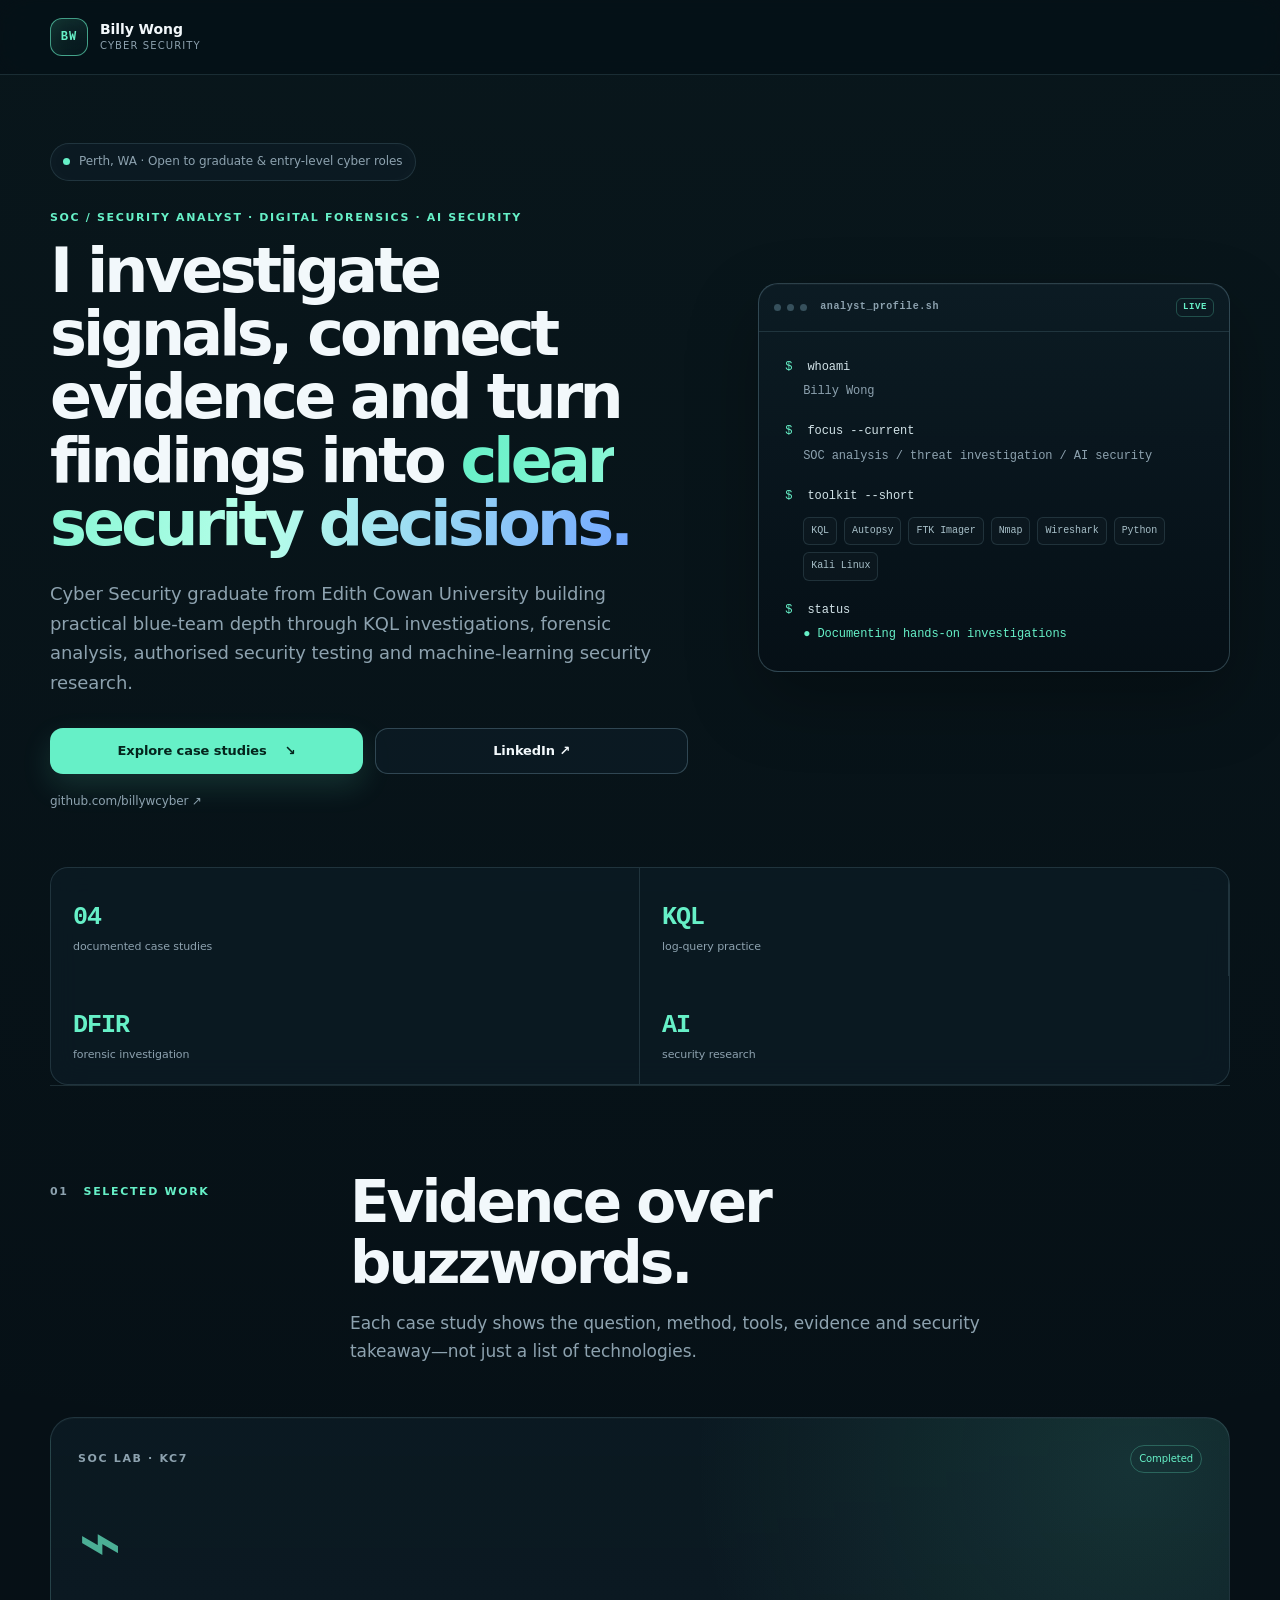
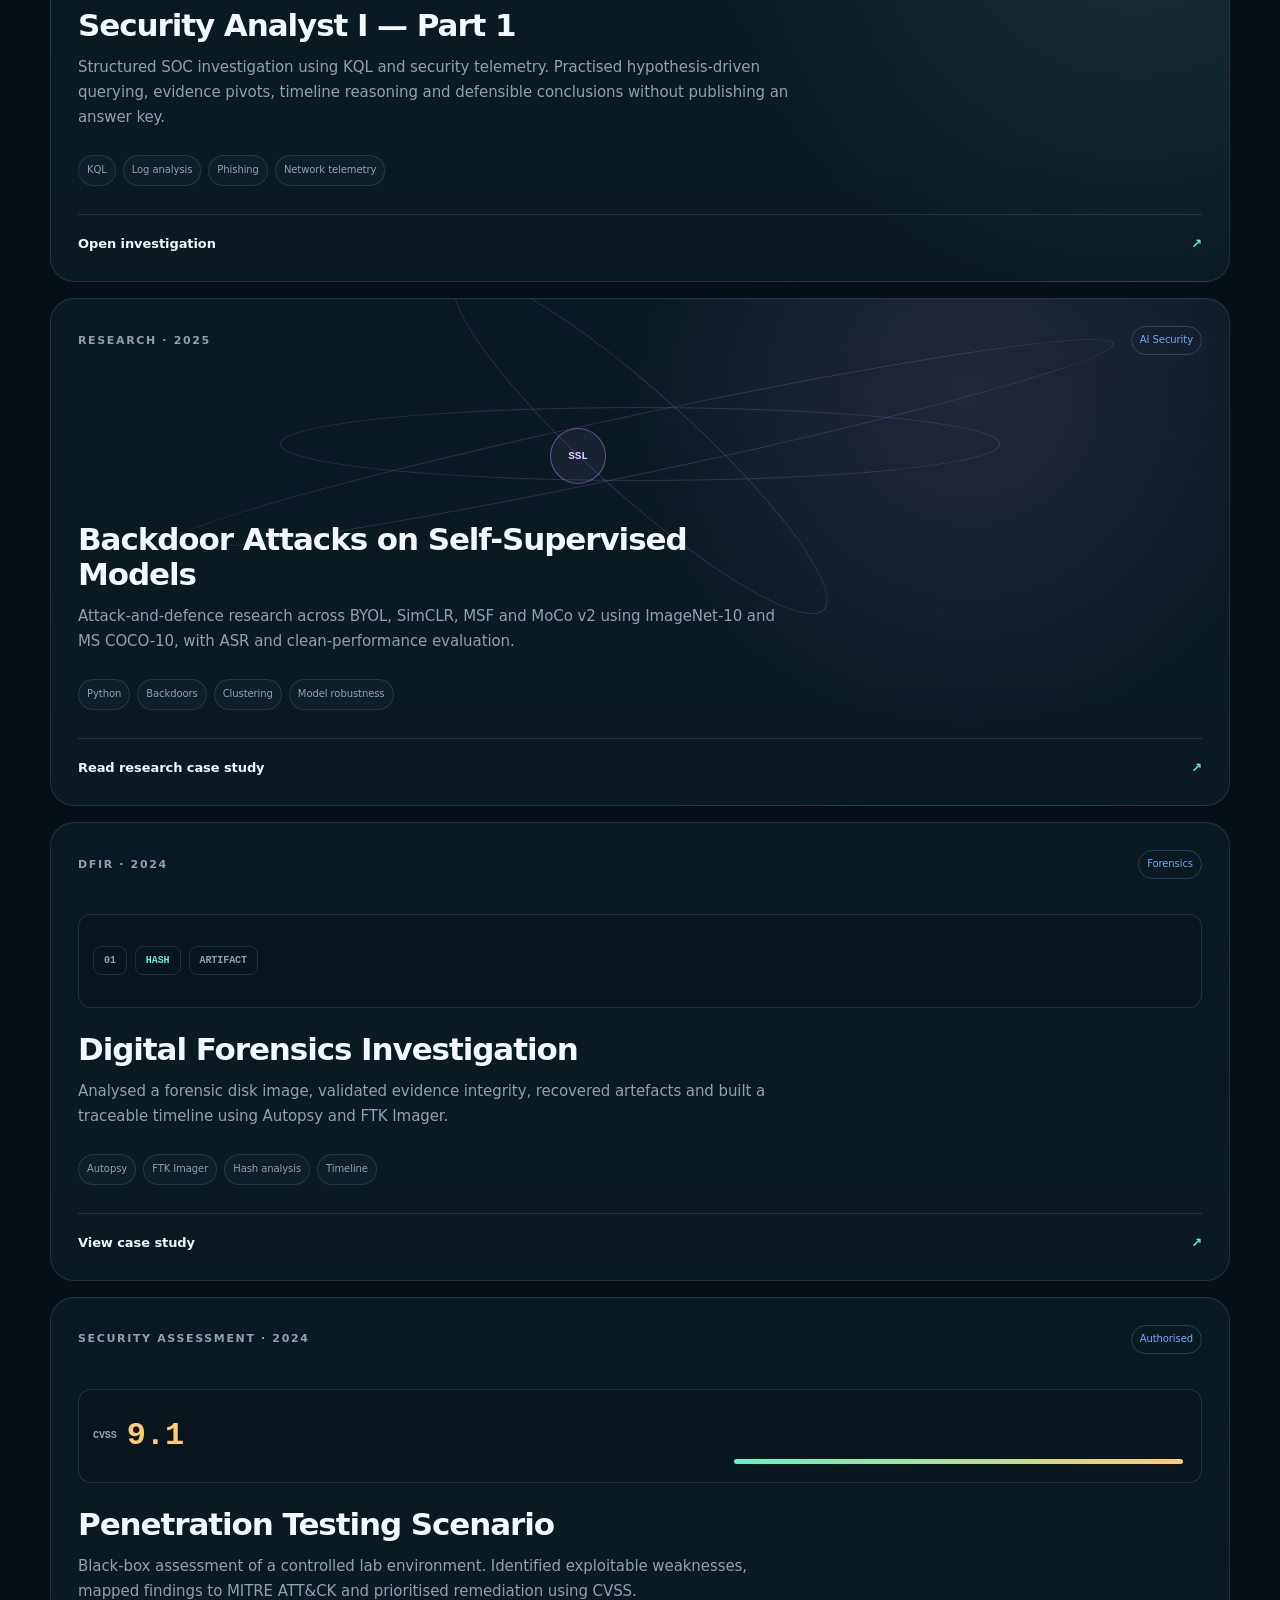
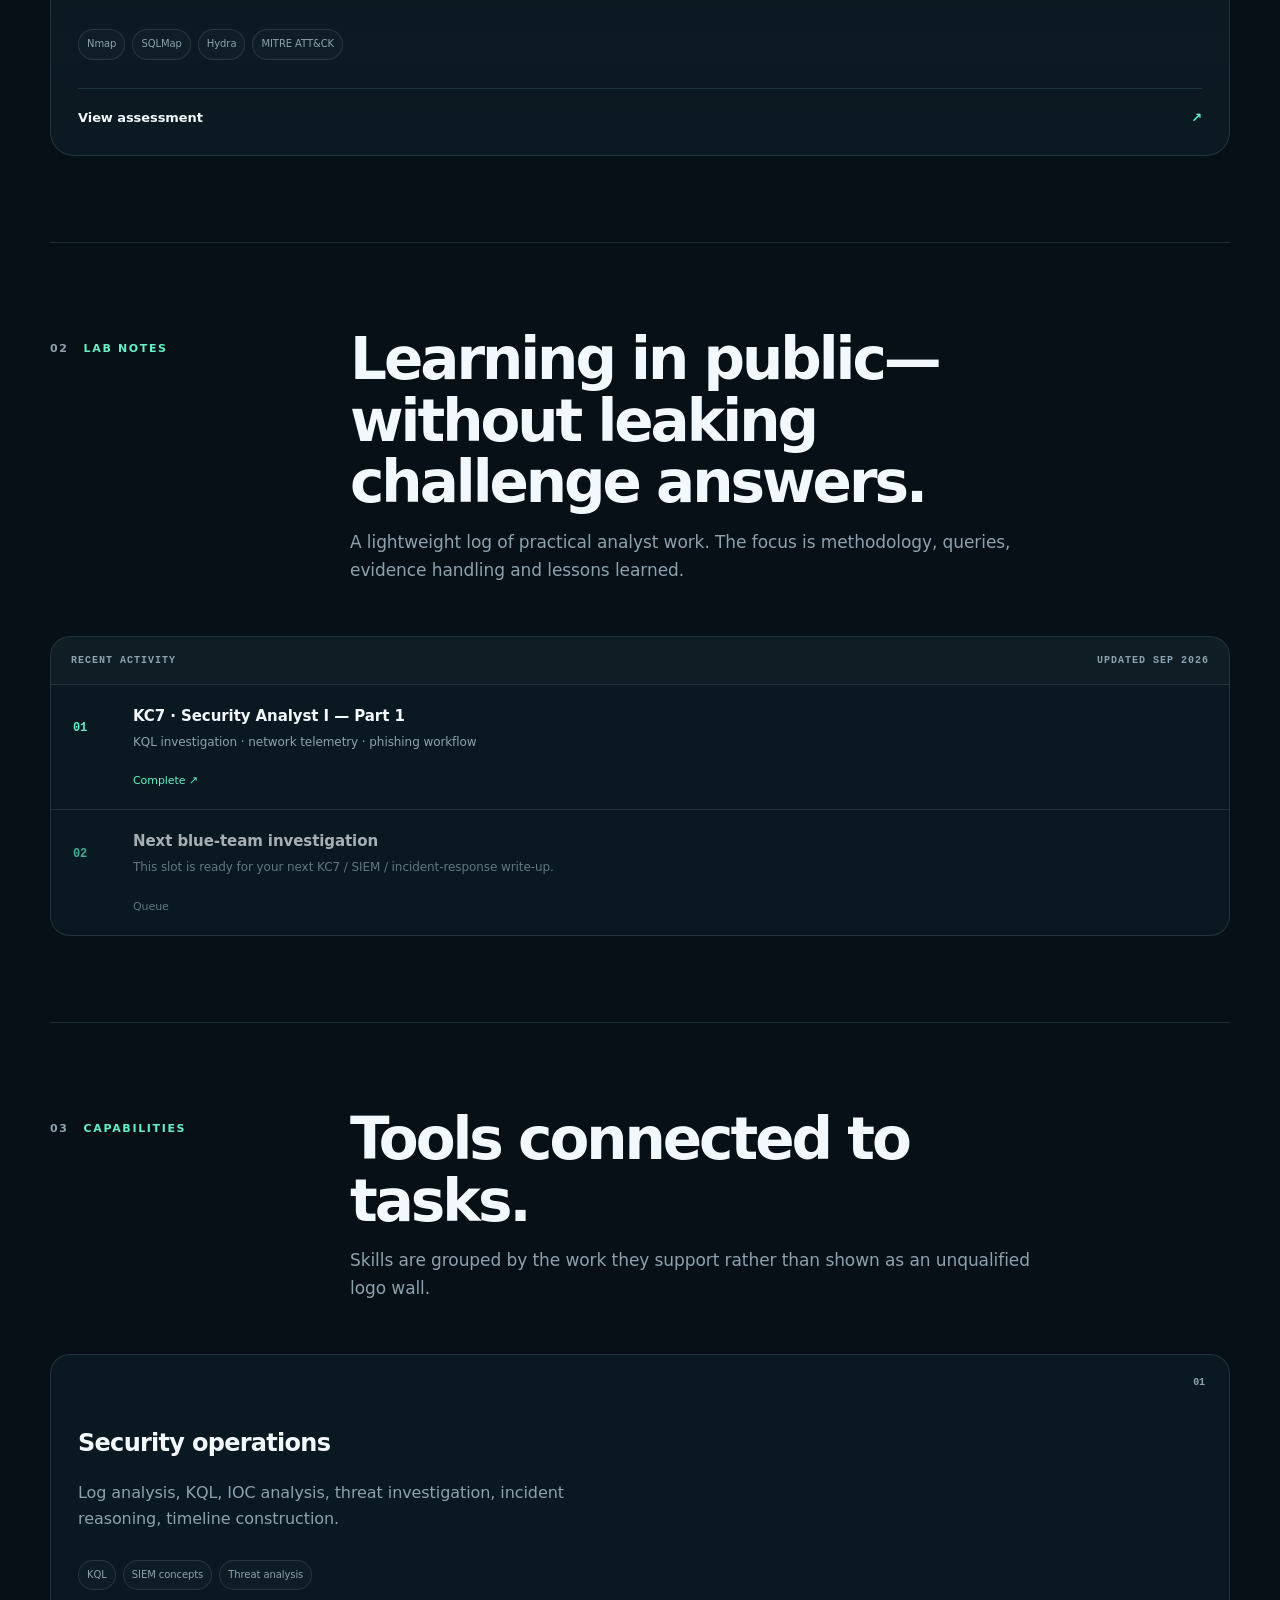
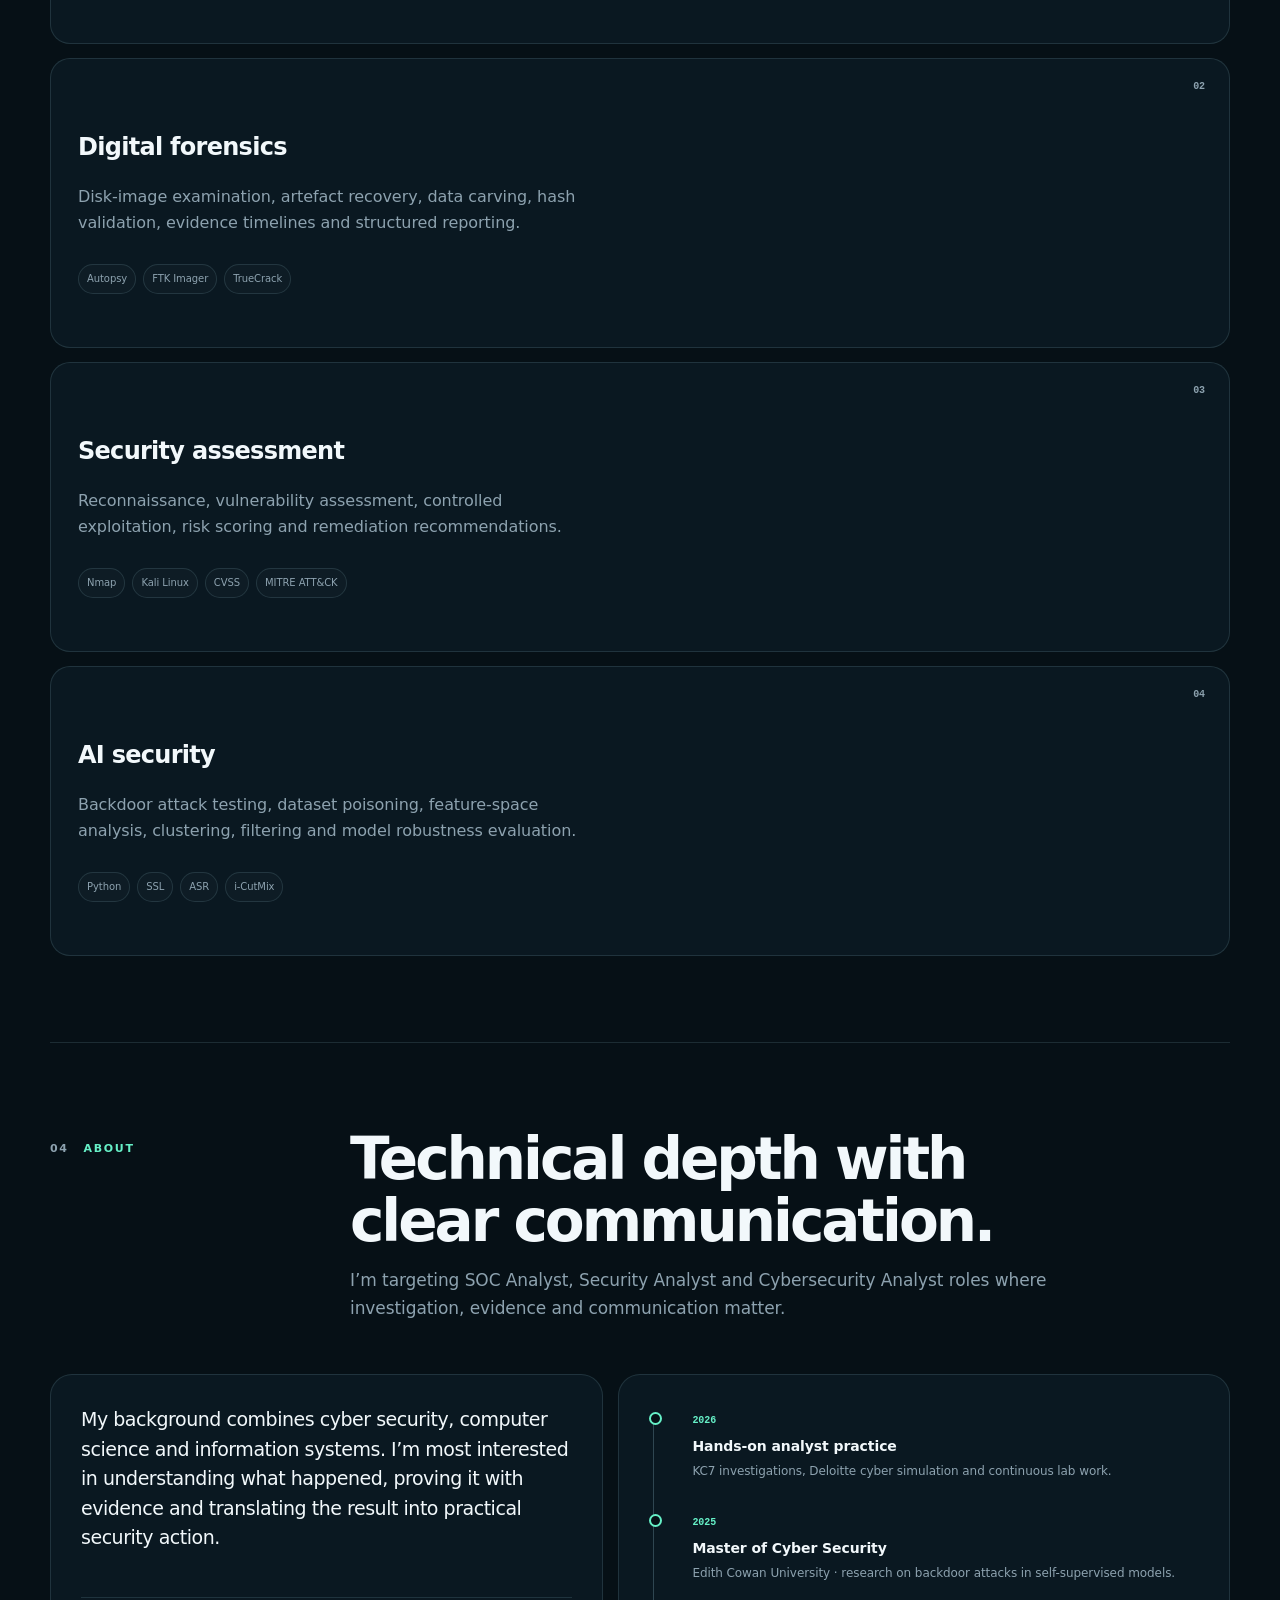
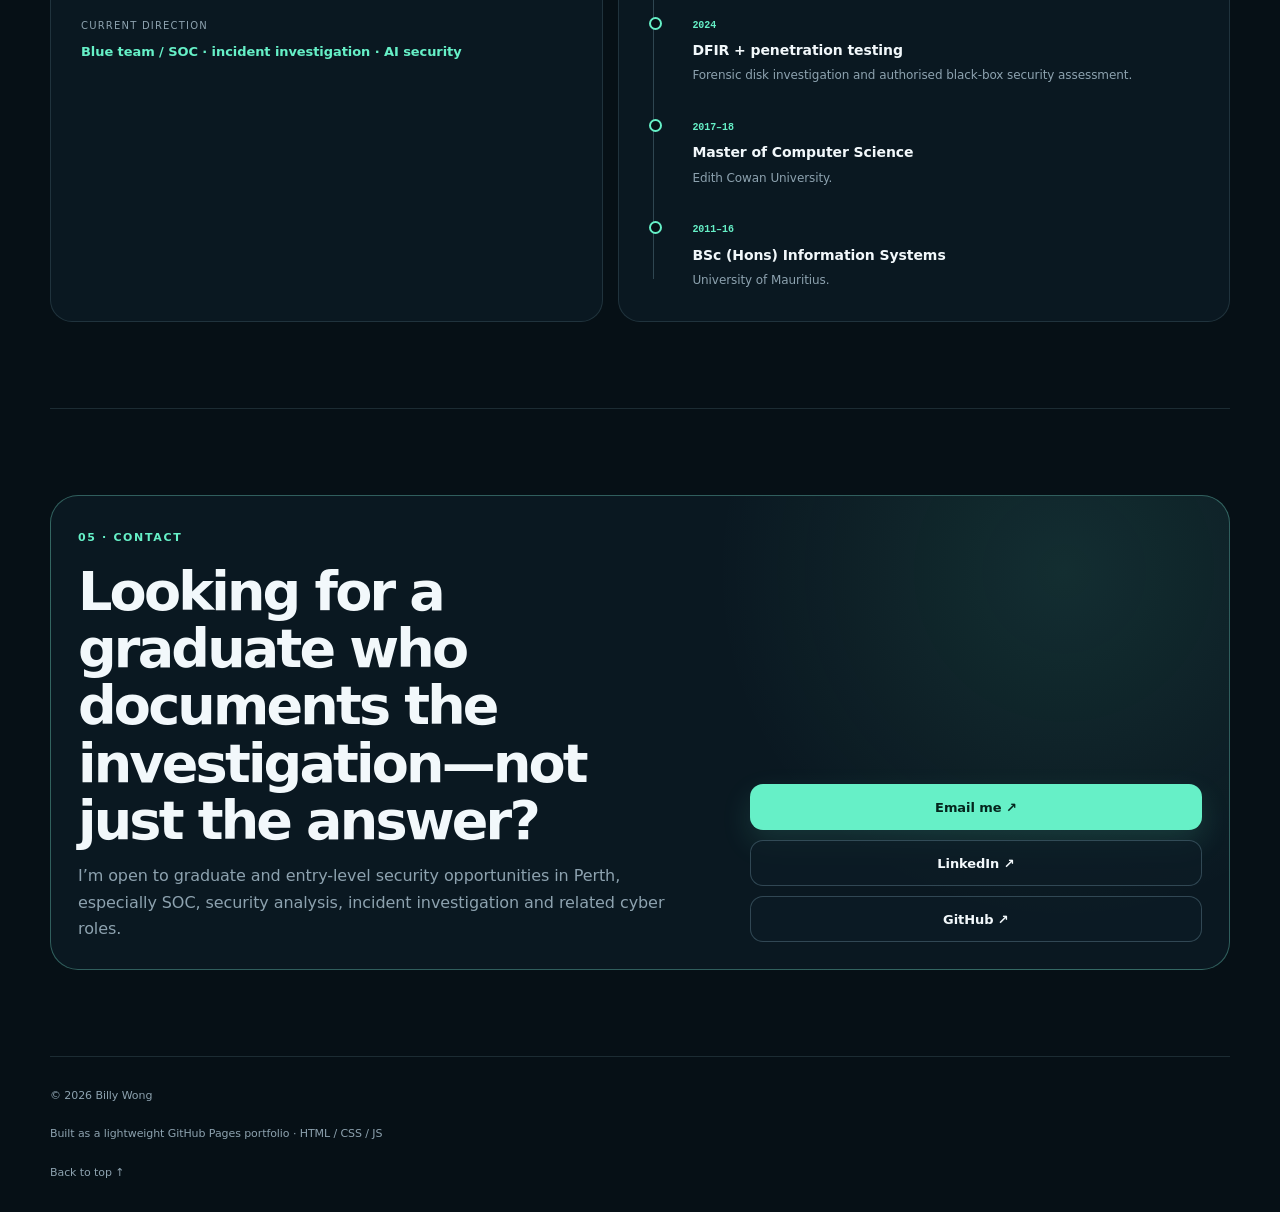
==== index.html @ 119b4daa "Rebuild portfolio homepage" ====
<!doctype html>
<html lang="en" data-theme="dark">
<head>
  <meta charset="utf-8" />
  <meta name="viewport" content="width=device-width, initial-scale=1" />
  <meta name="description" content="Billy Wong — Cyber Security graduate in Perth focused on SOC analysis, threat investigation, digital forensics and AI security." />
  <meta name="theme-color" content="#071016" />
  <meta property="og:title" content="Billy Wong | Cyber Security Portfolio" />
  <meta property="og:description" content="SOC analysis, KQL investigations, digital forensics, authorised security testing and AI security research." />
  <meta property="og:type" content="website" />
  <meta property="og:url" content="https://billywcyber.github.io/" />
  <title>Billy Wong | Cyber Security Portfolio</title>
  <link rel="icon" href="assets/favicon.svg" type="image/svg+xml" />
  <link rel="stylesheet" href="assets/style.css" /><link rel="stylesheet" href="assets/style-2.css" /><link rel="stylesheet" href="assets/style-3.css" /><link rel="stylesheet" href="assets/style-4.css" /><link rel="stylesheet" href="assets/style-5.css" />
  <script>document.documentElement.dataset.theme=localStorage.getItem('bw-theme')||'dark';</script>
</head>
<body>
  <a class="skip-link" href="#main">Skip to content</a>
  <div class="ambient ambient-one" aria-hidden="true"></div>
  <div class="ambient ambient-two" aria-hidden="true"></div>
  <div class="noise" aria-hidden="true"></div>

  <header class="site-header">
    <nav class="nav shell" aria-label="Primary navigation">
      <a class="brand" href="#top" aria-label="Billy Wong home">
        <span class="brand-mark" aria-hidden="true">BW</span>
        <span class="brand-copy"><strong>Billy Wong</strong><small>Cyber Security</small></span>
      </a>
      <button class="menu-toggle icon-btn" type="button" aria-expanded="false" aria-controls="nav-links" aria-label="Open navigation">
        <span></span><span></span>
      </button>
      <div class="nav-links" id="nav-links">
        <a href="#work">Work</a>
        <a href="#lab-notes">Lab notes</a>
        <a href="#skills">Skills</a>
        <a href="#about">About</a>
        <a href="#contact">Contact</a>
        <button class="theme-toggle icon-btn" type="button" aria-label="Toggle light and dark theme"><span aria-hidden="true">◐</span></button>
      </div>
    </nav>
  </header>

  <main id="main">
    <section class="hero shell" id="top">
      <div class="hero-copy reveal">
        <div class="availability"><span class="pulse"></span> Perth, WA · Open to graduate & entry-level cyber roles</div>
        <p class="kicker">SOC / SECURITY ANALYST · DIGITAL FORENSICS · AI SECURITY</p>
        <h1>I investigate signals, connect evidence and turn findings into <em>clear security decisions.</em></h1>
        <p class="hero-text">Cyber Security graduate from Edith Cowan University building practical blue-team depth through KQL investigations, forensic analysis, authorised security testing and machine-learning security research.</p>
        <div class="hero-actions">
          <a class="button primary" href="#work">Explore case studies <span>↘</span></a>
          <a class="button secondary" href="https://www.linkedin.com/in/billy-wong-too-yuen/" target="_blank" rel="noreferrer">LinkedIn ↗</a>
          <a class="text-link" href="https://github.com/billywcyber" target="_blank" rel="noreferrer">github.com/billywcyber ↗</a>
        </div>
      </div>

      <aside class="analyst-console reveal" aria-label="Analyst profile summary">
        <div class="console-bar">
          <div class="window-dots"><i></i><i></i><i></i></div>
          <span>analyst_profile.sh</span>
          <span class="console-status">LIVE</span>
        </div>
        <div class="console-body">
          <div class="command"><span>$</span> whoami</div>
          <div class="console-output">Billy Wong</div>
          <div class="command"><span>$</span> focus --current</div>
          <div class="console-output">SOC analysis / threat investigation / AI security</div>
          <div class="command"><span>$</span> toolkit --short</div>
          <div class="tool-stream"><span>KQL</span><span>Autopsy</span><span>FTK Imager</span><span>Nmap</span><span>Wireshark</span><span>Python</span><span>Kali Linux</span></div>
          <div class="command"><span>$</span> status</div>
          <div class="console-output success">● Documenting hands-on investigations</div>
        </div>
      </aside>
    </section>

    <section class="proof-strip shell reveal" aria-label="Portfolio highlights">
      <div><strong>04</strong><span>documented case studies</span></div>
      <div><strong>KQL</strong><span>log-query practice</span></div>
      <div><strong>DFIR</strong><span>forensic investigation</span></div>
      <div><strong>AI</strong><span>security research</span></div>
    </section>

    <section class="section shell" id="work">
      <div class="section-intro reveal">
        <div><span class="section-no">01</span><span class="eyebrow">Selected work</span></div>
        <div>
          <h2>Evidence over buzzwords.</h2>
          <p>Each case study shows the question, method, tools, evidence and security takeaway—not just a list of technologies.</p>
        </div>
      </div>

      <div class="bento-grid">
        <article class="project-card project-featured reveal">
          <div class="project-topline"><span class="project-type">SOC LAB · KC7</span><span class="status-chip complete">Completed</span></div>
          <div class="project-icon" aria-hidden="true">⌁</div>
          <h3>Security Analyst I — Part 1</h3>
          <p>Structured SOC investigation using KQL and security telemetry. Practised hypothesis-driven querying, evidence pivots, timeline reasoning and defensible conclusions without publishing an answer key.</p>
          <div class="tag-row"><span>KQL</span><span>Log analysis</span><span>Phishing</span><span>Network telemetry</span></div>
          <a class="card-link" href="projects/kc7-security-analyst-1.html">Open investigation <span>↗</span></a>
        </article>

        <article class="project-card ai-card reveal">
          <div class="project-topline"><span class="project-type">RESEARCH · 2025</span><span class="status-chip">AI Security</span></div>
          <div class="visual-orbit" aria-hidden="true"><i></i><i></i><i></i><b>SSL</b></div>
          <h3>Backdoor Attacks on Self-Supervised Models</h3>
          <p>Attack-and-defence research across BYOL, SimCLR, MSF and MoCo v2 using ImageNet-10 and MS COCO-10, with ASR and clean-performance evaluation.</p>
          <div class="tag-row"><span>Python</span><span>Backdoors</span><span>Clustering</span><span>Model robustness</span></div>
          <a class="card-link" href="projects/ai-security-backdoor-ssl.html">Read research case study <span>↗</span></a>
        </article>

        <article class="project-card reveal">
          <div class="project-topline"><span class="project-type">DFIR · 2024</span><span class="status-chip">Forensics</span></div>
          <div class="mini-visual forensic-visual" aria-hidden="true"><span>01</span><span>HASH</span><span>ARTIFACT</span></div>
          <h3>Digital Forensics Investigation</h3>
          <p>Analysed a forensic disk image, validated evidence integrity, recovered artefacts and built a traceable timeline using Autopsy and FTK Imager.</p>
          <div class="tag-row"><span>Autopsy</span><span>FTK Imager</span><span>Hash analysis</span><span>Timeline</span></div>
          <a class="card-link" href="projects/digital-forensics-investigation.html">View case study <span>↗</span></a>
        </article>

        <article class="project-card reveal">
          <div class="project-topline"><span class="project-type">SECURITY ASSESSMENT · 2024</span><span class="status-chip">Authorised</span></div>
          <div class="mini-visual risk-visual" aria-hidden="true"><span>CVSS</span><strong>9.1</strong><i></i></div>
          <h3>Penetration Testing Scenario</h3>
          <p>Black-box assessment of a controlled lab environment. Identified exploitable weaknesses, mapped findings to MITRE ATT&CK and prioritised remediation using CVSS.</p>
          <div class="tag-row"><span>Nmap</span><span>SQLMap</span><span>Hydra</span><span>MITRE ATT&CK</span></div>
          <a class="card-link" href="projects/penetration-testing-assessment.html">View assessment <span>↗</span></a>
        </article>
      </div>
    </section>

    <section class="section shell" id="lab-notes">
      <div class="section-intro reveal">
        <div><span class="section-no">02</span><span class="eyebrow">Lab notes</span></div>
        <div>
          <h2>Learning in public—without leaking challenge answers.</h2>
          <p>A lightweight log of practical analyst work. The focus is methodology, queries, evidence handling and lessons learned.</p>
        </div>
      </div>
      <div class="lab-panel reveal">
        <div class="lab-header">
          <span>Recent activity</span><span>Updated Sep 2026</span>
        </div>
        <a class="lab-row" href="projects/kc7-security-analyst-1.html">
          <span class="lab-index">01</span>
          <span><strong>KC7 · Security Analyst I — Part 1</strong><small>KQL investigation · network telemetry · phishing workflow</small></span>
          <span class="lab-state">Complete ↗</span>
        </a>
        <div class="lab-row muted-row">
          <span class="lab-index">02</span>
          <span><strong>Next blue-team investigation</strong><small>This slot is ready for your next KC7 / SIEM / incident-response write-up.</small></span>
          <span class="lab-state">Queue</span>
        </div>
      </div>
    </section>

    <section class="section shell" id="skills">
      <div class="section-intro reveal">
        <div><span class="section-no">03</span><span class="eyebrow">Capabilities</span></div>
        <div><h2>Tools connected to tasks.</h2><p>Skills are grouped by the work they support rather than shown as an unqualified logo wall.</p></div>
      </div>
      <div class="capability-grid">
        <article class="capability reveal"><span class="cap-no">01</span><h3>Security operations</h3><p>Log analysis, KQL, IOC analysis, threat investigation, incident reasoning, timeline construction.</p><div class="tag-row"><span>KQL</span><span>SIEM concepts</span><span>Threat analysis</span></div></article>
        <article class="capability reveal"><span class="cap-no">02</span><h3>Digital forensics</h3><p>Disk-image examination, artefact recovery, data carving, hash validation, evidence timelines and structured reporting.</p><div class="tag-row"><span>Autopsy</span><span>FTK Imager</span><span>TrueCrack</span></div></article>
        <article class="capability reveal"><span class="cap-no">03</span><h3>Security assessment</h3><p>Reconnaissance, vulnerability assessment, controlled exploitation, risk scoring and remediation recommendations.</p><div class="tag-row"><span>Nmap</span><span>Kali Linux</span><span>CVSS</span><span>MITRE ATT&CK</span></div></article>
        <article class="capability reveal"><span class="cap-no">04</span><h3>AI security</h3><p>Backdoor attack testing, dataset poisoning, feature-space analysis, clustering, filtering and model robustness evaluation.</p><div class="tag-row"><span>Python</span><span>SSL</span><span>ASR</span><span>i-CutMix</span></div></article>
      </div>
    </section>

    <section class="section shell" id="about">
      <div class="section-intro reveal">
        <div><span class="section-no">04</span><span class="eyebrow">About</span></div>
        <div><h2>Technical depth with clear communication.</h2><p>I’m targeting SOC Analyst, Security Analyst and Cybersecurity Analyst roles where investigation, evidence and communication matter.</p></div>
      </div>
      <div class="about-grid">
        <article class="story-card reveal">
          <p class="large-copy">My background combines cyber security, computer science and information systems. I’m most interested in understanding what happened, proving it with evidence and translating the result into practical security action.</p>
          <div class="soft-note"><span>Current direction</span><strong>Blue team / SOC · incident investigation · AI security</strong></div>
        </article>
        <div class="timeline-card reveal">
          <div class="timeline-line">
            <div><span>2026</span><strong>Hands-on analyst practice</strong><p>KC7 investigations, Deloitte cyber simulation and continuous lab work.</p></div>
            <div><span>2025</span><strong>Master of Cyber Security</strong><p>Edith Cowan University · research on backdoor attacks in self-supervised models.</p></div>
            <div><span>2024</span><strong>DFIR + penetration testing</strong><p>Forensic disk investigation and authorised black-box security assessment.</p></div>
            <div><span>2017–18</span><strong>Master of Computer Science</strong><p>Edith Cowan University.</p></div>
            <div><span>2011–16</span><strong>BSc (Hons) Information Systems</strong><p>University of Mauritius.</p></div>
          </div>
        </div>
      </div>
    </section>

    <section class="section shell contact-section" id="contact">
      <div class="contact-card reveal">
        <div>
          <span class="eyebrow">05 · Contact</span>
          <h2>Looking for a graduate who documents the investigation—not just the answer?</h2>
          <p>I’m open to graduate and entry-level security opportunities in Perth, especially SOC, security analysis, incident investigation and related cyber roles.</p>
        </div>
        <div class="contact-actions">
          <a class="button primary" href="mailto:bwong0005@gmail.com">Email me ↗</a>
          <a class="button secondary" href="https://www.linkedin.com/in/billy-wong-too-yuen/" target="_blank" rel="noreferrer">LinkedIn ↗</a>
          <a class="button secondary" href="https://github.com/billywcyber" target="_blank" rel="noreferrer">GitHub ↗</a>
        </div>
      </div>
    </section>
  </main>

  <footer class="footer shell">
    <span>© <span id="year"></span> Billy Wong</span>
    <span>Built as a lightweight GitHub Pages portfolio · HTML / CSS / JS</span>
    <a href="#top">Back to top ↑</a>
  </footer>

  <script src="assets/script.js" defer></script>
</body>
</html>
---- assets/style.css ----
*{box-sizing:border-box}html{scroll-behavior:smooth;color-scheme:dark}html[data-theme="light"]{color-scheme:light}:root{--bg:#061016;--bg2:#09151d;--surface:rgba(13,29,38,.72);--surface-solid:#0d1c25;--surface2:#10232d;--text:#f2f8fb;--muted:#8da2af;--line:rgba(145,190,207,.16);--line2:rgba(145,190,207,.28);--accent:#66f0c7;--accent2:#73a7ff;--hot:#c28cff;--warning:#ffca73;--shadow:0 28px 70px rgba(0,0,0,.28);--radius:24px;--max:1180px}html[data-theme="light"]{--bg:#eef4f4;--bg2:#f7fbfb;--surface:rgba(255,255,255,.74);--surface-solid:#fff;--surface2:#f3f8f7;--text:#102128;--muted:#60747e;--line:rgba(26,66,79,.13);--line2:rgba(26,66,79,.22);--accent:#087b64;--accent2:#315fb5;--hot:#7650a8;--warning:#986914;--shadow:0 28px 70px rgba(53,82,91,.12)}
html{background:var(--bg)}body{margin:0;min-width:320px;background:radial-gradient(circle at 50% -25%,rgba(74,177,158,.09),transparent 36%),var(--bg);color:var(--text);font-family:Inter,ui-sans-serif,system-ui,-apple-system,BlinkMacSystemFont,"Segoe UI",sans-serif;line-height:1.65;letter-spacing:-.005em;overflow-x:hidden}a{color:inherit}button{font:inherit}.shell{width:min(var(--max),calc(100% - 42px));margin-inline:auto}.skip-link{position:fixed;left:16px;top:-60px;z-index:999;background:var(--text);color:var(--bg);padding:10px 14px;border-radius:10px;text-decoration:none}.skip-link:focus{top:16px}.noise{position:fixed;inset:0;z-index:-4;opacity:.028;pointer-events:none;background-image:url("data:image/svg+xml,%3Csvg viewBox='0 0 180 180' xmlns='http://www.w3.org/2000/svg'%3E%3Cfilter id='n'%3E%3CfeTurbulence type='fractalNoise' baseFrequency='.9' numOctaves='4' stitchTiles='stitch'/%3E%3C/filter%3E%3Crect width='100%25' height='100%25' filter='url(%23n)' opacity='.55'/%3E%3C/svg%3E")}.ambient{position:fixed;border-radius:50%;filter:blur(90px);z-index:-3;pointer-events:none;opacity:.14}.ambient-one{width:430px;height:430px;background:var(--accent);top:8vh;right:-170px}.ambient-two{width:380px;height:380px;background:var(--accent2);left:-190px;top:56vh;opacity:.1}.site-header{position:sticky;top:0;z-index:50;background:color-mix(in srgb,var(--bg) 82%,transparent);border-bottom:1px solid var(--line);backdrop-filter:blur(18px) saturate(140%)}.nav{height:74px;display:flex;align-items:center;justify-content:space-between}.brand{display:flex;align-items:center;gap:12px;text-decoration:none}.brand-mark{width:38px;height:38px;display:grid;place-items:center;border:1px solid color-mix(in srgb,var(--accent) 62%,transparent);background:linear-gradient(145deg,color-mix(in srgb,var(--accent) 13%,transparent),transparent);border-radius:12px;color:var(--accent);font:800 12px/1 ui-monospace,SFMono-Regular,Menlo,monospace;letter-spacing:.09em;box-shadow:inset 0 0 22px color-mix(in srgb,var(--accent) 5%,transparent)}.brand-copy{display:flex;flex-direction:column;line-height:1.08}.brand-copy strong{font-size:14px}.brand-copy small{font-size:10px;color:var(--muted);text-transform:uppercase;letter-spacing:.11em;margin-top:4px}.nav-links{display:flex;align-items:center;gap:24px}.nav-links>a{font-size:13px;text-decoration:none;color:var(--muted);transition:.2s}.nav-links>a:hover,.nav-links>a.active{color:var(--text)}.icon-btn{border:1px solid var(--line);background:var(--surface);color:var(--text);border-radius:12px;width:38px;height:38px;display:grid;place-items:center;cursor:pointer}.theme-toggle{margin-left:2px}.menu-toggle{display:none}.hero{min-height:720px;display:grid;grid-template-columns:minmax(0,1.15fr) minmax(330px,.85fr);gap:70px;align-items:center;padding:100px 0 74px}.availability{display:inline-flex;align-items:center;gap:9px;color:var(--muted);font-size:12px;border:1px solid var(--line);background:var(--surface);padding:8px 12px;border-radius:999px;box-shadow:inset 0 0 24px rgba(255,255,255,.015)}.pulse{width:7px;height:7px;border-radius:50%;background:var(--accent);box-shadow:0 0 0 0 color-mix(in srgb,var(--accent) 30%,transparent);animation:pulse 2.2s infinite}@keyframes pulse{70%{box-shadow:0 0 0 8px transparent}}.kicker,.eyebrow,.section-no,.project-type{font-size:11px;text-transform:uppercase;letter-spacing:.15em;font-weight:800}.kicker{color:var(--accent);margin:28px 0 12px}.hero h1{font-size:clamp(48px,6.2vw,76px);line-height:1.02;letter-spacing:-.062em;max-width:820px;margin:0 0 24px;font-weight:760}.hero h1 em{font-style:normal;color:transparent;background:linear-gradient(100deg,var(--accent),#b7ffe9 50%,var(--accent2));-webkit-background-clip:text;background-clip:text}.hero-text{font-size:18px;color:var(--muted);max-width:700px;margin:0}.hero-actions{display:flex;align-items:center;flex-wrap:wrap;gap:12px;margin-top:30px}.button{display:inline-flex;align-items:center;justify-content:center;gap:18px;min-height:46px;padding:0 17px;border:1px solid var(--line2);border-radius:13px;text-decoration:none;font-weight:740;font-size:13px;transition:transform .2s,border-color .2s,background .2s}.button:hover{transform:translateY(-2px)}.button.primary{background:var(--accent);color:#04251d;border-color:transparent;box-shadow:0 12px 30px color-mix(in srgb,var(--accent) 14%,transparent)}html[data-theme="light"] .button.primary{color:white}
---- assets/style-2.css ----
.button.secondary{background:var(--surface);color:var(--text)}.button.secondary:hover{border-color:var(--accent)}.text-link{font-size:12px;color:var(--muted);text-decoration:none;margin-left:4px}.text-link:hover{color:var(--accent)}.analyst-console{border:1px solid var(--line2);border-radius:20px;background:linear-gradient(180deg,color-mix(in srgb,var(--surface-solid) 90%,transparent),color-mix(in srgb,var(--bg) 92%,transparent));box-shadow:var(--shadow),inset 0 1px rgba(255,255,255,.03);overflow:hidden;transform:perspective(900px) rotateY(-2deg) rotateX(1deg)}.console-bar{height:48px;display:flex;align-items:center;padding:0 15px;border-bottom:1px solid var(--line);font:600 10px/1 ui-monospace,SFMono-Regular,Menlo,monospace;color:var(--muted);letter-spacing:.06em}.window-dots{display:flex;gap:6px;margin-right:13px}.window-dots i{display:block;width:7px;height:7px;border-radius:50%;background:#36505c}.console-status{margin-left:auto;color:var(--accent);font-size:9px;border:1px solid color-mix(in srgb,var(--accent) 25%,transparent);padding:4px 6px;border-radius:6px}.console-body{padding:26px;font:12px/1.65 ui-monospace,SFMono-Regular,Menlo,monospace;min-height:410px}.command{color:#d2e3e8;margin-top:20px}.command:first-child{margin-top:0}.command span{color:var(--accent);margin-right:8px}.console-output{color:var(--muted);padding:5px 0 0 18px}.console-output.success{color:var(--accent)}.tool-stream{display:flex;flex-wrap:wrap;gap:7px;padding:10px 0 0 18px}.tool-stream span{border:1px solid var(--line);background:rgba(255,255,255,.02);padding:5px 7px;border-radius:6px;color:#a8c0c9;font-size:10px}html[data-theme="light"] .tool-stream span{color:#425a64}.proof-strip{display:grid;grid-template-columns:repeat(4,1fr);border:1px solid var(--line);border-radius:18px;background:var(--surface);backdrop-filter:blur(14px);overflow:hidden}.proof-strip>div{min-height:108px;padding:20px 22px;border-right:1px solid var(--line);display:flex;flex-direction:column;justify-content:flex-end}.proof-strip>div:last-child{border-right:0}.proof-strip strong{font:800 25px/1 ui-monospace,SFMono-Regular,Menlo,monospace;color:var(--accent);letter-spacing:-.04em}.proof-strip span{font-size:11px;color:var(--muted);margin-top:8px}.section{padding:120px 0;border-top:1px solid var(--line);scroll-margin-top:90px}.section-intro{display:grid;grid-template-columns:260px 1fr;gap:40px;margin-bottom:52px}.section-intro>div:first-child{display:flex;gap:15px;align-items:flex-start;padding-top:11px}.section-no{color:var(--muted)}.eyebrow{color:var(--accent)}.section-intro h2,.contact-card h2{font-size:clamp(38px,5vw,58px);line-height:1.06;letter-spacing:-.052em;margin:0 0 14px;max-width:750px}.section-intro p{font-size:17px;color:var(--muted);max-width:700px;margin:0}.bento-grid{display:grid;grid-template-columns:1.12fr .88fr;gap:16px}.project-card{position:relative;min-height:440px;border:1px solid var(--line);border-radius:var(--radius);padding:27px;background:linear-gradient(180deg,var(--surface),color-mix(in srgb,var(--surface-solid) 84%,transparent));overflow:hidden;box-shadow:inset 0 1px rgba(255,255,255,.025);transition:transform .3s,border-color .3s}.project-card:hover{transform:translateY(-4px);border-color:color-mix(in srgb,var(--accent) 36%,var(--line))}.project-featured{grid-row:span 1;background:radial-gradient(circle at 92% 10%,color-mix(in srgb,var(--accent) 12%,transparent),transparent 38%),linear-gradient(180deg,var(--surface),color-mix(in srgb,var(--surface-solid) 84%,transparent))}.ai-card{background:radial-gradient(circle at 78% 18%,color-mix(in srgb,var(--hot) 13%,transparent),transparent 34%),linear-gradient(180deg,var(--surface),color-mix(in srgb,var(--surface-solid) 84%,transparent))}.project-topline{display:flex;justify-content:space-between;gap:14px;align-items:center}.project-type{color:var(--muted)}.status-chip{font-size:10px;color:var(--accent2);border:1px solid color-mix(in srgb,var(--accent2) 27%,transparent);padding:5px 8px;border-radius:999px}.status-chip.complete{color:var(--accent);border-color:color-mix(in srgb,var(--accent) 27%,transparent)}.project-icon{font:400 74px/1 ui-monospace,monospace;color:color-mix(in srgb,var(--accent) 70%,transparent);margin:37px 0 14px;letter-spacing:-.09em}.project-card h3{font-size:31px;line-height:1.13;letter-spacing:-.035em;margin:24px 0 12px;max-width:620px}.project-card p{color:var(--muted);margin:0;max-width:720px;font-size:15px}.tag-row{display:flex;flex-wrap:wrap;gap:7px}.project-card .tag-row{margin-top:26px}.tag-row span{font-size:10px;border:1px solid var(--line);background:rgba(255,255,255,.02);color:var(--muted);padding:6px 8px;border-radius:999px}.card-link{display:flex;justify-content:space-between;align-items:center;margin-top:28px;padding-top:18px;border-top:1px solid var(--line);text-decoration:none;color:var(--text);font-weight:720;font-size:13px}.card-link span{color:var(--accent)}.visual-orbit{height:108px;position:relative;margin:35px 0 2px}
---- assets/style-3.css ----
.visual-orbit b{position:absolute;left:42%;top:35%;display:grid;place-items:center;width:56px;height:56px;border-radius:50%;border:1px solid color-mix(in srgb,var(--hot) 45%,transparent);color:#decaff;font:700 11px ui-monospace,monospace;background:color-mix(in srgb,var(--hot) 8%,transparent)}html[data-theme="light"] .visual-orbit b{color:var(--hot)}.visual-orbit i{position:absolute;border:1px solid color-mix(in srgb,var(--hot) 19%,transparent);border-radius:50%;inset:17px 18%}.visual-orbit i:nth-child(2){inset:3px 28%;transform:rotate(42deg)}.visual-orbit i:nth-child(3){inset:24px 7%;transform:rotate(-12deg)}.mini-visual{height:94px;margin:35px 0 4px;border:1px solid var(--line);border-radius:13px;background:rgba(0,0,0,.11);display:flex;align-items:center;padding:14px;overflow:hidden}html[data-theme="light"] .mini-visual{background:rgba(20,50,60,.025)}.forensic-visual{gap:8px;font:700 10px ui-monospace,monospace}.forensic-visual span{padding:8px 10px;border:1px solid var(--line);border-radius:8px;color:var(--muted)}.forensic-visual span:nth-child(2){color:var(--accent)}.risk-visual{position:relative;gap:10px}.risk-visual span{font:700 10px ui-monospace,monospace;color:var(--muted)}.risk-visual strong{font:800 32px ui-monospace,monospace;color:var(--warning)}.risk-visual i{display:block;position:absolute;bottom:18px;right:18px;width:40%;height:5px;background:linear-gradient(90deg,var(--accent),var(--warning));border-radius:999px}.lab-panel{border:1px solid var(--line);border-radius:20px;overflow:hidden;background:var(--surface)}.lab-header{height:48px;display:flex;align-items:center;justify-content:space-between;padding:0 20px;background:rgba(255,255,255,.018);border-bottom:1px solid var(--line);font:700 10px ui-monospace,monospace;text-transform:uppercase;letter-spacing:.1em;color:var(--muted)}.lab-row{display:grid;grid-template-columns:65px 1fr auto;gap:20px;align-items:center;min-height:105px;padding:19px 22px;border-bottom:1px solid var(--line);text-decoration:none;transition:background .2s}.lab-row:last-child{border-bottom:0}.lab-row[href]:hover{background:color-mix(in srgb,var(--accent) 4%,transparent)}.lab-index{font:700 12px ui-monospace,monospace;color:var(--accent)}.lab-row strong{display:block;font-size:15px}.lab-row small{display:block;color:var(--muted);font-size:12px;margin-top:4px}.lab-state{font-size:11px;color:var(--accent)}.muted-row{opacity:.68}.muted-row .lab-state{color:var(--muted)}.capability-grid{display:grid;grid-template-columns:repeat(2,1fr);gap:14px}.capability{position:relative;min-height:290px;padding:27px;border:1px solid var(--line);border-radius:20px;background:var(--surface)}.cap-no{position:absolute;right:24px;top:22px;font:700 10px ui-monospace,monospace;color:var(--muted)}.capability h3{font-size:24px;margin:42px 0 10px;letter-spacing:-.03em}.capability p{color:var(--muted);margin-bottom:27px;max-width:500px}.about-grid{display:grid;grid-template-columns:.95fr 1.05fr;gap:15px}.story-card,.timeline-card{border:1px solid var(--line);border-radius:22px;background:var(--surface);padding:30px}.large-copy{font-size:22px;line-height:1.55;letter-spacing:-.025em;margin:0 0 45px}.soft-note{border-top:1px solid var(--line);padding-top:20px;display:flex;flex-direction:column}.soft-note span{font-size:10px;color:var(--muted);text-transform:uppercase;letter-spacing:.12em}.soft-note strong{margin-top:6px;font-size:13px;color:var(--accent)}.timeline-line{position:relative;padding-left:24px}.timeline-line:before{content:"";position:absolute;left:4px;top:8px;bottom:12px;width:1px;background:var(--line2)}.timeline-line>div{position:relative;padding:0 0 26px 19px}.timeline-line>div:last-child{padding-bottom:0}.timeline-line>div:before{content:"";position:absolute;left:-24px;top:7px;width:9px;height:9px;border-radius:50%;background:var(--bg);border:2px solid var(--accent)}.timeline-line span{font:700 10px ui-monospace,monospace;color:var(--accent)}.timeline-line strong{display:block;font-size:14px;margin-top:3px}.timeline-line p{color:var(--muted);font-size:12px;margin:4px 0 0}.contact-section{padding-bottom:95px}.contact-card{border:1px solid color-mix(in srgb,var(--accent) 23%,var(--line));border-radius:28px;padding:42px;background:radial-gradient(circle at 86% 16%,color-mix(in srgb,var(--accent) 10%,transparent),transparent 32%),var(--surface);display:grid;grid-template-columns:1.15fr .85fr;gap:60px;align-items:end}.contact-card h2{font-size:clamp(36px,4.7vw,54px);margin-top:14px}.contact-card p{color:var(--muted);max-width:690px;margin:0}.contact-actions{display:flex;flex-direction:column;gap:10px;align-items:stretch}.footer{min-height:100px;display:flex;align-items:center;justify-content:space-between;gap:20px;border-top:1px solid var(--line);color:var(--muted);font-size:11px}.footer a{text-decoration:none}.footer a:hover{color:var(--accent)}
/* Case studies */
.case-main{padding-bottom:90px}.case-hero{padding:96px 0 66px}.case-breadcrumb{display:inline-flex;gap:8px;color:var(--muted);font-size:11px;text-decoration:none;margin-bottom:30px}.case-breadcrumb:hover{color:var(--accent)}.case-hero .kicker{margin-top:0}
---- assets/style-4.css ----
.case-hero h1{font-size:clamp(48px,6.7vw,78px);line-height:1.02;letter-spacing:-.058em;margin:12px 0 23px;max-width:900px}.case-hero h1 em{font-style:normal;color:var(--accent)}.case-summary{max-width:790px;color:var(--muted);font-size:18px}.case-facts{display:grid;grid-template-columns:repeat(4,1fr);gap:10px;margin-top:40px}.case-fact{border:1px solid var(--line);border-radius:14px;background:var(--surface);padding:16px}.case-fact span{display:block;font-size:9px;text-transform:uppercase;letter-spacing:.11em;color:var(--muted);margin-bottom:5px}.case-fact strong{font-size:12px}.case-layout{display:grid;grid-template-columns:220px minmax(0,1fr);gap:70px;padding-top:38px;border-top:1px solid var(--line)}.case-sidebar nav{position:sticky;top:102px;border-left:1px solid var(--line);padding-left:16px;display:flex;flex-direction:column;gap:10px}.case-sidebar strong{font-size:10px;text-transform:uppercase;letter-spacing:.12em;color:var(--text);margin-bottom:5px}.case-sidebar a{font-size:11px;color:var(--muted);text-decoration:none}.case-sidebar a:hover{color:var(--accent)}.case-content{max-width:820px}.case-section{padding:22px 0 62px;scroll-margin-top:100px}.case-section+.case-section{border-top:1px solid var(--line);padding-top:58px}.case-label{color:var(--accent);font:800 10px ui-monospace,monospace;text-transform:uppercase;letter-spacing:.13em}.case-section h2{font-size:36px;letter-spacing:-.04em;line-height:1.1;margin:10px 0 20px}.case-section h3{font-size:18px;margin:24px 0 8px}.case-section p,.case-section li{color:var(--muted);font-size:15px}.case-section ul{padding-left:20px}.case-section li{margin:8px 0}.case-callout{border:1px solid color-mix(in srgb,var(--accent) 22%,var(--line));border-left:3px solid var(--accent);background:color-mix(in srgb,var(--accent) 4%,var(--surface));border-radius:0 12px 12px 0;padding:16px 18px;margin:24px 0}.case-callout strong{font-size:12px}.case-callout p{font-size:12px;margin:5px 0 0}.case-grid{display:grid;grid-template-columns:repeat(2,1fr);gap:10px;margin:20px 0}.case-tile{border:1px solid var(--line);border-radius:12px;background:var(--surface);padding:16px}.case-tile strong{display:block;font-size:13px}.case-tile span{font-size:11px;color:var(--muted)}.process{margin-top:22px;border-top:1px solid var(--line)}.process-row{display:grid;grid-template-columns:48px 1fr;gap:14px;padding:20px 0;border-bottom:1px solid var(--line)}.process-row>span{font:800 11px ui-monospace,monospace;color:var(--accent)}.process-row strong{display:block;font-size:14px}.process-row p{margin:4px 0 0;font-size:13px}.code-block{position:relative;background:#03090d;border:1px solid #19323e;border-radius:14px;padding:20px;overflow:auto;color:#8af2d5;font:12px/1.75 ui-monospace,SFMono-Regular,Menlo,monospace;margin:22px 0}.result-grid{display:grid;grid-template-columns:repeat(3,1fr);gap:10px;margin:22px 0}.result-card{border:1px solid var(--line);border-radius:13px;background:var(--surface);padding:18px}.result-card strong{display:block;color:var(--accent);font:800 23px ui-monospace,monospace}.result-card span{display:block;color:var(--muted);font-size:10px;margin-top:5px}.finding{display:grid;grid-template-columns:28px 1fr;gap:12px;padding:14px 0;border-bottom:1px solid var(--line)}.finding>span{color:var(--accent);font-weight:800}.finding p{margin:0;font-size:13px}.case-footer-nav{display:flex;justify-content:space-between;gap:20px;padding-top:35px;border-top:1px solid var(--line)}.case-footer-nav a{text-decoration:none;color:var(--accent);font-size:12px}.ethics-note{font-size:11px!important;color:var(--muted);padding-top:12px}
.reveal{opacity:0;transform:translateY(16px);transition:opacity .65s ease,transform .65s cubic-bezier(.2,.7,.2,1)}.reveal.visible{opacity:1;transform:none}
@media (max-width:920px){.hero{grid-template-columns:1fr;gap:38px;min-height:auto;padding-top:82px}.analyst-console{max-width:670px;transform:none}.proof-strip{grid-template-columns:1fr 1fr}.proof-strip>div:nth-child(2){border-right:0}.proof-strip>div:nth-child(-n+2){border-bottom:1px solid var(--line)}.section-intro{grid-template-columns:1fr;gap:18px}.section-intro>div:first-child{padding-top:0}.bento-grid,.about-grid,.contact-card{grid-template-columns:1fr}.contact-card{gap:36px}.case-facts{grid-template-columns:1fr 1fr}.case-layout{grid-template-columns:1fr}.case-sidebar{display:none}.case-content{max-width:none}.capability-grid{grid-template-columns:1fr 1fr}}
@media (max-width:720px){.shell{width:min(var(--max),calc(100% - 26px))}.nav{height:66px}.menu-toggle{display:grid;position:relative}.menu-toggle span{position:absolute;width:14px;height:1px;background:var(--text);transition:.2s}.menu-toggle span:first-child{transform:translateY(-3px)}.menu-toggle span:last-child{transform:translateY(3px)}.menu-toggle[aria-expanded="true"] span:first-child{transform:rotate(45deg)}.menu-toggle[aria-expanded="true"] span:last-child{transform:rotate(-45deg)}
---- assets/style-5.css ----
.nav-links{position:absolute;top:66px;left:13px;right:13px;display:none;flex-direction:column;align-items:stretch;gap:0;padding:8px;border:1px solid var(--line);border-radius:16px;background:color-mix(in srgb,var(--bg) 96%,transparent);box-shadow:var(--shadow);backdrop-filter:blur(18px)}.nav-links.open{display:flex}.nav-links>a{padding:12px;border-radius:10px}.theme-toggle{width:100%;height:42px;margin-top:4px}.hero{padding:68px 0 55px}.hero h1{font-size:clamp(44px,13vw,62px)}.hero-actions{align-items:stretch}.hero-actions .button{flex:1}.hero-actions .text-link{width:100%;margin:6px 0 0}.proof-strip{grid-template-columns:1fr 1fr}.section{padding:86px 0}.bento-grid,.capability-grid{grid-template-columns:1fr}.project-card{min-height:410px}.lab-row{grid-template-columns:40px 1fr}.lab-state{grid-column:2}.contact-card{padding:27px}.case-hero{padding-top:70px}.case-hero h1{font-size:clamp(44px,12vw,61px)}.case-facts,.case-grid,.result-grid{grid-template-columns:1fr}.footer{padding:30px 0;min-height:auto;flex-direction:column;align-items:flex-start}.console-body{min-height:auto}.large-copy{font-size:19px}}
@media (max-width:480px){.brand-copy small{display:none}.proof-strip>div{min-height:90px;padding:15px}.proof-strip strong{font-size:21px}.project-card{padding:22px}.project-card h3{font-size:27px}.availability{font-size:10px}.hero-text{font-size:16px}.button{width:100%}.contact-actions .button{width:100%}.case-section h2{font-size:31px}.analyst-console{border-radius:16px}.console-body{padding:20px}.case-footer-nav{flex-direction:column}}
@media (prefers-reduced-motion:reduce){html{scroll-behavior:auto}.pulse{animation:none}.reveal{opacity:1;transform:none;transition:none}.project-card,.button{transition:none}}
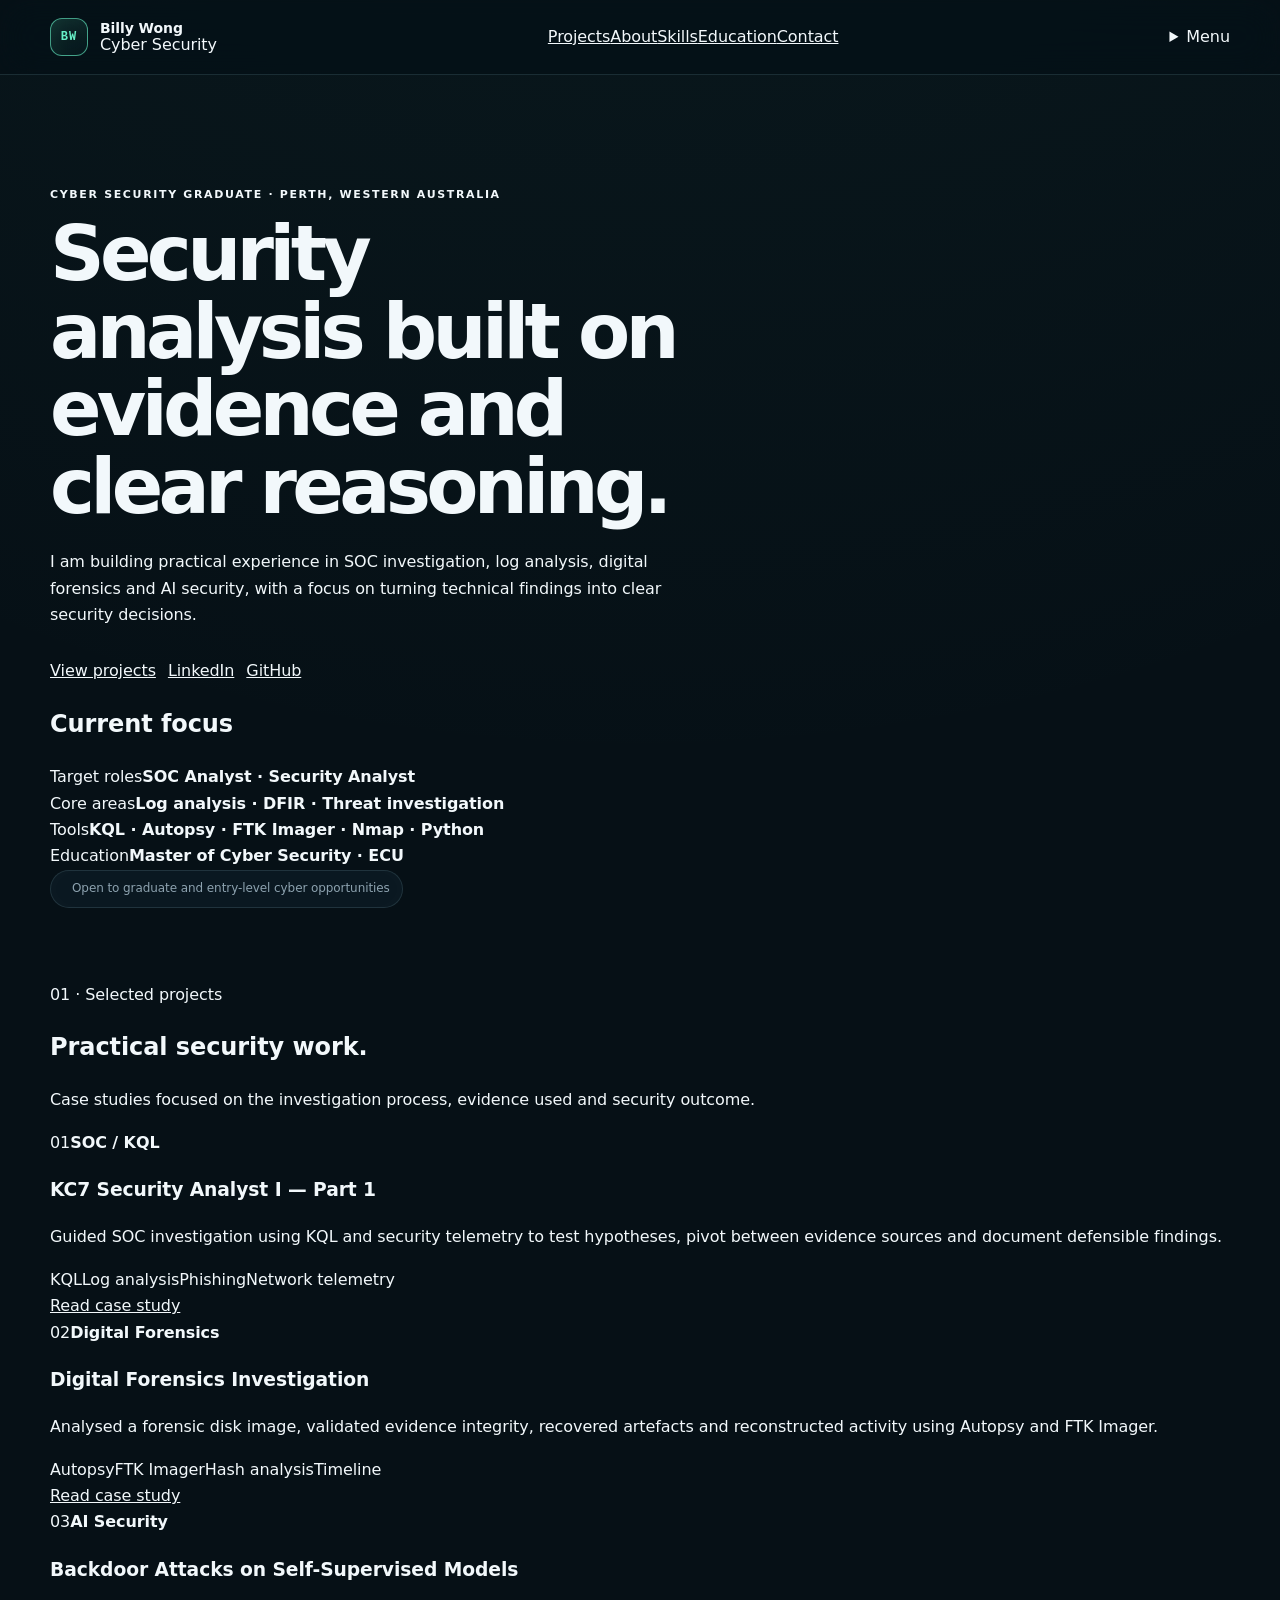
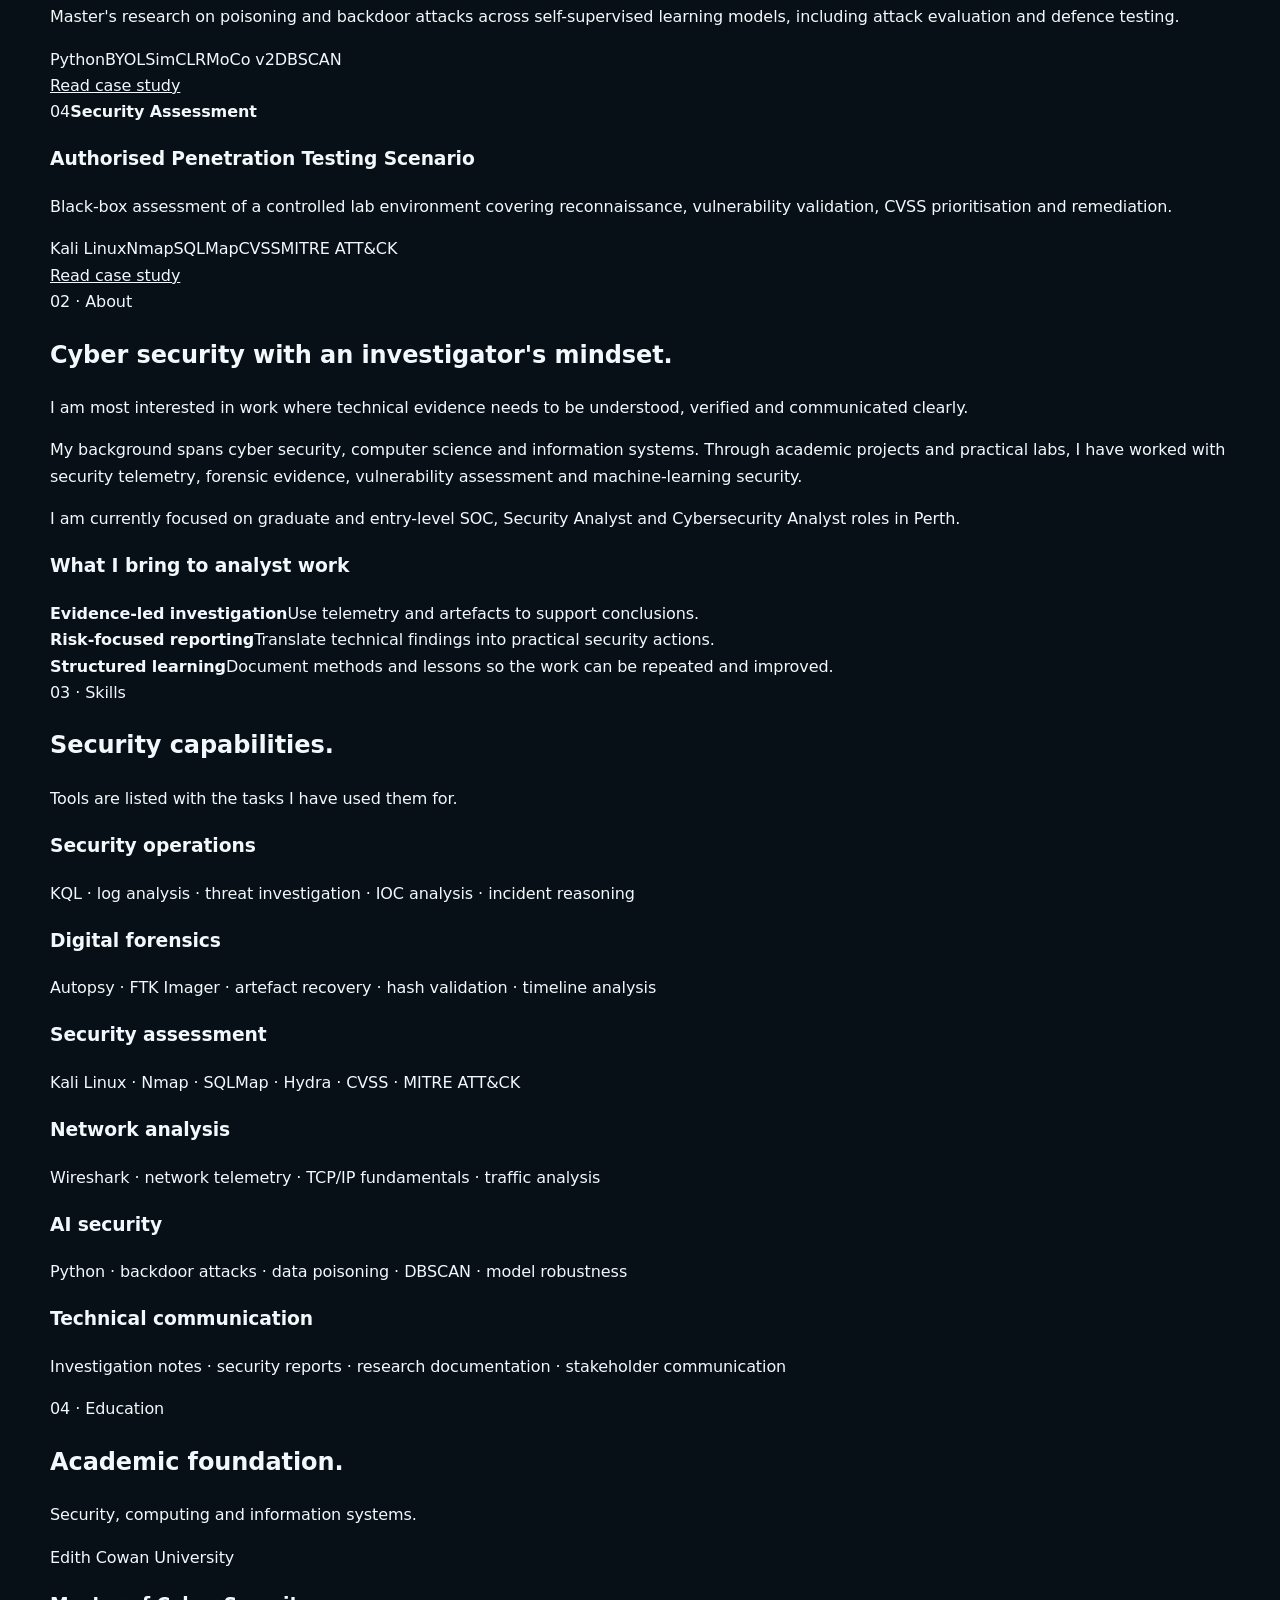
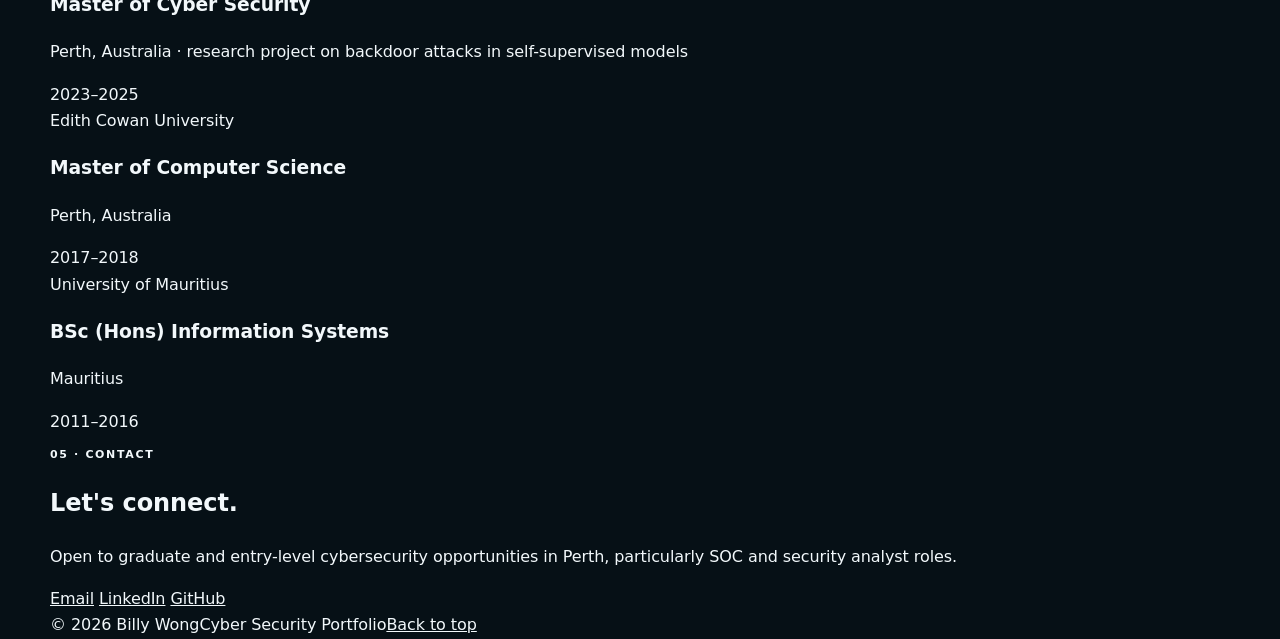
==== commit c3e6f444: "Simplify homepage and fix portfolio front end" ====
--- a/index.html
+++ b/index.html
@@ -1,215 +1,160 @@
 <!doctype html>
-<html lang="en" data-theme="dark">
+<html lang="en">
 <head>
   <meta charset="utf-8" />
   <meta name="viewport" content="width=device-width, initial-scale=1" />
-  <meta name="description" content="Billy Wong — Cyber Security graduate in Perth focused on SOC analysis, threat investigation, digital forensics and AI security." />
-  <meta name="theme-color" content="#071016" />
+  <meta name="description" content="Billy Wong — Cyber Security graduate in Perth focused on security analysis, SOC investigation, digital forensics and AI security." />
+  <meta name="theme-color" content="#071017" />
   <meta property="og:title" content="Billy Wong | Cyber Security Portfolio" />
-  <meta property="og:description" content="SOC analysis, KQL investigations, digital forensics, authorised security testing and AI security research." />
+  <meta property="og:description" content="Cyber security projects in KQL investigation, digital forensics, authorised security testing and AI security research." />
   <meta property="og:type" content="website" />
   <meta property="og:url" content="https://billywcyber.github.io/" />
   <title>Billy Wong | Cyber Security Portfolio</title>
   <link rel="icon" href="assets/favicon.svg" type="image/svg+xml" />
-  <link rel="stylesheet" href="assets/style.css" /><link rel="stylesheet" href="assets/style-2.css" /><link rel="stylesheet" href="assets/style-3.css" /><link rel="stylesheet" href="assets/style-4.css" /><link rel="stylesheet" href="assets/style-5.css" />
-  <script>document.documentElement.dataset.theme=localStorage.getItem('bw-theme')||'dark';</script>
+  <link rel="stylesheet" href="assets/style.css" />
 </head>
 <body>
   <a class="skip-link" href="#main">Skip to content</a>
-  <div class="ambient ambient-one" aria-hidden="true"></div>
-  <div class="ambient ambient-two" aria-hidden="true"></div>
-  <div class="noise" aria-hidden="true"></div>
-
   <header class="site-header">
     <nav class="nav shell" aria-label="Primary navigation">
       <a class="brand" href="#top" aria-label="Billy Wong home">
         <span class="brand-mark" aria-hidden="true">BW</span>
-        <span class="brand-copy"><strong>Billy Wong</strong><small>Cyber Security</small></span>
+        <span class="brand-copy"><strong>Billy Wong</strong><span>Cyber Security</span></span>
       </a>
-      <button class="menu-toggle icon-btn" type="button" aria-expanded="false" aria-controls="nav-links" aria-label="Open navigation">
-        <span></span><span></span>
-      </button>
-      <div class="nav-links" id="nav-links">
-        <a href="#work">Work</a>
-        <a href="#lab-notes">Lab notes</a>
-        <a href="#skills">Skills</a>
-        <a href="#about">About</a>
-        <a href="#contact">Contact</a>
-        <button class="theme-toggle icon-btn" type="button" aria-label="Toggle light and dark theme"><span aria-hidden="true">◐</span></button>
+      <div class="desktop-nav">
+        <a href="#projects">Projects</a><a href="#about">About</a><a href="#skills">Skills</a><a href="#education">Education</a><a href="#contact">Contact</a>
       </div>
+      <details class="mobile-nav">
+        <summary>Menu</summary>
+        <div class="mobile-menu"><a href="#projects">Projects</a><a href="#about">About</a><a href="#skills">Skills</a><a href="#education">Education</a><a href="#contact">Contact</a></div>
+      </details>
     </nav>
   </header>
 
   <main id="main">
     <section class="hero shell" id="top">
-      <div class="hero-copy reveal">
-        <div class="availability"><span class="pulse"></span> Perth, WA · Open to graduate & entry-level cyber roles</div>
-        <p class="kicker">SOC / SECURITY ANALYST · DIGITAL FORENSICS · AI SECURITY</p>
-        <h1>I investigate signals, connect evidence and turn findings into <em>clear security decisions.</em></h1>
-        <p class="hero-text">Cyber Security graduate from Edith Cowan University building practical blue-team depth through KQL investigations, forensic analysis, authorised security testing and machine-learning security research.</p>
-        <div class="hero-actions">
-          <a class="button primary" href="#work">Explore case studies <span>↘</span></a>
-          <a class="button secondary" href="https://www.linkedin.com/in/billy-wong-too-yuen/" target="_blank" rel="noreferrer">LinkedIn ↗</a>
-          <a class="text-link" href="https://github.com/billywcyber" target="_blank" rel="noreferrer">github.com/billywcyber ↗</a>
+      <div class="hero-grid">
+        <div class="hero-copy">
+          <p class="eyebrow">Cyber Security Graduate · Perth, Western Australia</p>
+          <h1>Security analysis built on <span>evidence and clear reasoning.</span></h1>
+          <p>I am building practical experience in SOC investigation, log analysis, digital forensics and AI security, with a focus on turning technical findings into clear security decisions.</p>
+          <div class="hero-actions">
+            <a class="btn primary" href="#projects">View projects</a>
+            <a class="btn secondary" href="https://www.linkedin.com/in/billy-wong-too-yuen/" target="_blank" rel="noreferrer">LinkedIn</a>
+            <a class="btn secondary" href="https://github.com/billywcyber" target="_blank" rel="noreferrer">GitHub</a>
+          </div>
         </div>
+        <aside class="profile-card" aria-label="Profile summary">
+          <h2>Current focus</h2>
+          <div class="profile-list">
+            <div class="profile-row"><span>Target roles</span><strong>SOC Analyst · Security Analyst</strong></div>
+            <div class="profile-row"><span>Core areas</span><strong>Log analysis · DFIR · Threat investigation</strong></div>
+            <div class="profile-row"><span>Tools</span><strong>KQL · Autopsy · FTK Imager · Nmap · Python</strong></div>
+            <div class="profile-row"><span>Education</span><strong>Master of Cyber Security · ECU</strong></div>
+          </div>
+          <div class="availability"><span class="status-dot" aria-hidden="true"></span>Open to graduate and entry-level cyber opportunities</div>
+        </aside>
       </div>
-
-      <aside class="analyst-console reveal" aria-label="Analyst profile summary">
-        <div class="console-bar">
-          <div class="window-dots"><i></i><i></i><i></i></div>
-          <span>analyst_profile.sh</span>
-          <span class="console-status">LIVE</span>
-        </div>
-        <div class="console-body">
-          <div class="command"><span>$</span> whoami</div>
-          <div class="console-output">Billy Wong</div>
-          <div class="command"><span>$</span> focus --current</div>
-          <div class="console-output">SOC analysis / threat investigation / AI security</div>
-          <div class="command"><span>$</span> toolkit --short</div>
-          <div class="tool-stream"><span>KQL</span><span>Autopsy</span><span>FTK Imager</span><span>Nmap</span><span>Wireshark</span><span>Python</span><span>Kali Linux</span></div>
-          <div class="command"><span>$</span> status</div>
-          <div class="console-output success">● Documenting hands-on investigations</div>
-        </div>
-      </aside>
     </section>
 
-    <section class="proof-strip shell reveal" aria-label="Portfolio highlights">
-      <div><strong>04</strong><span>documented case studies</span></div>
-      <div><strong>KQL</strong><span>log-query practice</span></div>
-      <div><strong>DFIR</strong><span>forensic investigation</span></div>
-      <div><strong>AI</strong><span>security research</span></div>
-    </section>
-
-    <section class="section shell" id="work">
-      <div class="section-intro reveal">
-        <div><span class="section-no">01</span><span class="eyebrow">Selected work</span></div>
-        <div>
-          <h2>Evidence over buzzwords.</h2>
-          <p>Each case study shows the question, method, tools, evidence and security takeaway—not just a list of technologies.</p>
-        </div>
+    <section class="section shell" id="projects">
+      <div class="section-head">
+        <div class="section-label">01 · Selected projects</div>
+        <div><h2>Practical security work.</h2><p>Case studies focused on the investigation process, evidence used and security outcome.</p></div>
       </div>
-
-      <div class="bento-grid">
-        <article class="project-card project-featured reveal">
-          <div class="project-topline"><span class="project-type">SOC LAB · KC7</span><span class="status-chip complete">Completed</span></div>
-          <div class="project-icon" aria-hidden="true">⌁</div>
-          <h3>Security Analyst I — Part 1</h3>
-          <p>Structured SOC investigation using KQL and security telemetry. Practised hypothesis-driven querying, evidence pivots, timeline reasoning and defensible conclusions without publishing an answer key.</p>
-          <div class="tag-row"><span>KQL</span><span>Log analysis</span><span>Phishing</span><span>Network telemetry</span></div>
-          <a class="card-link" href="projects/kc7-security-analyst-1.html">Open investigation <span>↗</span></a>
+      <div class="project-grid">
+        <article class="project-card">
+          <div class="project-number"><span>01</span><b>SOC / KQL</b></div>
+          <h3>KC7 Security Analyst I — Part 1</h3>
+          <p>Guided SOC investigation using KQL and security telemetry to test hypotheses, pivot between evidence sources and document defensible findings.</p>
+          <div class="tags"><span>KQL</span><span>Log analysis</span><span>Phishing</span><span>Network telemetry</span></div>
+          <a class="project-link" href="projects/kc7-security-analyst-1.html">Read case study</a>
         </article>
-
-        <article class="project-card ai-card reveal">
-          <div class="project-topline"><span class="project-type">RESEARCH · 2025</span><span class="status-chip">AI Security</span></div>
-          <div class="visual-orbit" aria-hidden="true"><i></i><i></i><i></i><b>SSL</b></div>
+        <article class="project-card">
+          <div class="project-number"><span>02</span><b>Digital Forensics</b></div>
+          <h3>Digital Forensics Investigation</h3>
+          <p>Analysed a forensic disk image, validated evidence integrity, recovered artefacts and reconstructed activity using Autopsy and FTK Imager.</p>
+          <div class="tags"><span>Autopsy</span><span>FTK Imager</span><span>Hash analysis</span><span>Timeline</span></div>
+          <a class="project-link" href="projects/digital-forensics-investigation.html">Read case study</a>
+        </article>
+        <article class="project-card">
+          <div class="project-number"><span>03</span><b>AI Security</b></div>
           <h3>Backdoor Attacks on Self-Supervised Models</h3>
-          <p>Attack-and-defence research across BYOL, SimCLR, MSF and MoCo v2 using ImageNet-10 and MS COCO-10, with ASR and clean-performance evaluation.</p>
-          <div class="tag-row"><span>Python</span><span>Backdoors</span><span>Clustering</span><span>Model robustness</span></div>
-          <a class="card-link" href="projects/ai-security-backdoor-ssl.html">Read research case study <span>↗</span></a>
+          <p>Master's research on poisoning and backdoor attacks across self-supervised learning models, including attack evaluation and defence testing.</p>
+          <div class="tags"><span>Python</span><span>BYOL</span><span>SimCLR</span><span>MoCo v2</span><span>DBSCAN</span></div>
+          <a class="project-link" href="projects/ai-security-backdoor-ssl.html">Read case study</a>
         </article>
-
-        <article class="project-card reveal">
-          <div class="project-topline"><span class="project-type">DFIR · 2024</span><span class="status-chip">Forensics</span></div>
-          <div class="mini-visual forensic-visual" aria-hidden="true"><span>01</span><span>HASH</span><span>ARTIFACT</span></div>
-          <h3>Digital Forensics Investigation</h3>
-          <p>Analysed a forensic disk image, validated evidence integrity, recovered artefacts and built a traceable timeline using Autopsy and FTK Imager.</p>
-          <div class="tag-row"><span>Autopsy</span><span>FTK Imager</span><span>Hash analysis</span><span>Timeline</span></div>
-          <a class="card-link" href="projects/digital-forensics-investigation.html">View case study <span>↗</span></a>
-        </article>
-
-        <article class="project-card reveal">
-          <div class="project-topline"><span class="project-type">SECURITY ASSESSMENT · 2024</span><span class="status-chip">Authorised</span></div>
-          <div class="mini-visual risk-visual" aria-hidden="true"><span>CVSS</span><strong>9.1</strong><i></i></div>
-          <h3>Penetration Testing Scenario</h3>
-          <p>Black-box assessment of a controlled lab environment. Identified exploitable weaknesses, mapped findings to MITRE ATT&CK and prioritised remediation using CVSS.</p>
-          <div class="tag-row"><span>Nmap</span><span>SQLMap</span><span>Hydra</span><span>MITRE ATT&CK</span></div>
-          <a class="card-link" href="projects/penetration-testing-assessment.html">View assessment <span>↗</span></a>
+        <article class="project-card">
+          <div class="project-number"><span>04</span><b>Security Assessment</b></div>
+          <h3>Authorised Penetration Testing Scenario</h3>
+          <p>Black-box assessment of a controlled lab environment covering reconnaissance, vulnerability validation, CVSS prioritisation and remediation.</p>
+          <div class="tags"><span>Kali Linux</span><span>Nmap</span><span>SQLMap</span><span>CVSS</span><span>MITRE ATT&amp;CK</span></div>
+          <a class="project-link" href="projects/penetration-testing-assessment.html">Read case study</a>
         </article>
       </div>
     </section>
 
-    <section class="section shell" id="lab-notes">
-      <div class="section-intro reveal">
-        <div><span class="section-no">02</span><span class="eyebrow">Lab notes</span></div>
-        <div>
-          <h2>Learning in public—without leaking challenge answers.</h2>
-          <p>A lightweight log of practical analyst work. The focus is methodology, queries, evidence handling and lessons learned.</p>
+    <section class="section shell" id="about">
+      <div class="section-head">
+        <div class="section-label">02 · About</div>
+        <div><h2>Cyber security with an investigator's mindset.</h2><p>I am most interested in work where technical evidence needs to be understood, verified and communicated clearly.</p></div>
+      </div>
+      <div class="about-grid">
+        <div class="about-copy">
+          <p>My background spans cyber security, computer science and information systems. Through academic projects and practical labs, I have worked with security telemetry, forensic evidence, vulnerability assessment and machine-learning security.</p>
+          <p>I am currently focused on graduate and entry-level SOC, Security Analyst and Cybersecurity Analyst roles in Perth.</p>
         </div>
-      </div>
-      <div class="lab-panel reveal">
-        <div class="lab-header">
-          <span>Recent activity</span><span>Updated Sep 2026</span>
-        </div>
-        <a class="lab-row" href="projects/kc7-security-analyst-1.html">
-          <span class="lab-index">01</span>
-          <span><strong>KC7 · Security Analyst I — Part 1</strong><small>KQL investigation · network telemetry · phishing workflow</small></span>
-          <span class="lab-state">Complete ↗</span>
-        </a>
-        <div class="lab-row muted-row">
-          <span class="lab-index">02</span>
-          <span><strong>Next blue-team investigation</strong><small>This slot is ready for your next KC7 / SIEM / incident-response write-up.</small></span>
-          <span class="lab-state">Queue</span>
-        </div>
+        <aside class="focus-box">
+          <h3>What I bring to analyst work</h3>
+          <div class="focus-list">
+            <div class="focus-item"><strong>Evidence-led investigation</strong><span>Use telemetry and artefacts to support conclusions.</span></div>
+            <div class="focus-item"><strong>Risk-focused reporting</strong><span>Translate technical findings into practical security actions.</span></div>
+            <div class="focus-item"><strong>Structured learning</strong><span>Document methods and lessons so the work can be repeated and improved.</span></div>
+          </div>
+        </aside>
       </div>
     </section>
 
     <section class="section shell" id="skills">
-      <div class="section-intro reveal">
-        <div><span class="section-no">03</span><span class="eyebrow">Capabilities</span></div>
-        <div><h2>Tools connected to tasks.</h2><p>Skills are grouped by the work they support rather than shown as an unqualified logo wall.</p></div>
+      <div class="section-head">
+        <div class="section-label">03 · Skills</div>
+        <div><h2>Security capabilities.</h2><p>Tools are listed with the tasks I have used them for.</p></div>
       </div>
-      <div class="capability-grid">
-        <article class="capability reveal"><span class="cap-no">01</span><h3>Security operations</h3><p>Log analysis, KQL, IOC analysis, threat investigation, incident reasoning, timeline construction.</p><div class="tag-row"><span>KQL</span><span>SIEM concepts</span><span>Threat analysis</span></div></article>
-        <article class="capability reveal"><span class="cap-no">02</span><h3>Digital forensics</h3><p>Disk-image examination, artefact recovery, data carving, hash validation, evidence timelines and structured reporting.</p><div class="tag-row"><span>Autopsy</span><span>FTK Imager</span><span>TrueCrack</span></div></article>
-        <article class="capability reveal"><span class="cap-no">03</span><h3>Security assessment</h3><p>Reconnaissance, vulnerability assessment, controlled exploitation, risk scoring and remediation recommendations.</p><div class="tag-row"><span>Nmap</span><span>Kali Linux</span><span>CVSS</span><span>MITRE ATT&CK</span></div></article>
-        <article class="capability reveal"><span class="cap-no">04</span><h3>AI security</h3><p>Backdoor attack testing, dataset poisoning, feature-space analysis, clustering, filtering and model robustness evaluation.</p><div class="tag-row"><span>Python</span><span>SSL</span><span>ASR</span><span>i-CutMix</span></div></article>
+      <div class="skill-grid">
+        <article class="skill-card"><h3>Security operations</h3><p>KQL · log analysis · threat investigation · IOC analysis · incident reasoning</p></article>
+        <article class="skill-card"><h3>Digital forensics</h3><p>Autopsy · FTK Imager · artefact recovery · hash validation · timeline analysis</p></article>
+        <article class="skill-card"><h3>Security assessment</h3><p>Kali Linux · Nmap · SQLMap · Hydra · CVSS · MITRE ATT&amp;CK</p></article>
+        <article class="skill-card"><h3>Network analysis</h3><p>Wireshark · network telemetry · TCP/IP fundamentals · traffic analysis</p></article>
+        <article class="skill-card"><h3>AI security</h3><p>Python · backdoor attacks · data poisoning · DBSCAN · model robustness</p></article>
+        <article class="skill-card"><h3>Technical communication</h3><p>Investigation notes · security reports · research documentation · stakeholder communication</p></article>
       </div>
     </section>
 
-    <section class="section shell" id="about">
-      <div class="section-intro reveal">
-        <div><span class="section-no">04</span><span class="eyebrow">About</span></div>
-        <div><h2>Technical depth with clear communication.</h2><p>I’m targeting SOC Analyst, Security Analyst and Cybersecurity Analyst roles where investigation, evidence and communication matter.</p></div>
+    <section class="section shell" id="education">
+      <div class="section-head">
+        <div class="section-label">04 · Education</div>
+        <div><h2>Academic foundation.</h2><p>Security, computing and information systems.</p></div>
       </div>
-      <div class="about-grid">
-        <article class="story-card reveal">
-          <p class="large-copy">My background combines cyber security, computer science and information systems. I’m most interested in understanding what happened, proving it with evidence and translating the result into practical security action.</p>
-          <div class="soft-note"><span>Current direction</span><strong>Blue team / SOC · incident investigation · AI security</strong></div>
-        </article>
-        <div class="timeline-card reveal">
-          <div class="timeline-line">
-            <div><span>2026</span><strong>Hands-on analyst practice</strong><p>KC7 investigations, Deloitte cyber simulation and continuous lab work.</p></div>
-            <div><span>2025</span><strong>Master of Cyber Security</strong><p>Edith Cowan University · research on backdoor attacks in self-supervised models.</p></div>
-            <div><span>2024</span><strong>DFIR + penetration testing</strong><p>Forensic disk investigation and authorised black-box security assessment.</p></div>
-            <div><span>2017–18</span><strong>Master of Computer Science</strong><p>Edith Cowan University.</p></div>
-            <div><span>2011–16</span><strong>BSc (Hons) Information Systems</strong><p>University of Mauritius.</p></div>
-          </div>
-        </div>
+      <div class="edu-list">
+        <div class="edu-row"><span>Edith Cowan University</span><div><h3>Master of Cyber Security</h3><p>Perth, Australia · research project on backdoor attacks in self-supervised models</p></div><time>2023–2025</time></div>
+        <div class="edu-row"><span>Edith Cowan University</span><div><h3>Master of Computer Science</h3><p>Perth, Australia</p></div><time>2017–2018</time></div>
+        <div class="edu-row"><span>University of Mauritius</span><div><h3>BSc (Hons) Information Systems</h3><p>Mauritius</p></div><time>2011–2016</time></div>
       </div>
     </section>
 
-    <section class="section shell contact-section" id="contact">
-      <div class="contact-card reveal">
-        <div>
-          <span class="eyebrow">05 · Contact</span>
-          <h2>Looking for a graduate who documents the investigation—not just the answer?</h2>
-          <p>I’m open to graduate and entry-level security opportunities in Perth, especially SOC, security analysis, incident investigation and related cyber roles.</p>
-        </div>
+    <section class="section shell" id="contact">
+      <div class="contact-panel">
+        <div><p class="eyebrow">05 · Contact</p><h2>Let's connect.</h2><p>Open to graduate and entry-level cybersecurity opportunities in Perth, particularly SOC and security analyst roles.</p></div>
         <div class="contact-actions">
-          <a class="button primary" href="mailto:bwong0005@gmail.com">Email me ↗</a>
-          <a class="button secondary" href="https://www.linkedin.com/in/billy-wong-too-yuen/" target="_blank" rel="noreferrer">LinkedIn ↗</a>
-          <a class="button secondary" href="https://github.com/billywcyber" target="_blank" rel="noreferrer">GitHub ↗</a>
+          <a class="btn primary" href="mailto:bwong0005@gmail.com">Email</a>
+          <a class="btn secondary" href="https://www.linkedin.com/in/billy-wong-too-yuen/" target="_blank" rel="noreferrer">LinkedIn</a>
+          <a class="btn secondary" href="https://github.com/billywcyber" target="_blank" rel="noreferrer">GitHub</a>
         </div>
       </div>
     </section>
   </main>
 
-  <footer class="footer shell">
-    <span>© <span id="year"></span> Billy Wong</span>
-    <span>Built as a lightweight GitHub Pages portfolio · HTML / CSS / JS</span>
-    <a href="#top">Back to top ↑</a>
-  </footer>
-
+  <footer class="footer shell"><span>© <span id="year"></span> Billy Wong</span><span>Cyber Security Portfolio</span><a href="#top">Back to top</a></footer>
   <script src="assets/script.js" defer></script>
 </body>
 </html>
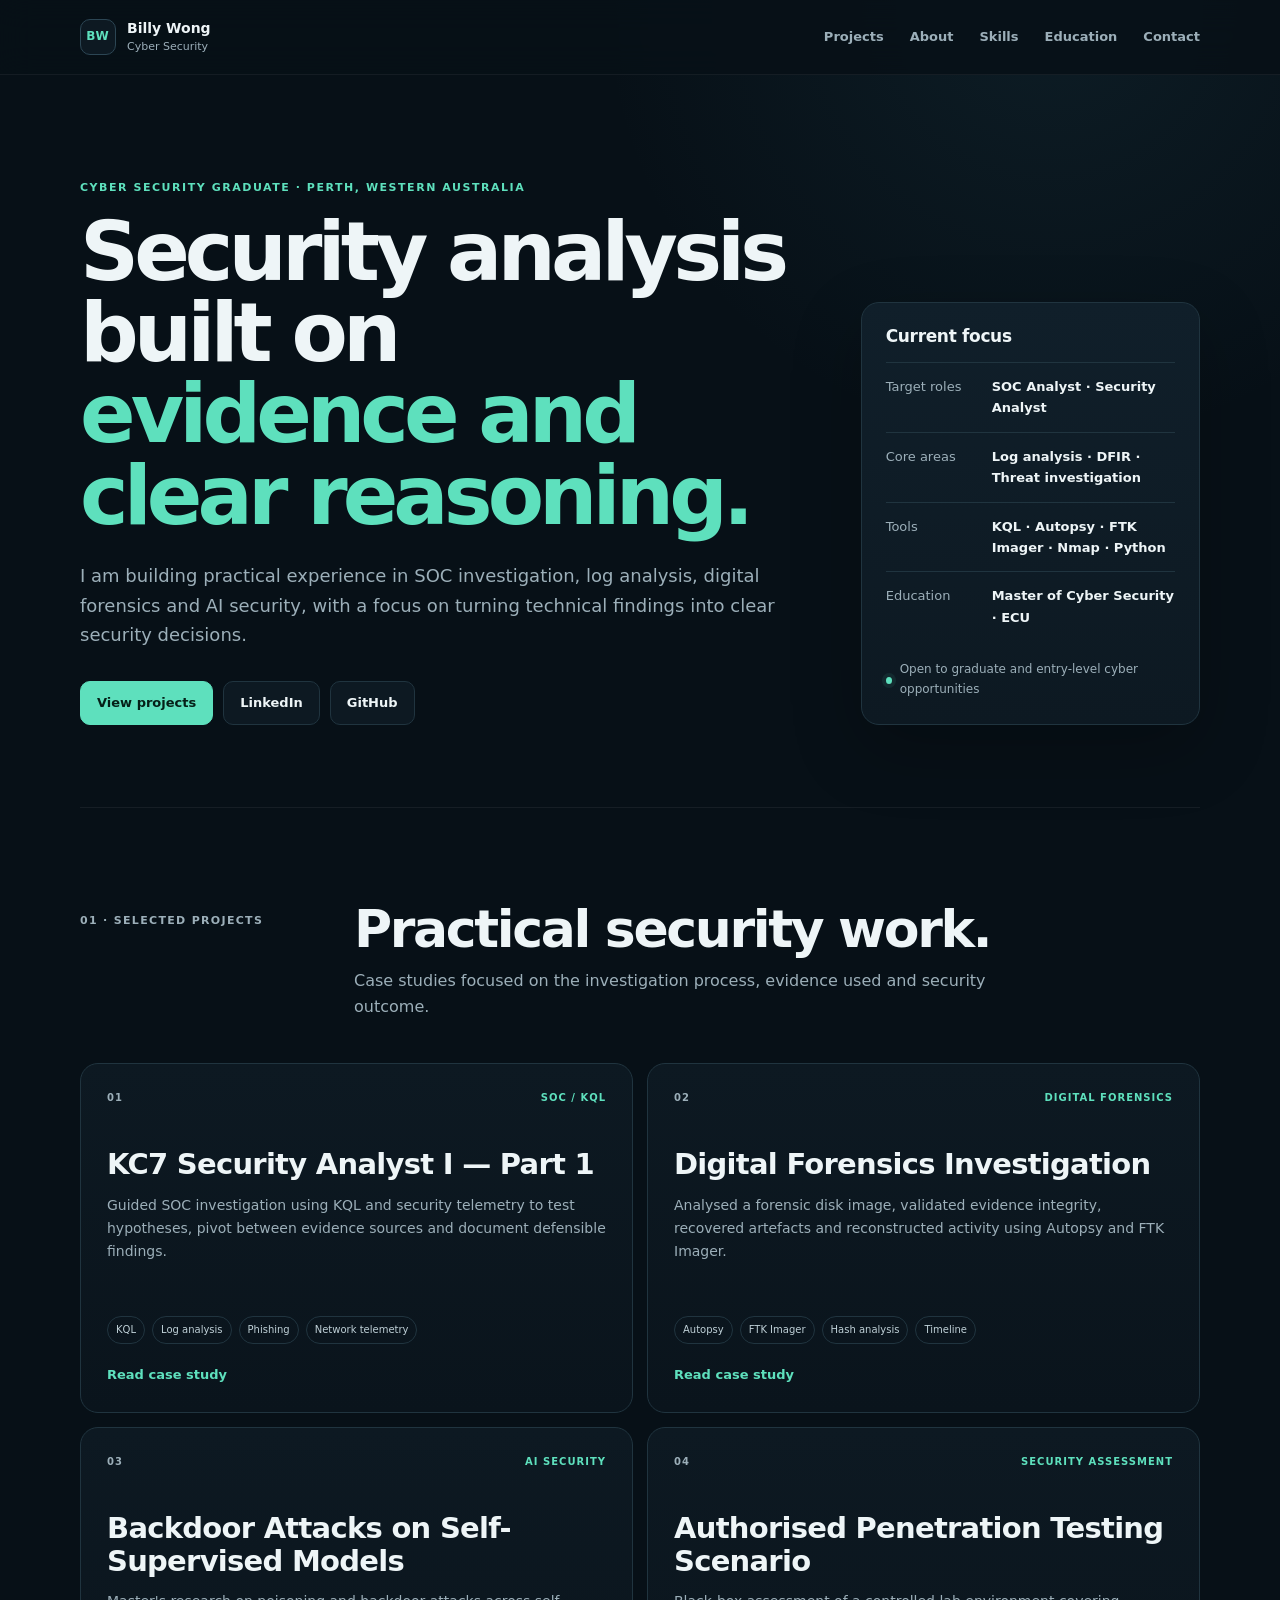
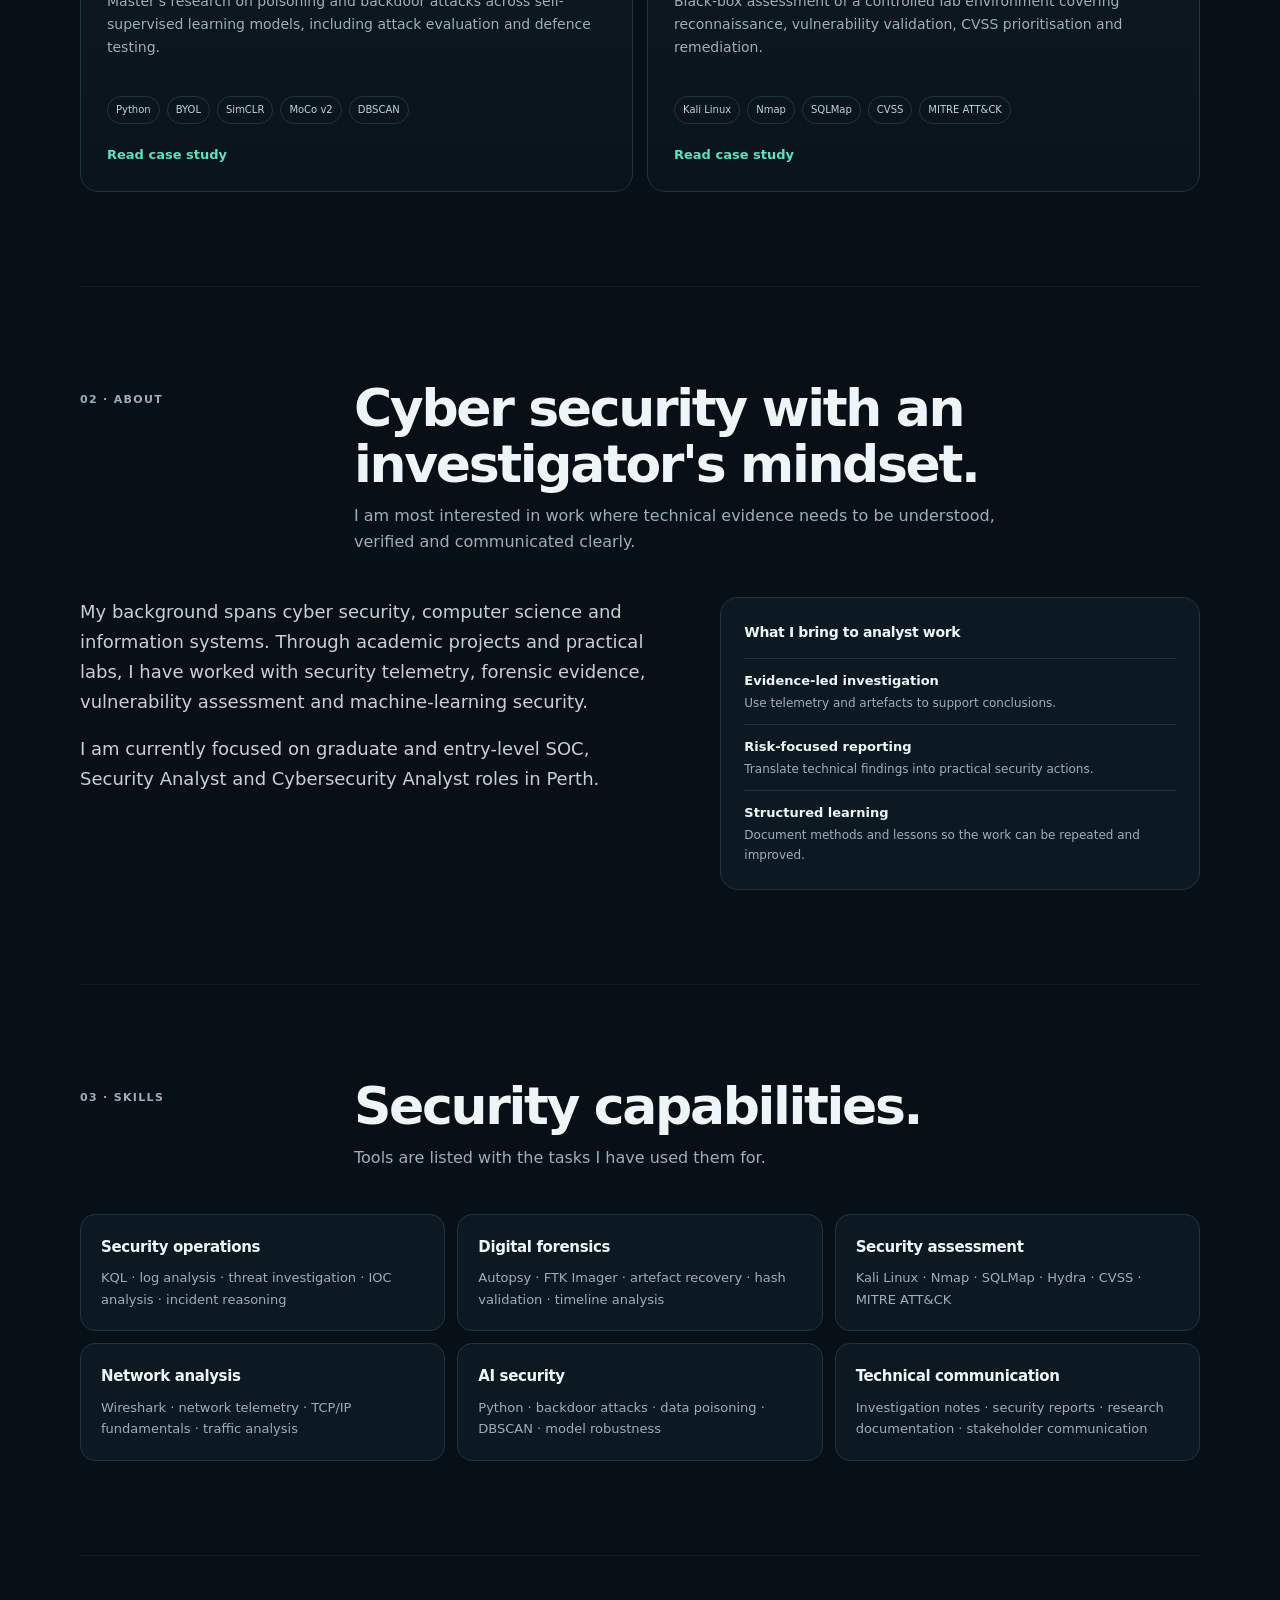
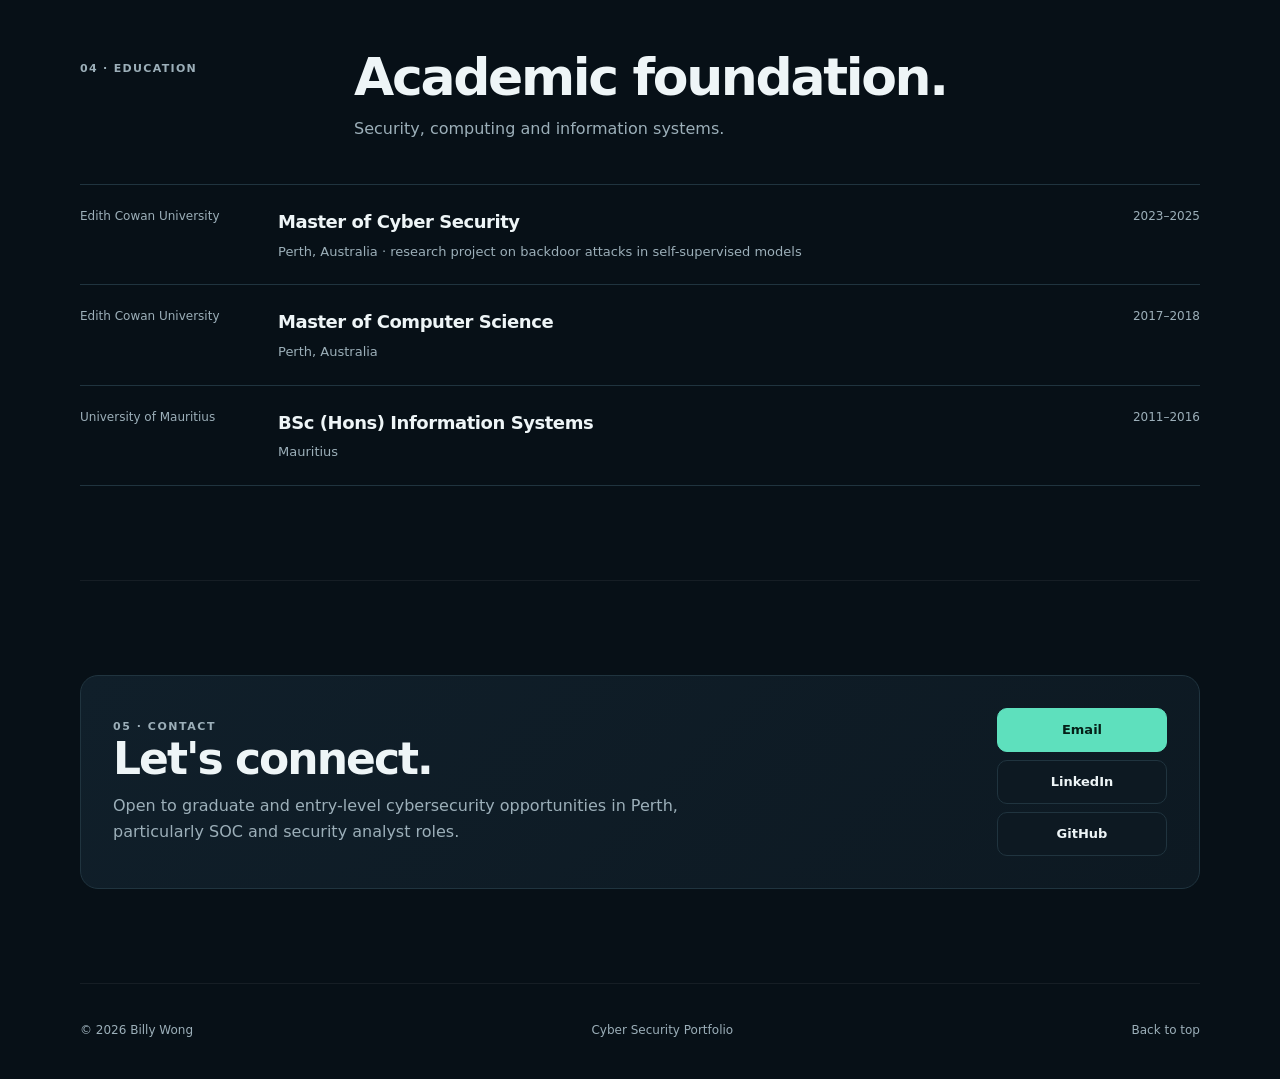
==== commit 00c1e26b: "Update portfolio contact email for job search" ====
--- a/index.html
+++ b/index.html
@@ -146,7 +146,7 @@
       <div class="contact-panel">
         <div><p class="eyebrow">05 · Contact</p><h2>Let's connect.</h2><p>Open to graduate and entry-level cybersecurity opportunities in Perth, particularly SOC and security analyst roles.</p></div>
         <div class="contact-actions">
-          <a class="btn primary" href="mailto:bwong0005@gmail.com">Email</a>
+          <a class="btn primary" href="mailto:bwong0078@gmail.com">Email</a>
           <a class="btn secondary" href="https://www.linkedin.com/in/billy-wong-too-yuen/" target="_blank" rel="noreferrer">LinkedIn</a>
           <a class="btn secondary" href="https://github.com/billywcyber" target="_blank" rel="noreferrer">GitHub</a>
         </div>
--- a/assets/style.css
+++ b/assets/style.css
@@ -1,2 +1,56 @@
-*{box-sizing:border-box}html{scroll-behavior:smooth;color-scheme:dark}html[data-theme="light"]{color-scheme:light}:root{--bg:#061016;--bg2:#09151d;--surface:rgba(13,29,38,.72);--surface-solid:#0d1c25;--surface2:#10232d;--text:#f2f8fb;--muted:#8da2af;--line:rgba(145,190,207,.16);--line2:rgba(145,190,207,.28);--accent:#66f0c7;--accent2:#73a7ff;--hot:#c28cff;--warning:#ffca73;--shadow:0 28px 70px rgba(0,0,0,.28);--radius:24px;--max:1180px}html[data-theme="light"]{--bg:#eef4f4;--bg2:#f7fbfb;--surface:rgba(255,255,255,.74);--surface-solid:#fff;--surface2:#f3f8f7;--text:#102128;--muted:#60747e;--line:rgba(26,66,79,.13);--line2:rgba(26,66,79,.22);--accent:#087b64;--accent2:#315fb5;--hot:#7650a8;--warning:#986914;--shadow:0 28px 70px rgba(53,82,91,.12)}
-html{background:var(--bg)}body{margin:0;min-width:320px;background:radial-gradient(circle at 50% -25%,rgba(74,177,158,.09),transparent 36%),var(--bg);color:var(--text);font-family:Inter,ui-sans-serif,system-ui,-apple-system,BlinkMacSystemFont,"Segoe UI",sans-serif;line-height:1.65;letter-spacing:-.005em;overflow-x:hidden}a{color:inherit}button{font:inherit}.shell{width:min(var(--max),calc(100% - 42px));margin-inline:auto}.skip-link{position:fixed;left:16px;top:-60px;z-index:999;background:var(--text);color:var(--bg);padding:10px 14px;border-radius:10px;text-decoration:none}.skip-link:focus{top:16px}.noise{position:fixed;inset:0;z-index:-4;opacity:.028;pointer-events:none;background-image:url("data:image/svg+xml,%3Csvg viewBox='0 0 180 180' xmlns='http://www.w3.org/2000/svg'%3E%3Cfilter id='n'%3E%3CfeTurbulence type='fractalNoise' baseFrequency='.9' numOctaves='4' stitchTiles='stitch'/%3E%3C/filter%3E%3Crect width='100%25' height='100%25' filter='url(%23n)' opacity='.55'/%3E%3C/svg%3E")}.ambient{position:fixed;border-radius:50%;filter:blur(90px);z-index:-3;pointer-events:none;opacity:.14}.ambient-one{width:430px;height:430px;background:var(--accent);top:8vh;right:-170px}.ambient-two{width:380px;height:380px;background:var(--accent2);left:-190px;top:56vh;opacity:.1}.site-header{position:sticky;top:0;z-index:50;background:color-mix(in srgb,var(--bg) 82%,transparent);border-bottom:1px solid var(--line);backdrop-filter:blur(18px) saturate(140%)}.nav{height:74px;display:flex;align-items:center;justify-content:space-between}.brand{display:flex;align-items:center;gap:12px;text-decoration:none}.brand-mark{width:38px;height:38px;display:grid;place-items:center;border:1px solid color-mix(in srgb,var(--accent) 62%,transparent);background:linear-gradient(145deg,color-mix(in srgb,var(--accent) 13%,transparent),transparent);border-radius:12px;color:var(--accent);font:800 12px/1 ui-monospace,SFMono-Regular,Menlo,monospace;letter-spacing:.09em;box-shadow:inset 0 0 22px color-mix(in srgb,var(--accent) 5%,transparent)}.brand-copy{display:flex;flex-direction:column;line-height:1.08}.brand-copy strong{font-size:14px}.brand-copy small{font-size:10px;color:var(--muted);text-transform:uppercase;letter-spacing:.11em;margin-top:4px}.nav-links{display:flex;align-items:center;gap:24px}.nav-links>a{font-size:13px;text-decoration:none;color:var(--muted);transition:.2s}.nav-links>a:hover,.nav-links>a.active{color:var(--text)}.icon-btn{border:1px solid var(--line);background:var(--surface);color:var(--text);border-radius:12px;width:38px;height:38px;display:grid;place-items:center;cursor:pointer}.theme-toggle{margin-left:2px}.menu-toggle{display:none}.hero{min-height:720px;display:grid;grid-template-columns:minmax(0,1.15fr) minmax(330px,.85fr);gap:70px;align-items:center;padding:100px 0 74px}.availability{display:inline-flex;align-items:center;gap:9px;color:var(--muted);font-size:12px;border:1px solid var(--line);background:var(--surface);padding:8px 12px;border-radius:999px;box-shadow:inset 0 0 24px rgba(255,255,255,.015)}.pulse{width:7px;height:7px;border-radius:50%;background:var(--accent);box-shadow:0 0 0 0 color-mix(in srgb,var(--accent) 30%,transparent);animation:pulse 2.2s infinite}@keyframes pulse{70%{box-shadow:0 0 0 8px transparent}}.kicker,.eyebrow,.section-no,.project-type{font-size:11px;text-transform:uppercase;letter-spacing:.15em;font-weight:800}.kicker{color:var(--accent);margin:28px 0 12px}.hero h1{font-size:clamp(48px,6.2vw,76px);line-height:1.02;letter-spacing:-.062em;max-width:820px;margin:0 0 24px;font-weight:760}.hero h1 em{font-style:normal;color:transparent;background:linear-gradient(100deg,var(--accent),#b7ffe9 50%,var(--accent2));-webkit-background-clip:text;background-clip:text}.hero-text{font-size:18px;color:var(--muted);max-width:700px;margin:0}.hero-actions{display:flex;align-items:center;flex-wrap:wrap;gap:12px;margin-top:30px}.button{display:inline-flex;align-items:center;justify-content:center;gap:18px;min-height:46px;padding:0 17px;border:1px solid var(--line2);border-radius:13px;text-decoration:none;font-weight:740;font-size:13px;transition:transform .2s,border-color .2s,background .2s}.button:hover{transform:translateY(-2px)}.button.primary{background:var(--accent);color:#04251d;border-color:transparent;box-shadow:0 12px 30px color-mix(in srgb,var(--accent) 14%,transparent)}html[data-theme="light"] .button.primary{color:white}+*{box-sizing:border-box}
+:root{--bg:#071017;--bg-soft:#0a141c;--surface:#0d1922;--surface-2:#101f2a;--text:#eef5f7;--muted:#9cafb9;--line:#20343f;--line-strong:#2c4654;--accent:#5ee0bd;--accent-soft:rgba(94,224,189,.10);--max:1120px;--radius:18px;--shadow:0 24px 70px rgba(0,0,0,.24)}
+html{scroll-behavior:smooth;background:var(--bg)}
+body{margin:0;background:radial-gradient(circle at 82% 0%,rgba(54,116,135,.13),transparent 28rem),var(--bg);color:var(--text);font-family:Inter,ui-sans-serif,system-ui,-apple-system,BlinkMacSystemFont,"Segoe UI",sans-serif;line-height:1.65;-webkit-font-smoothing:antialiased}
+a{color:inherit}
+button,input,textarea,select{font:inherit}
+::selection{background:var(--accent);color:#052018}
+.shell{width:min(var(--max),calc(100% - 40px));margin-inline:auto}
+.skip-link{position:absolute;left:-9999px;top:auto}.skip-link:focus{left:16px;top:16px;z-index:100;background:var(--accent);color:#04140f;padding:10px 14px;border-radius:9px;text-decoration:none;font-weight:800}
+.site-header{position:sticky;top:0;z-index:40;border-bottom:1px solid rgba(255,255,255,.055);background:rgba(7,16,23,.88);backdrop-filter:blur(16px)}
+.nav{height:74px;display:flex;align-items:center;justify-content:space-between;gap:24px}
+.brand{display:flex;align-items:center;gap:11px;text-decoration:none;min-width:0}
+.brand-mark{width:36px;height:36px;display:grid;place-items:center;border:1px solid var(--line-strong);border-radius:10px;background:var(--surface);color:var(--accent);font-size:12px;font-weight:900;letter-spacing:.08em}
+.brand-copy{display:flex;flex-direction:column;line-height:1.1}.brand-copy strong{font-size:14px}.brand-copy span{margin-top:4px;color:var(--muted);font-size:11px}
+.desktop-nav{display:flex;align-items:center;gap:26px}.desktop-nav a{color:var(--muted);text-decoration:none;font-size:13px;font-weight:650}.desktop-nav a:hover{color:var(--text)}
+.mobile-nav{display:none;position:relative}.mobile-nav summary{list-style:none;cursor:pointer;border:1px solid var(--line);background:var(--surface);padding:8px 12px;border-radius:9px;font-size:12px;font-weight:750}.mobile-nav summary::-webkit-details-marker{display:none}.mobile-menu{position:absolute;right:0;top:45px;width:190px;padding:8px;border:1px solid var(--line);border-radius:12px;background:#0b171f;box-shadow:var(--shadow)}.mobile-menu a{display:block;padding:10px 11px;border-radius:8px;color:var(--muted);text-decoration:none;font-size:13px}.mobile-menu a:hover{background:var(--surface-2);color:var(--text)}
+.eyebrow{margin:0 0 14px;color:var(--accent);font-size:11px;font-weight:850;letter-spacing:.14em;text-transform:uppercase}
+h1,h2,h3,p{margin-top:0}
+h1{font-size:clamp(48px,7vw,82px);line-height:.99;letter-spacing:-.06em;margin-bottom:25px;max-width:930px}
+h2{font-size:clamp(34px,4.5vw,52px);line-height:1.06;letter-spacing:-.045em;margin-bottom:18px}
+h3{letter-spacing:-.025em}
+.lead{font-size:19px;color:var(--muted);max-width:750px}
+.muted{color:var(--muted)}
+.hero{padding:104px 0 82px}
+.hero-grid{display:grid;grid-template-columns:minmax(0,1.35fr) minmax(290px,.65fr);gap:76px;align-items:end}
+.hero h1 span{color:var(--accent)}
+.hero-copy>p:not(.eyebrow){max-width:730px;color:var(--muted);font-size:18px}
+.hero-actions{display:flex;flex-wrap:wrap;gap:10px;margin-top:31px}
+.btn{min-height:44px;display:inline-flex;align-items:center;justify-content:center;padding:0 16px;border:1px solid var(--line);border-radius:10px;text-decoration:none;font-size:13px;font-weight:800;transition:transform .18s ease,border-color .18s ease,background .18s ease}.btn:hover{transform:translateY(-2px);border-color:var(--line-strong)}
+.btn.primary{background:var(--accent);border-color:var(--accent);color:#052018}.btn.secondary{background:var(--surface);color:var(--text)}
+.profile-card{border:1px solid var(--line);border-radius:var(--radius);background:linear-gradient(180deg,var(--surface-2),var(--surface));padding:24px;box-shadow:var(--shadow)}
+.profile-card h2{font-size:17px;letter-spacing:-.02em;margin:0 0 17px}.profile-list{display:grid;gap:0}.profile-row{display:grid;grid-template-columns:88px 1fr;gap:18px;padding:13px 0;border-top:1px solid var(--line);font-size:13px}.profile-row span{color:var(--muted)}.profile-row strong{font-weight:700}.availability{display:flex;align-items:center;gap:8px;margin-top:19px;color:var(--muted);font-size:12px}.status-dot{width:7px;height:7px;border-radius:50%;background:var(--accent);box-shadow:0 0 0 4px rgba(94,224,189,.08)}
+.section{padding:94px 0;border-top:1px solid rgba(255,255,255,.06);scroll-margin-top:90px}
+.section-head{display:grid;grid-template-columns:220px 1fr;gap:54px;align-items:start;margin-bottom:42px}.section-label{color:var(--muted);font-size:11px;font-weight:850;letter-spacing:.12em;text-transform:uppercase;padding-top:10px}.section-head h2{margin-bottom:11px}.section-head p{max-width:680px;color:var(--muted);margin-bottom:0}
+.project-grid{display:grid;grid-template-columns:repeat(2,minmax(0,1fr));gap:14px}
+.project-card{position:relative;display:flex;flex-direction:column;min-height:350px;border:1px solid var(--line);border-radius:var(--radius);background:linear-gradient(180deg,var(--surface),var(--bg-soft));padding:26px;transition:transform .2s ease,border-color .2s ease,background .2s ease}.project-card:hover{transform:translateY(-3px);border-color:var(--line-strong);background:linear-gradient(180deg,var(--surface-2),var(--bg-soft))}
+.project-number{display:flex;justify-content:space-between;align-items:center;color:var(--muted);font-size:10px;font-weight:800;letter-spacing:.1em;text-transform:uppercase}.project-number b{color:var(--accent);font-weight:850}
+.project-card h3{font-size:29px;line-height:1.12;margin:42px 0 13px;max-width:560px}.project-card p{color:var(--muted);font-size:14px;max-width:620px}.tags{display:flex;flex-wrap:wrap;gap:7px;margin-top:auto;padding-top:22px}.tags span{padding:5px 8px;border:1px solid var(--line);border-radius:999px;color:#bfd0d7;font-size:10px}.project-link{display:inline-block;margin-top:20px;color:var(--accent);text-decoration:none;font-size:13px;font-weight:800}.project-link:hover{text-decoration:underline;text-underline-offset:4px}
+.about-grid{display:grid;grid-template-columns:1.1fr .9fr;gap:54px}.about-copy{font-size:18px;color:#c5d1d6}.about-copy p{margin-bottom:18px}.focus-box{border:1px solid var(--line);border-radius:var(--radius);background:var(--surface);padding:23px}.focus-box h3{font-size:14px;margin:0 0 13px}.focus-list{display:grid;gap:10px}.focus-item{padding-top:11px;border-top:1px solid var(--line)}.focus-item strong{display:block;font-size:13px}.focus-item span{display:block;color:var(--muted);font-size:12px;margin-top:3px}
+.skill-grid{display:grid;grid-template-columns:repeat(3,1fr);gap:12px}.skill-card{border:1px solid var(--line);border-radius:15px;background:var(--surface);padding:20px}.skill-card h3{font-size:15px;margin:0 0 8px}.skill-card p{font-size:13px;color:var(--muted);margin:0}
+.edu-list{border-top:1px solid var(--line)}.edu-row{display:grid;grid-template-columns:170px 1fr auto;gap:28px;align-items:start;padding:22px 0;border-bottom:1px solid var(--line)}.edu-row>span{color:var(--muted);font-size:12px}.edu-row h3{font-size:18px;margin:0 0 4px}.edu-row p{color:var(--muted);font-size:13px;margin:0}.edu-row time{font-size:12px;color:var(--muted)}
+.contact-panel{display:grid;grid-template-columns:1fr auto;gap:45px;align-items:center;border:1px solid var(--line);border-radius:var(--radius);background:linear-gradient(135deg,var(--surface-2),var(--surface));padding:32px}.contact-panel h2{font-size:clamp(30px,4vw,44px);margin-bottom:10px}.contact-panel p{color:var(--muted);max-width:650px;margin:0}.contact-actions{display:flex;flex-direction:column;gap:8px;min-width:170px}.contact-actions .btn{width:100%}
+.footer{min-height:96px;display:flex;align-items:center;justify-content:space-between;gap:20px;border-top:1px solid rgba(255,255,255,.06);color:var(--muted);font-size:12px}.footer a{text-decoration:none}.footer a:hover{color:var(--text)}
+.case-hero{padding:82px 0 54px}.back-link{display:inline-block;margin-bottom:30px;color:var(--muted);text-decoration:none;font-size:12px;font-weight:700}.back-link:hover{color:var(--text)}
+.case-hero h1{max-width:950px;font-size:clamp(46px,7vw,78px)}.case-summary{max-width:790px;color:var(--muted);font-size:18px}.case-tags{display:flex;flex-wrap:wrap;gap:7px;margin-top:25px}.case-tags span{padding:6px 9px;border:1px solid var(--line);border-radius:999px;color:#c5d2d8;font-size:10px}
+.case-facts{display:grid;grid-template-columns:repeat(4,1fr);gap:10px;margin-top:38px}.case-fact{border:1px solid var(--line);border-radius:12px;background:var(--surface);padding:15px}.case-fact span{display:block;color:var(--muted);font-size:9px;font-weight:800;letter-spacing:.1em;text-transform:uppercase}.case-fact strong{display:block;margin-top:4px;font-size:12px}
+.case-layout{display:grid;grid-template-columns:200px minmax(0,1fr);gap:64px;padding:42px 0 92px;border-top:1px solid var(--line)}.toc{position:sticky;top:100px}.toc strong{display:block;margin-bottom:14px;font-size:10px;letter-spacing:.11em;text-transform:uppercase}.toc a{display:block;padding:6px 0;color:var(--muted);text-decoration:none;font-size:12px}.toc a:hover{color:var(--accent)}
+.case-content{max-width:810px}.case-section{padding:0 0 54px;scroll-margin-top:95px}.case-section+.case-section{padding-top:50px;border-top:1px solid var(--line)}.case-section h2{font-size:34px;margin-bottom:18px}.case-section h3{font-size:17px;margin:24px 0 8px}.case-section p,.case-section li{color:var(--muted);font-size:15px}.case-section ul{padding-left:20px}.case-section li{margin:7px 0}.case-kicker{display:block;color:var(--accent);font-size:10px;font-weight:850;letter-spacing:.11em;text-transform:uppercase;margin-bottom:9px}
+.callout{border-left:3px solid var(--accent);background:var(--accent-soft);padding:15px 17px;margin:23px 0}.callout strong{font-size:13px}.callout p{font-size:13px;margin:5px 0 0}.process{border-top:1px solid var(--line);margin-top:22px}.process-row{display:grid;grid-template-columns:42px 1fr;gap:13px;padding:18px 0;border-bottom:1px solid var(--line)}.process-row>span{color:var(--accent);font-size:11px;font-weight:850}.process-row strong{display:block;font-size:14px}.process-row p{font-size:13px;margin:3px 0 0}.case-grid{display:grid;grid-template-columns:repeat(2,1fr);gap:9px;margin:20px 0}.case-tile{border:1px solid var(--line);border-radius:12px;background:var(--surface);padding:15px}.case-tile strong{display:block;font-size:13px}.case-tile span{display:block;margin-top:4px;color:var(--muted);font-size:11px}.code-block{overflow:auto;background:#040a0e;border:1px solid var(--line);border-radius:12px;padding:18px;color:#8cefd3;font:12px/1.7 ui-monospace,SFMono-Regular,Menlo,monospace}.finding{display:grid;grid-template-columns:28px 1fr;gap:10px;padding:13px 0;border-bottom:1px solid var(--line)}.finding>span{color:var(--accent);font-weight:850}.finding p{margin:0;font-size:13px}.case-footer-nav{display:flex;justify-content:space-between;gap:16px;padding-top:32px;border-top:1px solid var(--line)}.case-footer-nav a{color:var(--accent);text-decoration:none;font-size:12px;font-weight:750}.case-footer-nav a:hover{text-decoration:underline}
+.not-found{min-height:100vh;display:grid;place-items:center;padding:40px}.not-found-card{max-width:620px;text-align:center;border:1px solid var(--line);border-radius:var(--radius);background:var(--surface);padding:42px}.not-found-card strong{color:var(--accent);font-size:12px;letter-spacing:.1em}.not-found-card h1{font-size:54px;margin:12px 0 14px}.not-found-card p{color:var(--muted)}
+@media(max-width:900px){.hero-grid,.about-grid{grid-template-columns:1fr}.hero-grid{gap:42px}.profile-card{max-width:680px}.section-head{grid-template-columns:1fr;gap:10px}.section-label{padding-top:0}.skill-grid{grid-template-columns:1fr 1fr}.case-facts{grid-template-columns:1fr 1fr}.case-layout{grid-template-columns:1fr}.case-layout aside{display:none}.contact-panel{grid-template-columns:1fr}.contact-actions{flex-direction:row;min-width:0}}
+@media(max-width:680px){.shell{width:min(var(--max),calc(100% - 26px))}.desktop-nav{display:none}.mobile-nav{display:block}.hero{padding:76px 0 64px}.hero h1{font-size:clamp(44px,14vw,62px)}.hero-copy>p:not(.eyebrow){font-size:16px}.project-grid,.skill-grid{grid-template-columns:1fr}.project-card{min-height:320px}.edu-row{grid-template-columns:1fr;gap:5px}.contact-panel{padding:24px}.contact-actions{flex-direction:column}.case-hero{padding-top:62px}.case-hero h1{font-size:clamp(42px,13vw,60px)}.case-facts,.case-grid{grid-template-columns:1fr}.case-footer-nav{flex-direction:column}.footer{padding:25px 0;min-height:0;align-items:flex-start;flex-direction:column}.section{padding:78px 0}}
+@media(prefers-reduced-motion:reduce){html{scroll-behavior:auto}.btn,.project-card{transition:none}}
+.case-nav-link{color:var(--muted);text-decoration:none;font-size:13px;font-weight:750}.case-nav-link:hover{color:var(--text)}
+.case-hero h1 em{font-style:normal;color:var(--accent)}
+.case-sidebar nav{position:sticky;top:100px}.case-sidebar nav strong{display:block;margin-bottom:14px;font-size:10px;letter-spacing:.11em;text-transform:uppercase}.case-sidebar nav a{display:block;padding:6px 0;color:var(--muted);text-decoration:none;font-size:12px}.case-sidebar nav a:hover{color:var(--accent)}
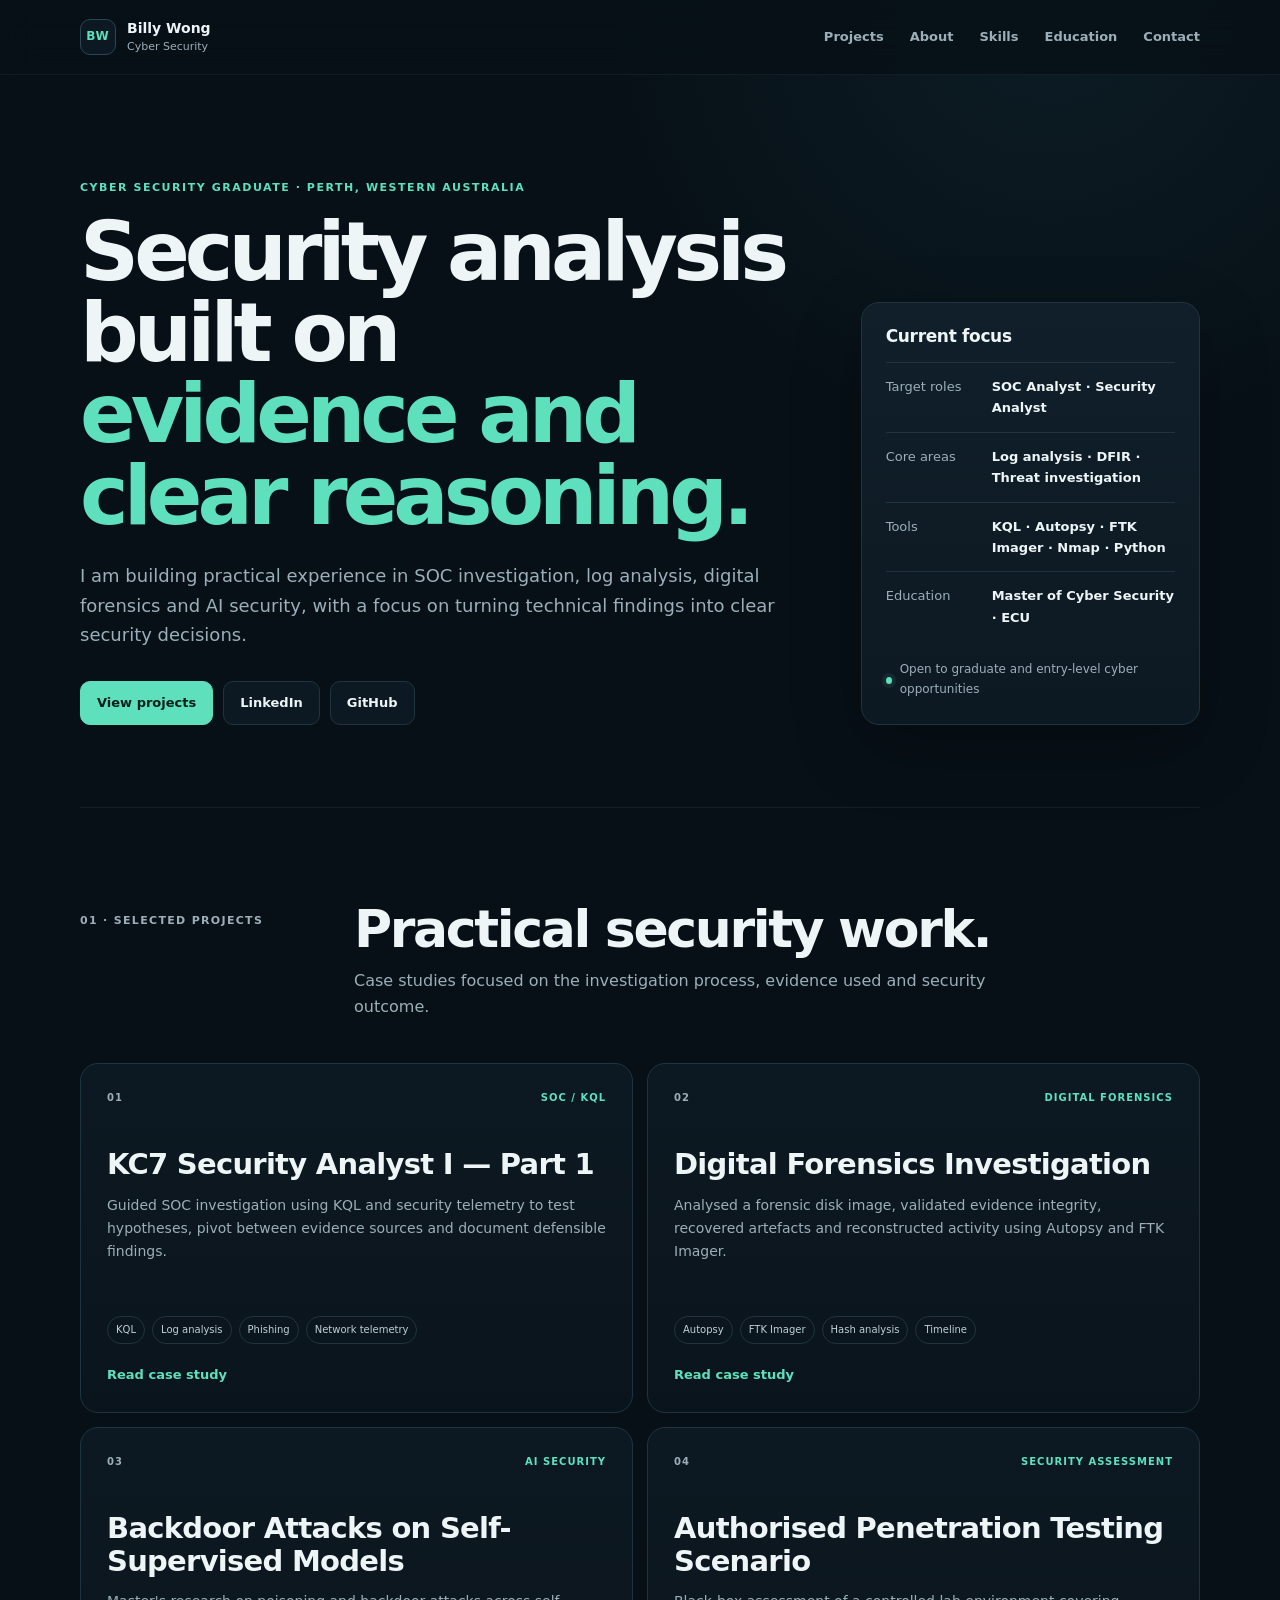
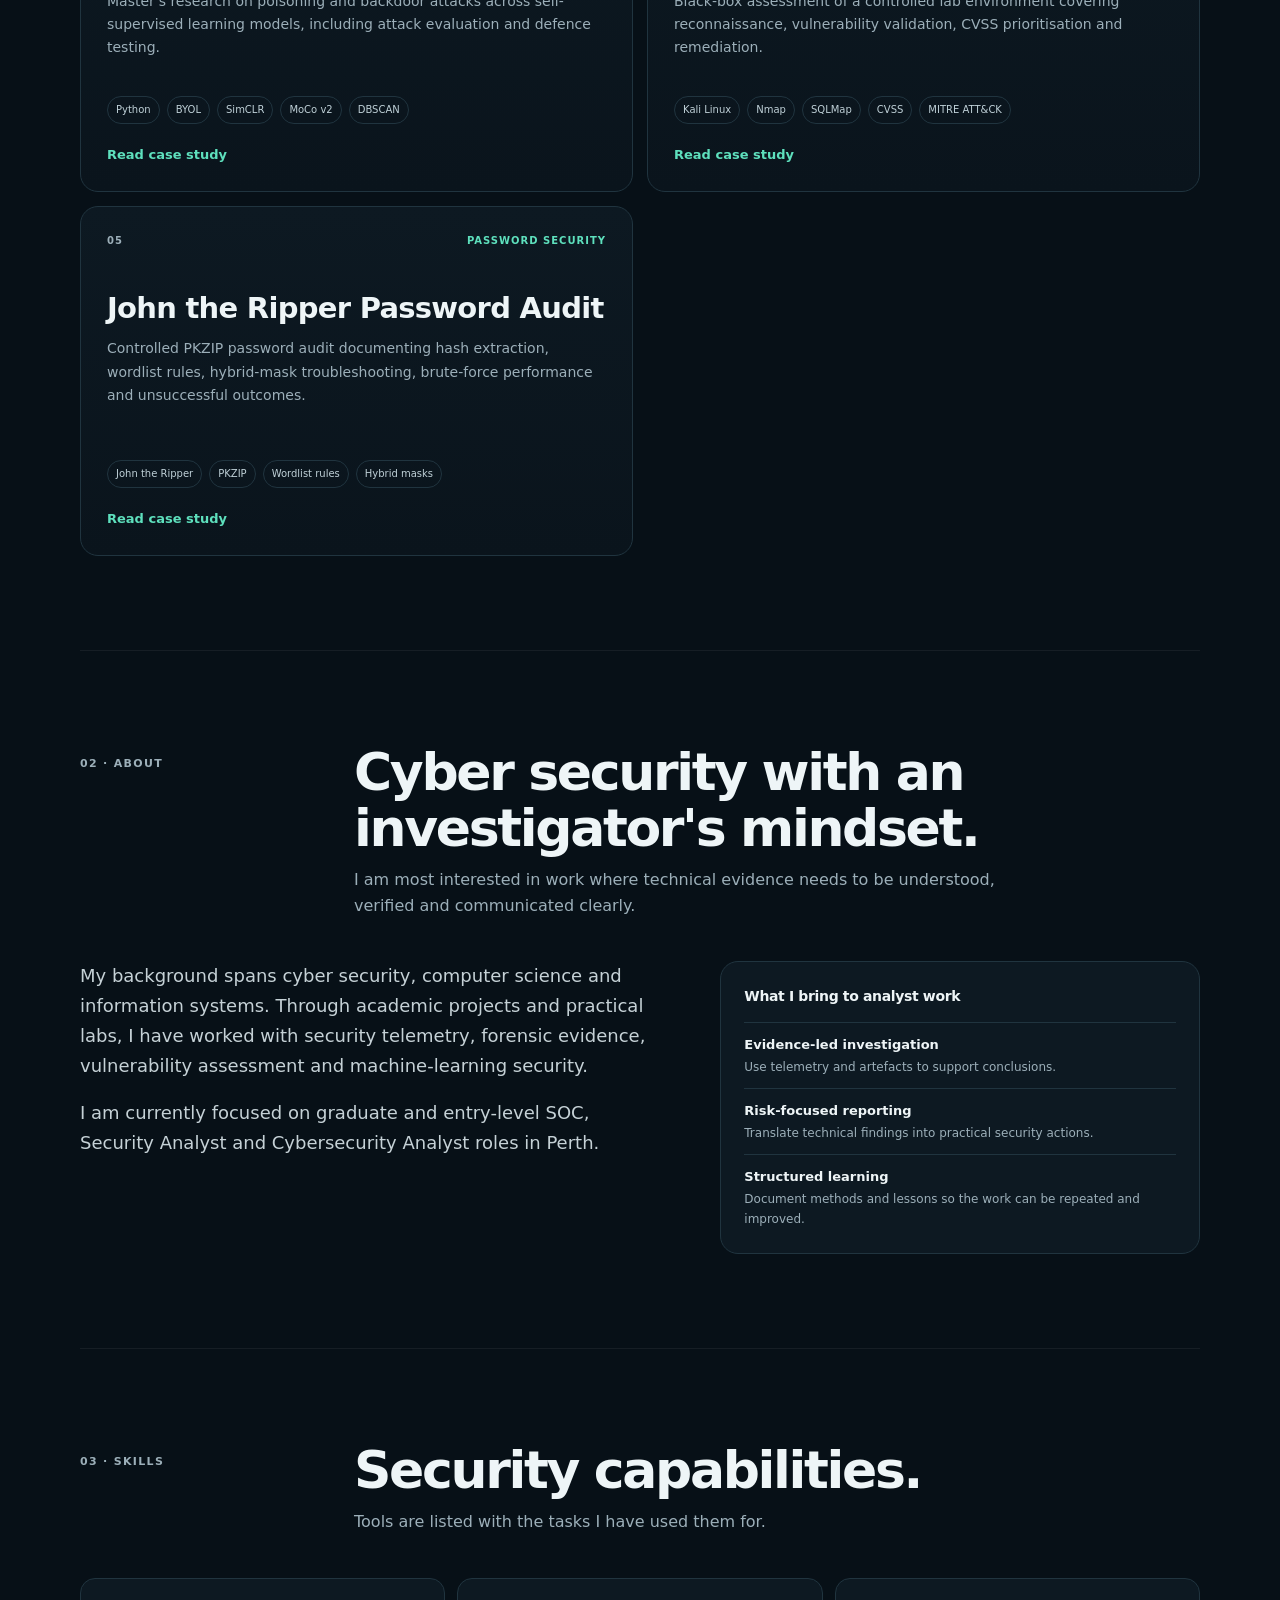
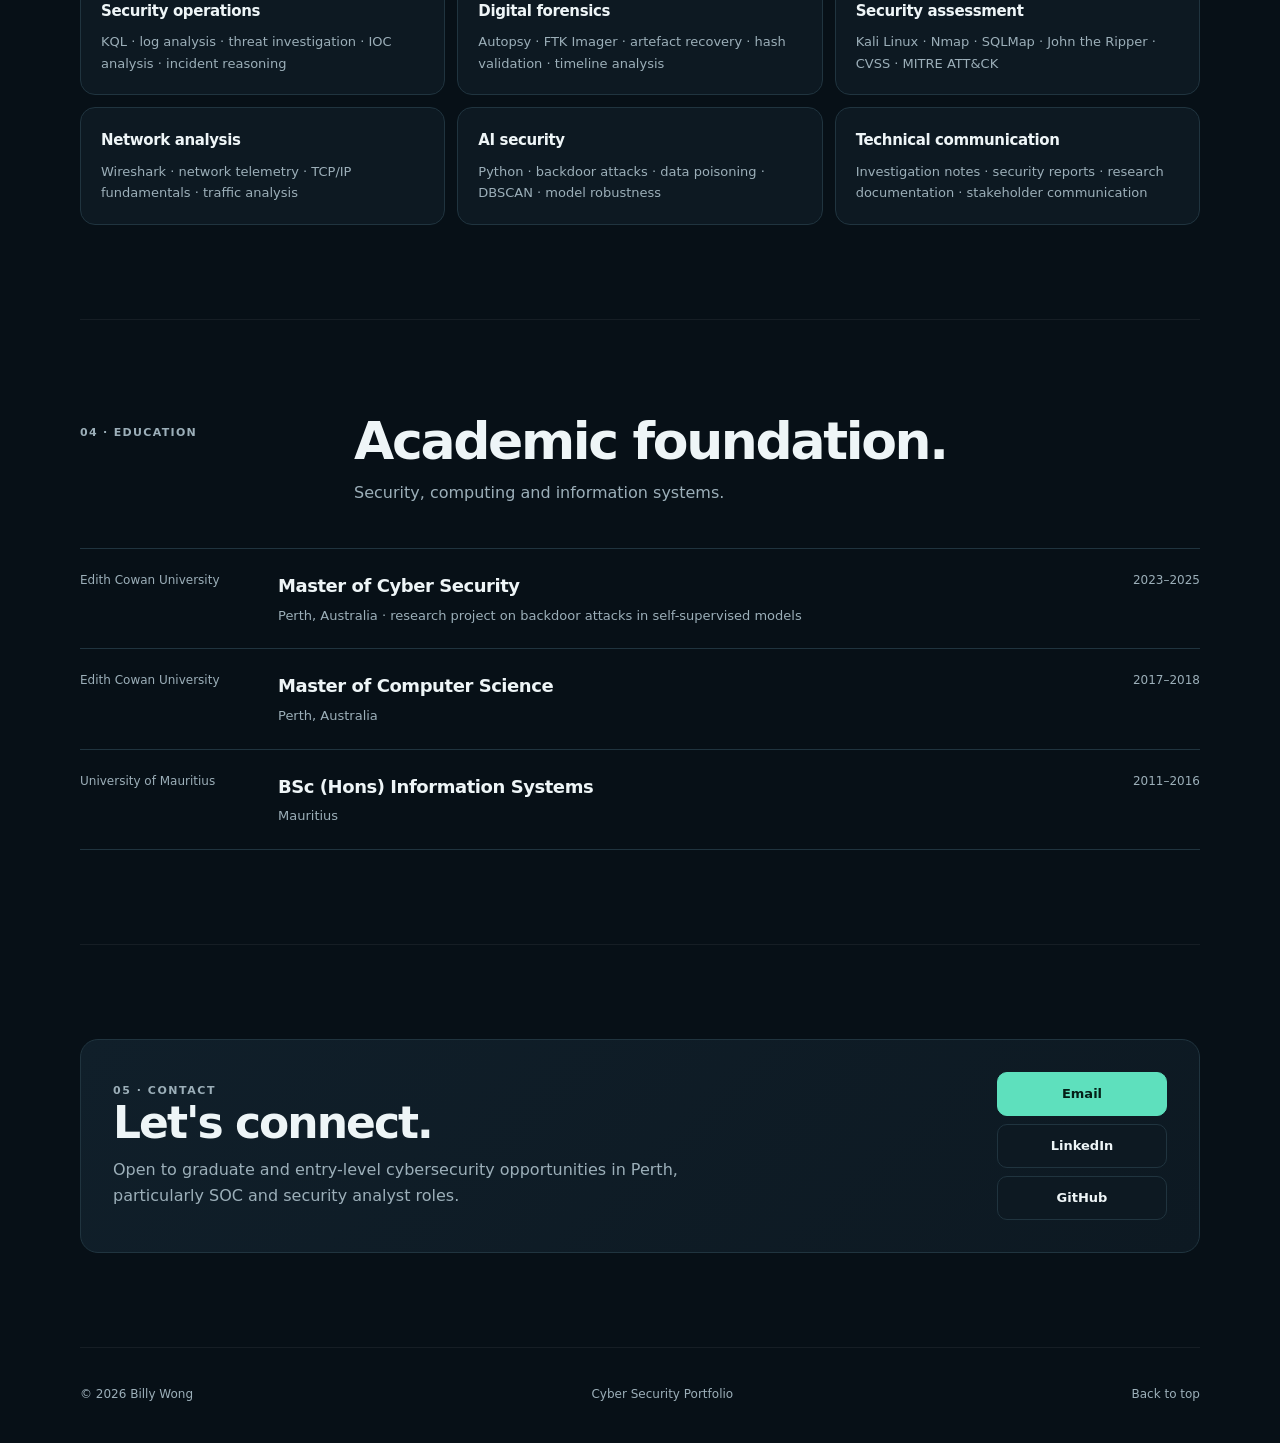
==== commit 227d51ad: "Add John the Ripper password audit case study" ====
--- a/index.html
+++ b/index.html
@@ -91,6 +91,13 @@
           <div class="tags"><span>Kali Linux</span><span>Nmap</span><span>SQLMap</span><span>CVSS</span><span>MITRE ATT&amp;CK</span></div>
           <a class="project-link" href="projects/penetration-testing-assessment.html">Read case study</a>
         </article>
+        <article class="project-card">
+          <div class="project-number"><span>05</span><b>Password Security</b></div>
+          <h3>John the Ripper Password Audit</h3>
+          <p>Controlled PKZIP password audit documenting hash extraction, wordlist rules, hybrid-mask troubleshooting, brute-force performance and unsuccessful outcomes.</p>
+          <div class="tags"><span>John the Ripper</span><span>PKZIP</span><span>Wordlist rules</span><span>Hybrid masks</span></div>
+          <a class="project-link" href="projects/john-the-ripper-password-audit.html">Read case study</a>
+        </article>
       </div>
     </section>
 
@@ -123,7 +130,7 @@
       <div class="skill-grid">
         <article class="skill-card"><h3>Security operations</h3><p>KQL · log analysis · threat investigation · IOC analysis · incident reasoning</p></article>
         <article class="skill-card"><h3>Digital forensics</h3><p>Autopsy · FTK Imager · artefact recovery · hash validation · timeline analysis</p></article>
-        <article class="skill-card"><h3>Security assessment</h3><p>Kali Linux · Nmap · SQLMap · Hydra · CVSS · MITRE ATT&amp;CK</p></article>
+        <article class="skill-card"><h3>Security assessment</h3><p>Kali Linux · Nmap · SQLMap · John the Ripper · CVSS · MITRE ATT&amp;CK</p></article>
         <article class="skill-card"><h3>Network analysis</h3><p>Wireshark · network telemetry · TCP/IP fundamentals · traffic analysis</p></article>
         <article class="skill-card"><h3>AI security</h3><p>Python · backdoor attacks · data poisoning · DBSCAN · model robustness</p></article>
         <article class="skill-card"><h3>Technical communication</h3><p>Investigation notes · security reports · research documentation · stakeholder communication</p></article>
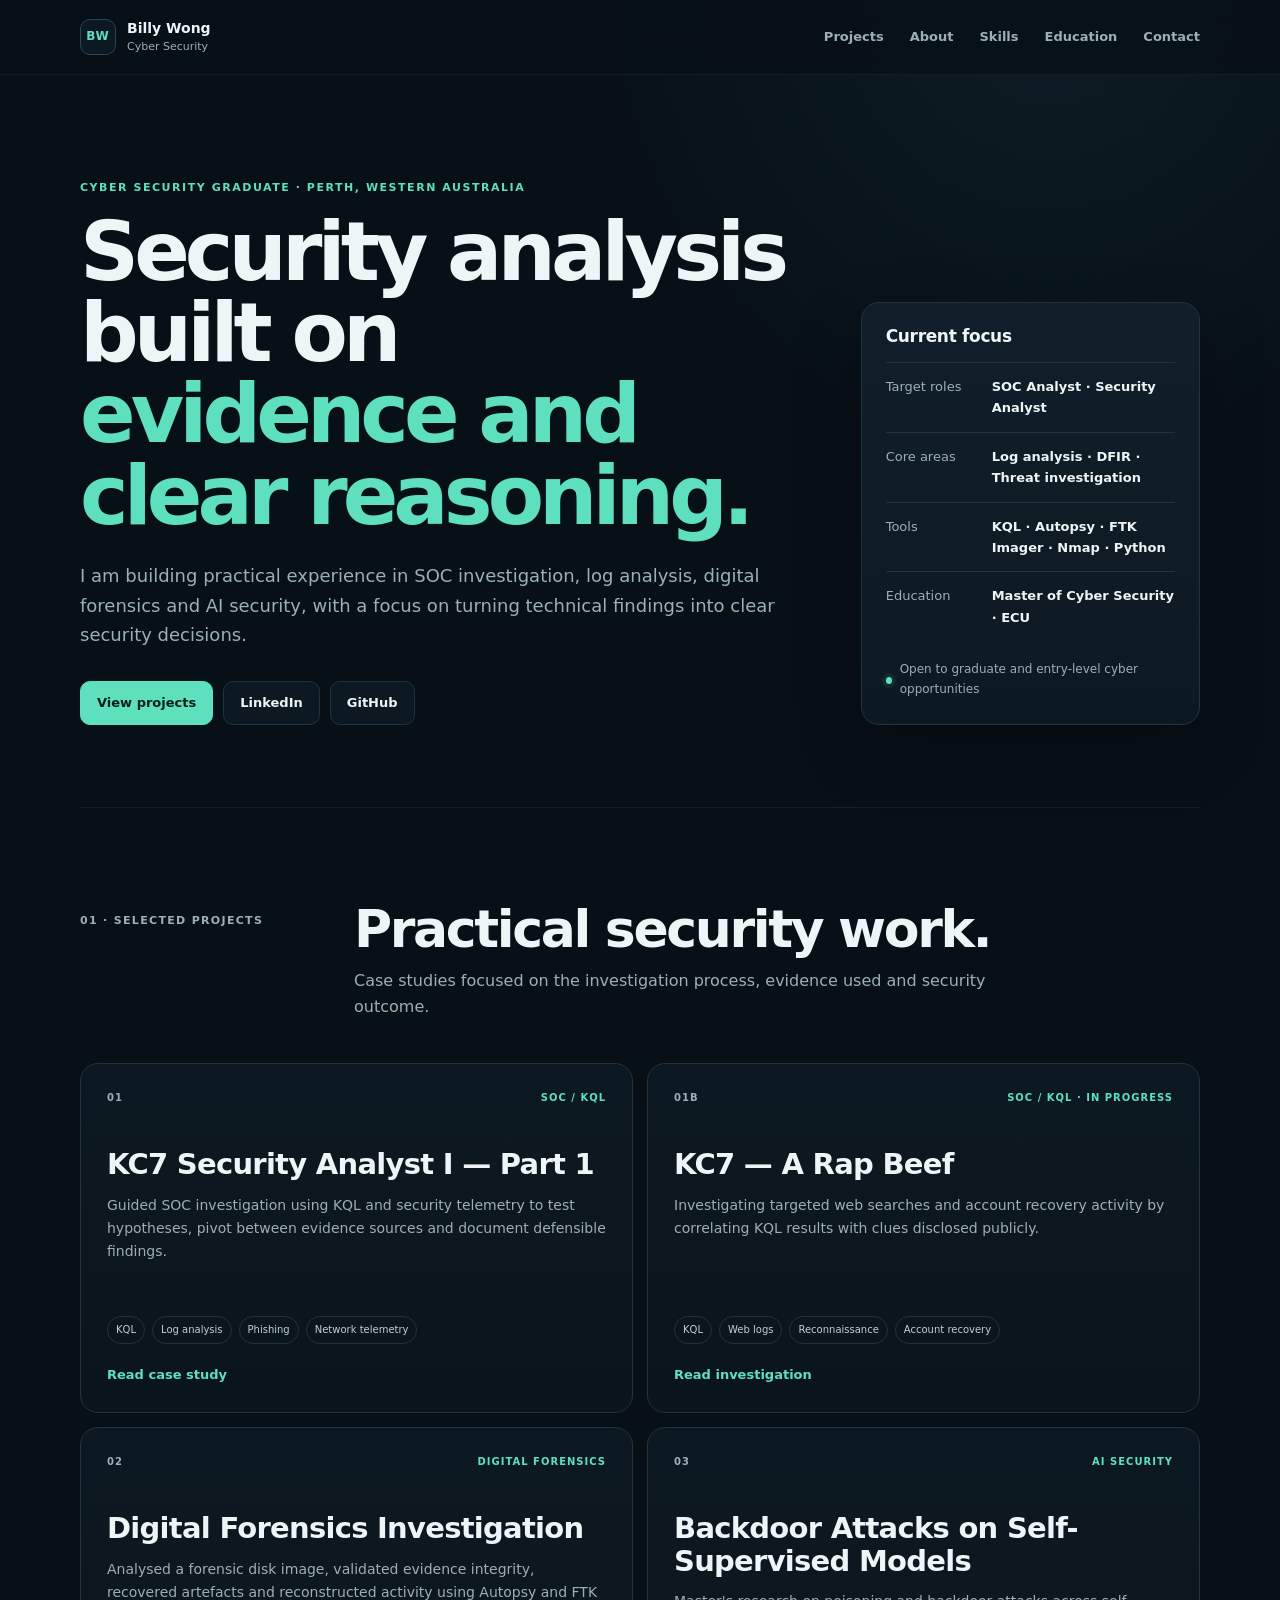
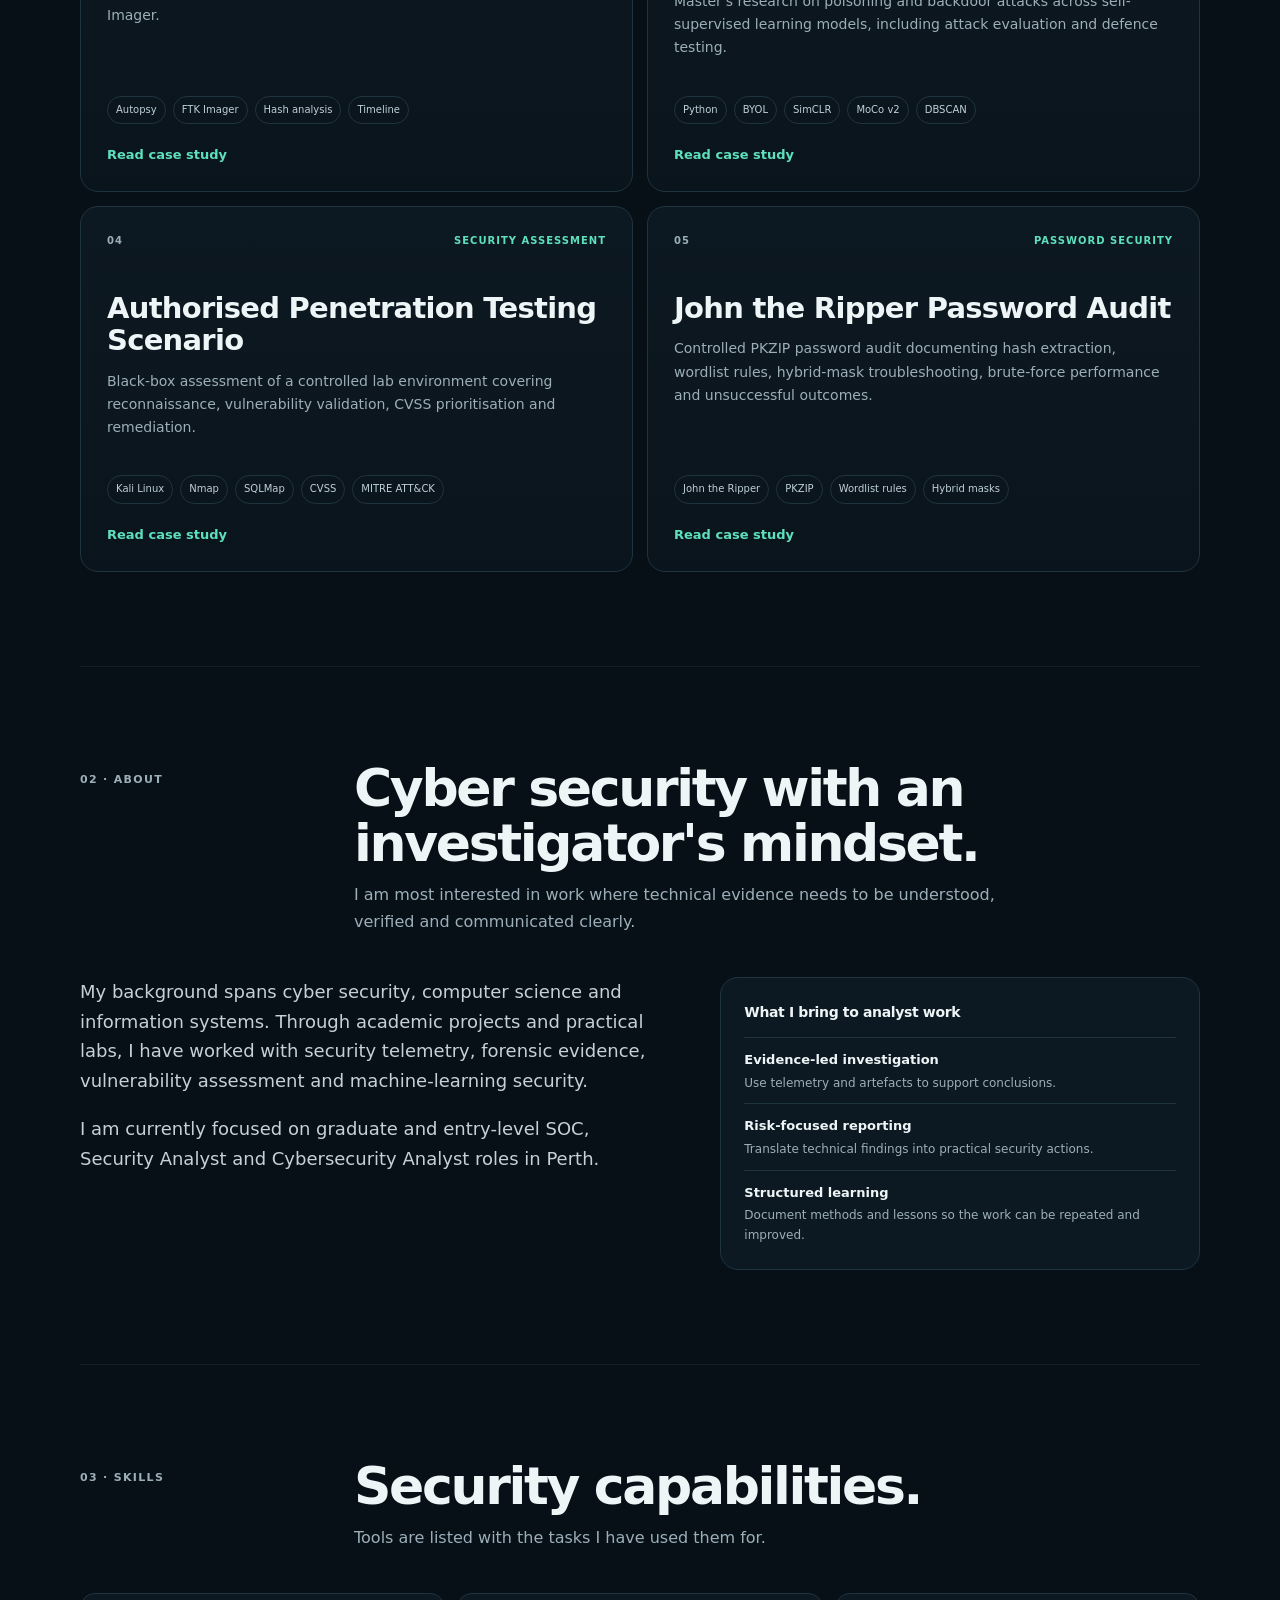
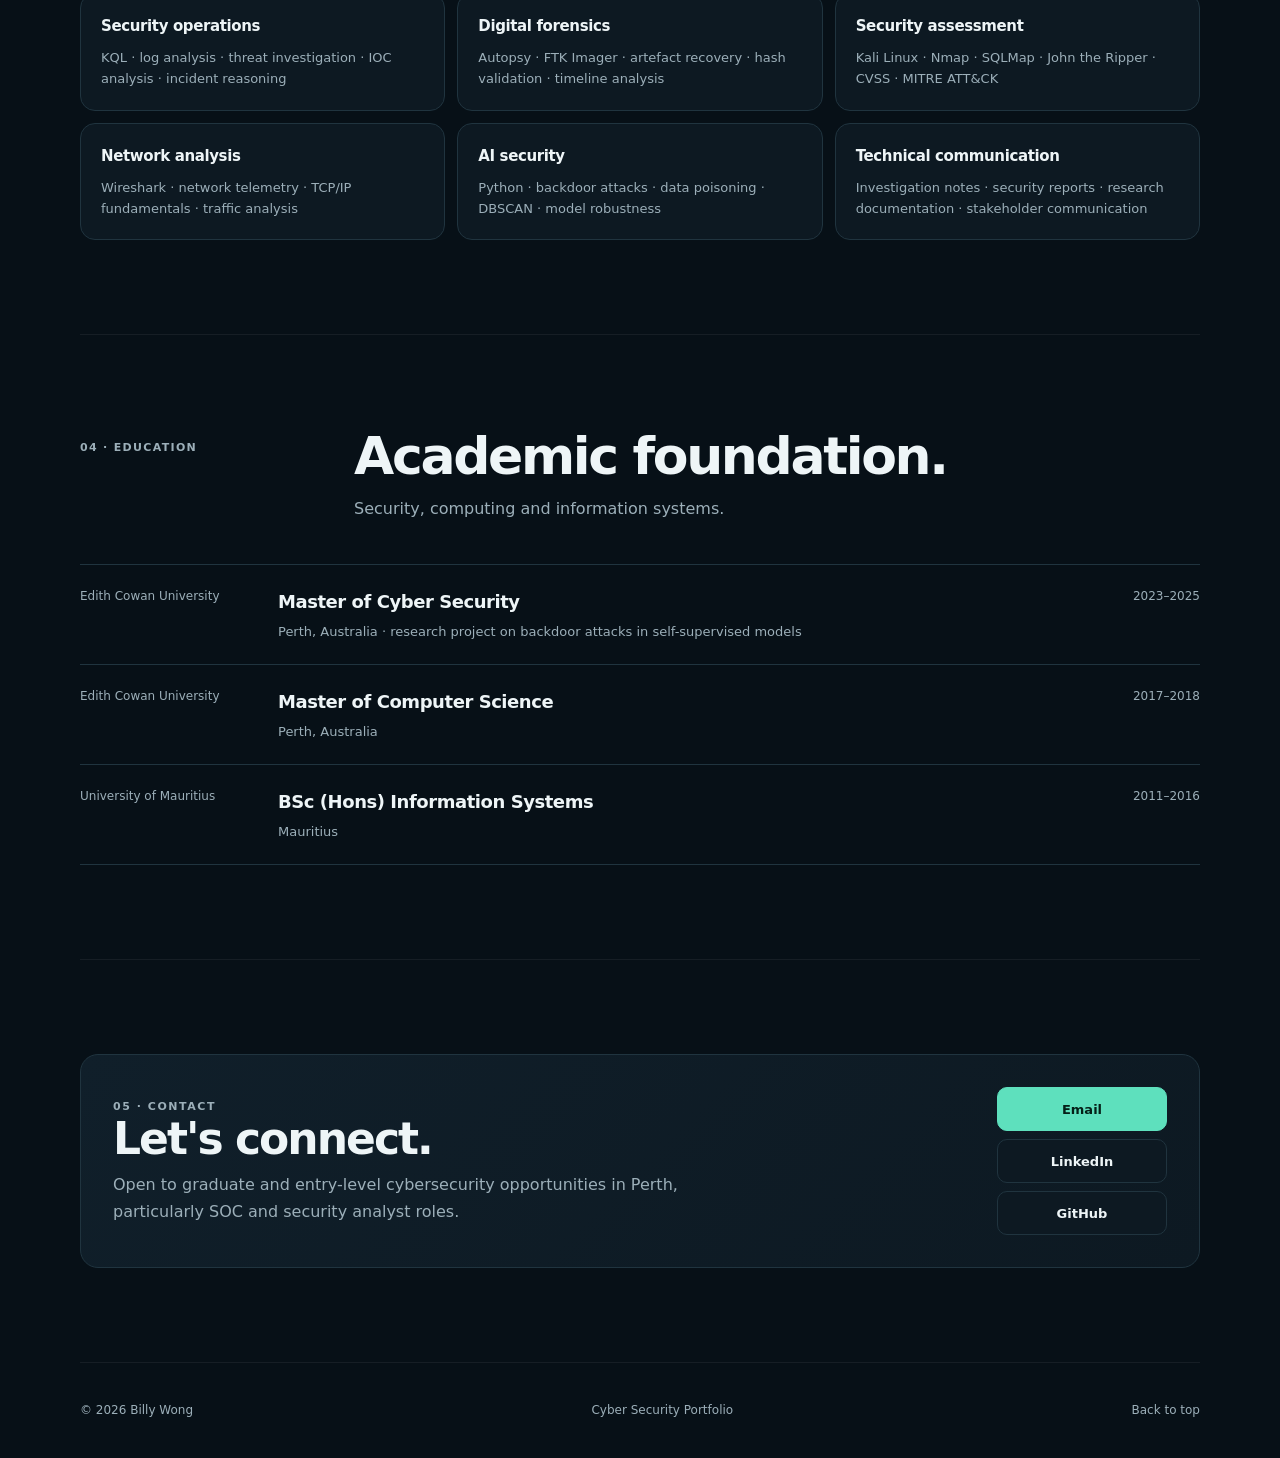
==== commit 01e43a89: "Link in-progress A Rap Beef investigation from portfolio" ====
--- a/index.html
+++ b/index.html
@@ -69,6 +69,13 @@
           <p>Guided SOC investigation using KQL and security telemetry to test hypotheses, pivot between evidence sources and document defensible findings.</p>
           <div class="tags"><span>KQL</span><span>Log analysis</span><span>Phishing</span><span>Network telemetry</span></div>
           <a class="project-link" href="projects/kc7-security-analyst-1.html">Read case study</a>
+        </article>
+        <article class="project-card">
+          <div class="project-number"><span>01B</span><b>SOC / KQL · IN PROGRESS</b></div>
+          <h3>KC7 — A Rap Beef</h3>
+          <p>Investigating targeted web searches and account recovery activity by correlating KQL results with clues disclosed publicly.</p>
+          <div class="tags"><span>KQL</span><span>Web logs</span><span>Reconnaissance</span><span>Account recovery</span></div>
+          <a class="project-link" href="projects/kc7-a-rap-beef.html">Read investigation</a>
         </article>
         <article class="project-card">
           <div class="project-number"><span>02</span><b>Digital Forensics</b></div>
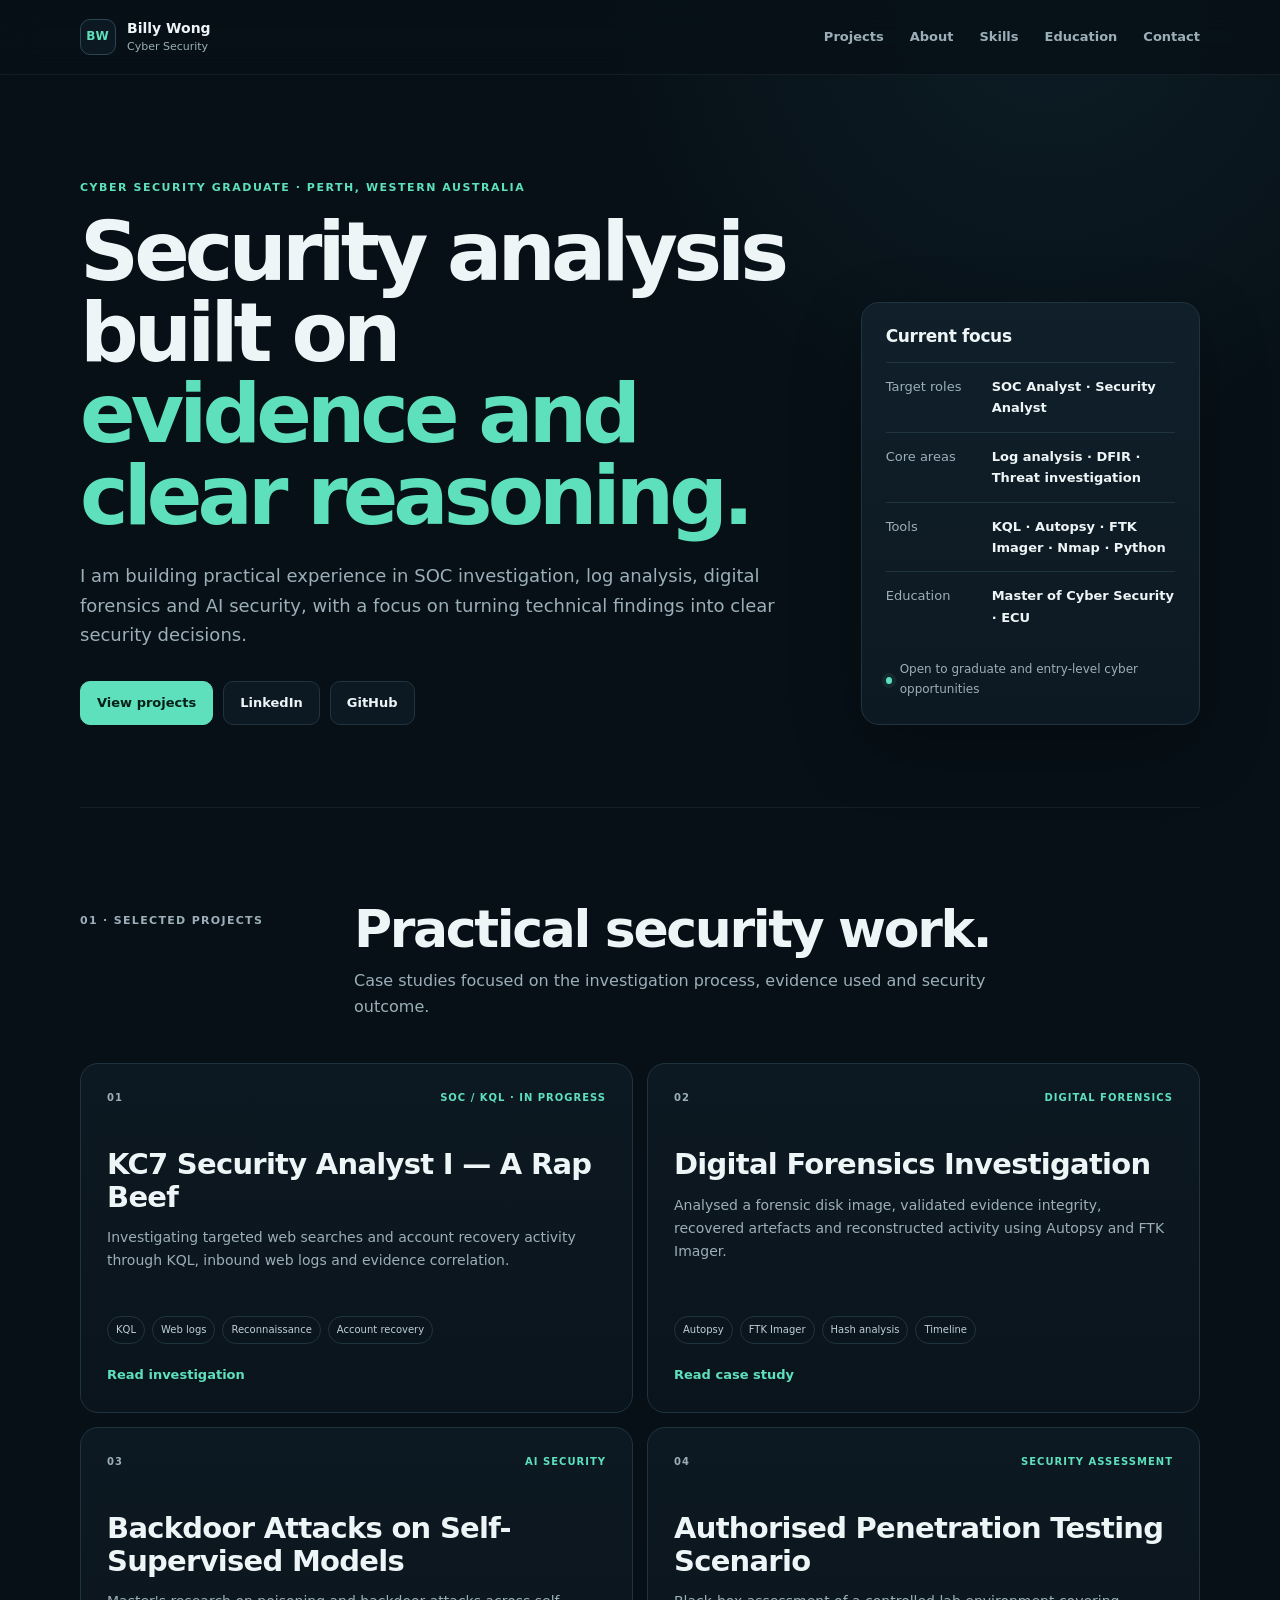
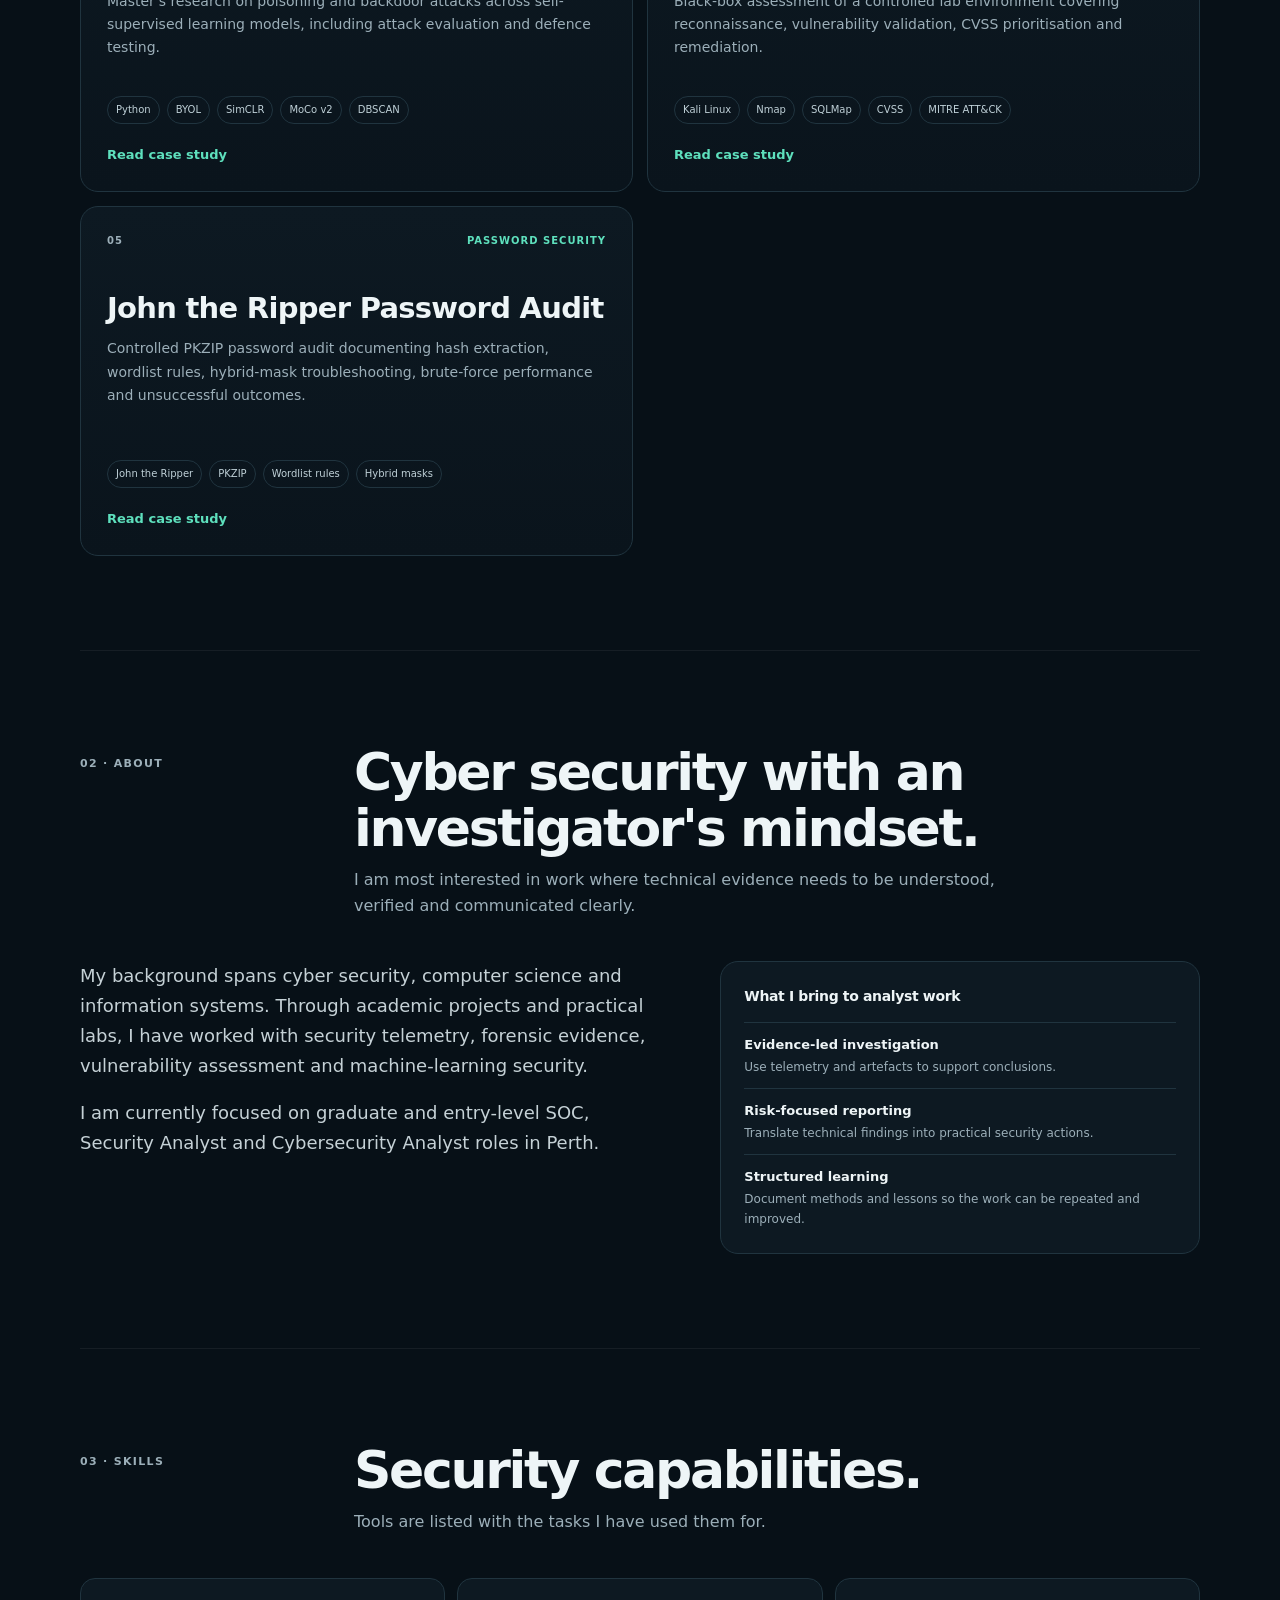
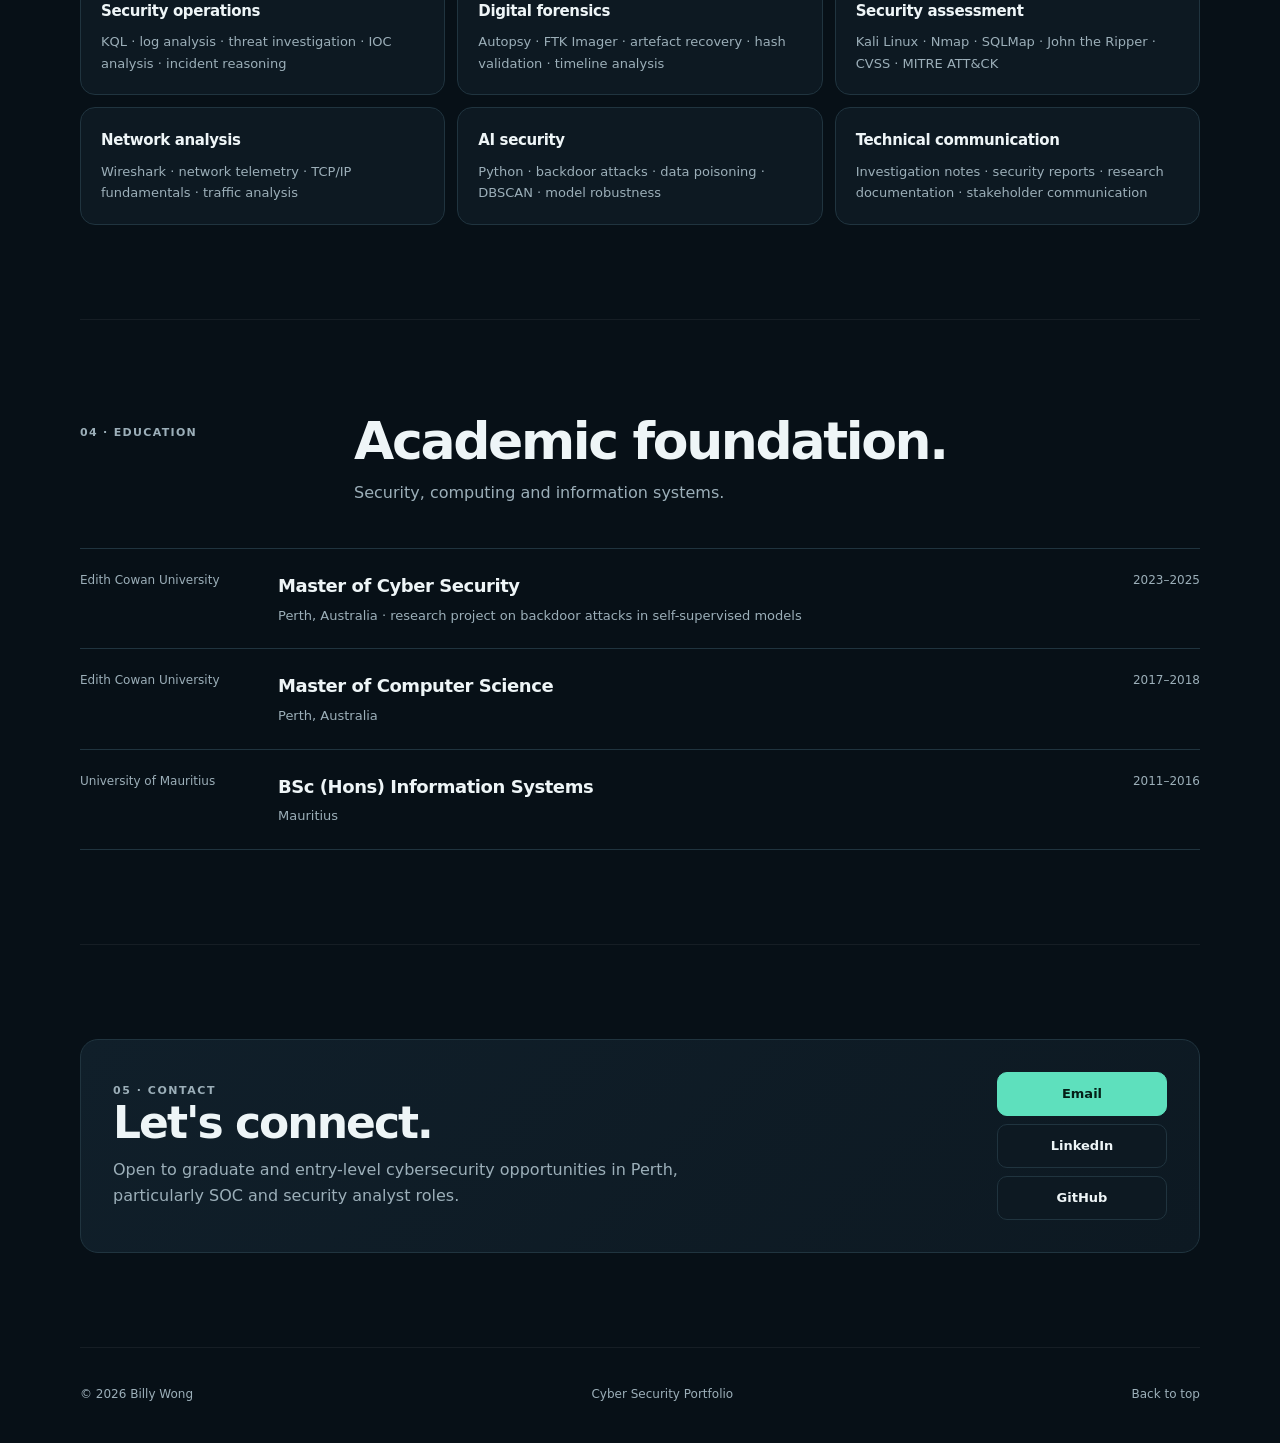
==== commit 6e6e6c87: "Combine overlapping KC7 portfolio cards" ====
--- a/index.html
+++ b/index.html
@@ -64,16 +64,9 @@
       </div>
       <div class="project-grid">
         <article class="project-card">
-          <div class="project-number"><span>01</span><b>SOC / KQL</b></div>
-          <h3>KC7 Security Analyst I — Part 1</h3>
-          <p>Guided SOC investigation using KQL and security telemetry to test hypotheses, pivot between evidence sources and document defensible findings.</p>
-          <div class="tags"><span>KQL</span><span>Log analysis</span><span>Phishing</span><span>Network telemetry</span></div>
-          <a class="project-link" href="projects/kc7-security-analyst-1.html">Read case study</a>
-        </article>
-        <article class="project-card">
-          <div class="project-number"><span>01B</span><b>SOC / KQL · IN PROGRESS</b></div>
-          <h3>KC7 — A Rap Beef</h3>
-          <p>Investigating targeted web searches and account recovery activity by correlating KQL results with clues disclosed publicly.</p>
+          <div class="project-number"><span>01</span><b>SOC / KQL · IN PROGRESS</b></div>
+          <h3>KC7 Security Analyst I — A Rap Beef</h3>
+          <p>Investigating targeted web searches and account recovery activity through KQL, inbound web logs and evidence correlation.</p>
           <div class="tags"><span>KQL</span><span>Web logs</span><span>Reconnaissance</span><span>Account recovery</span></div>
           <a class="project-link" href="projects/kc7-a-rap-beef.html">Read investigation</a>
         </article>
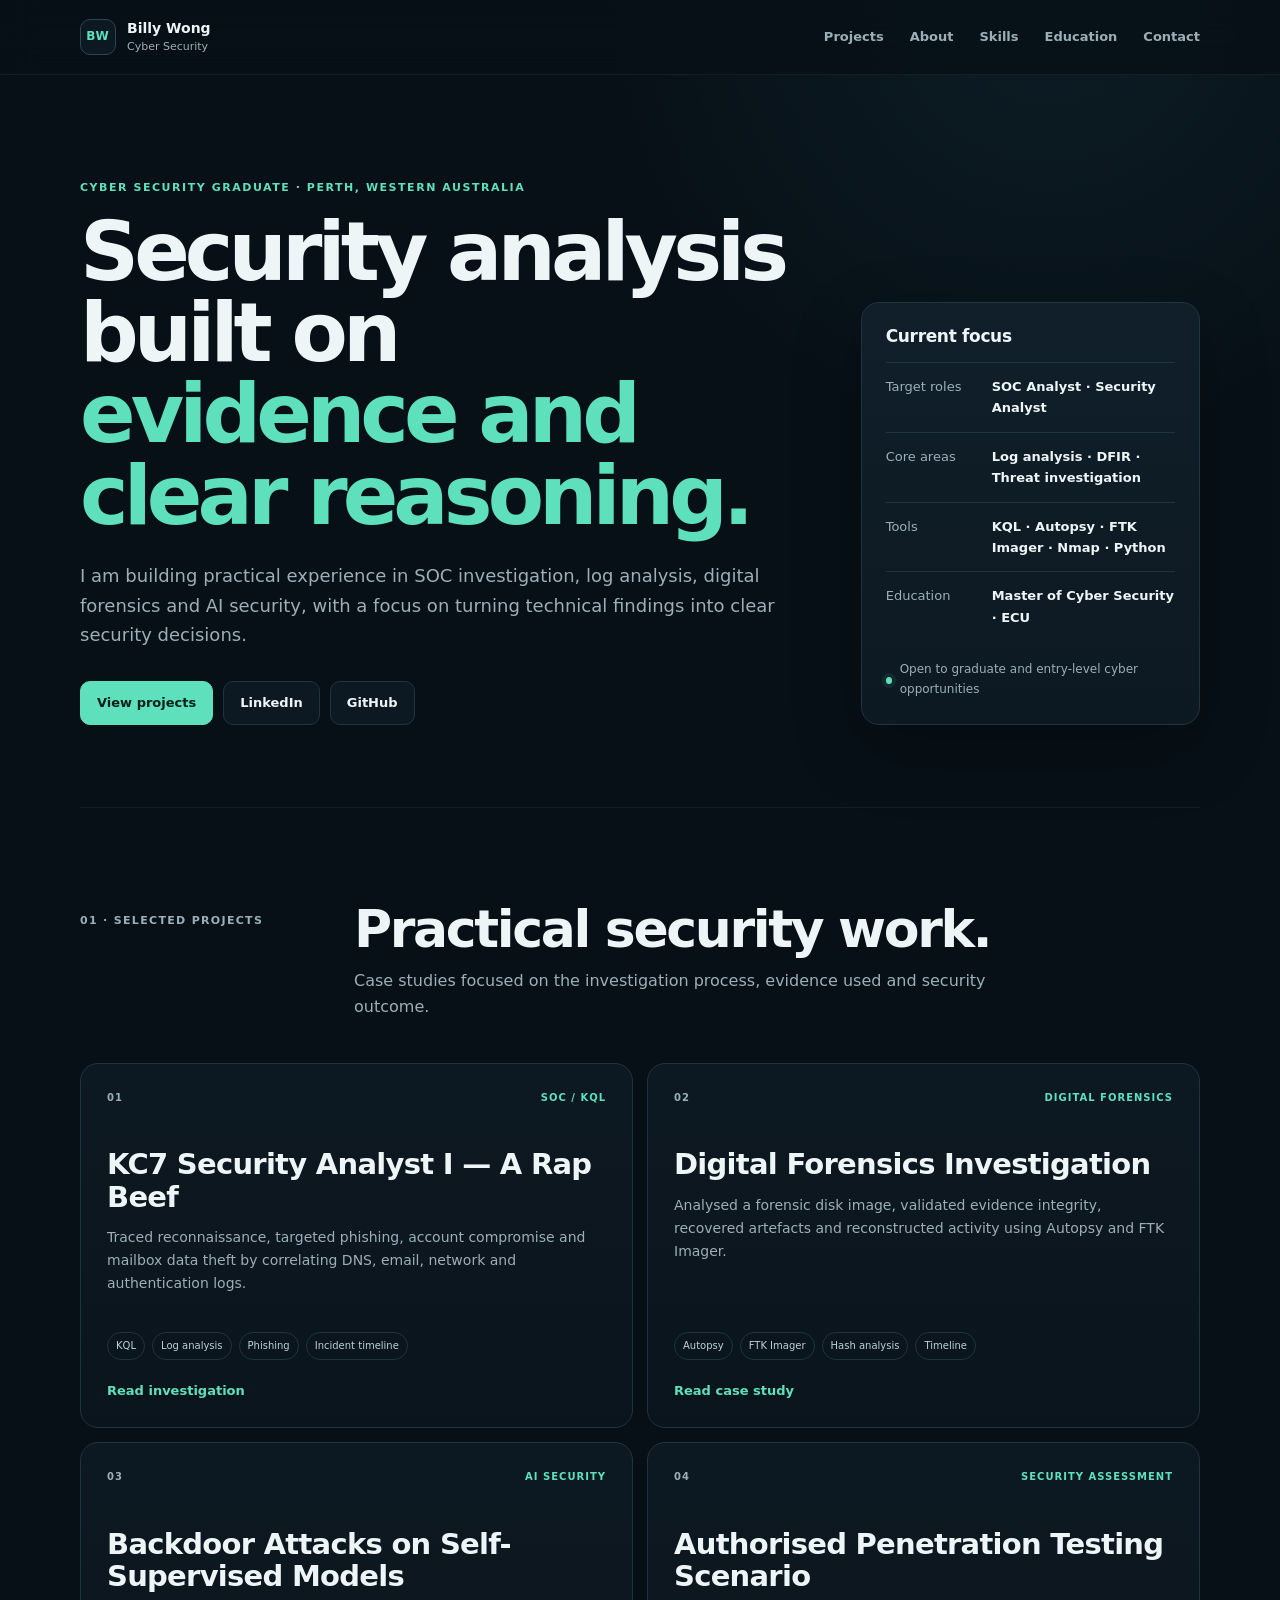
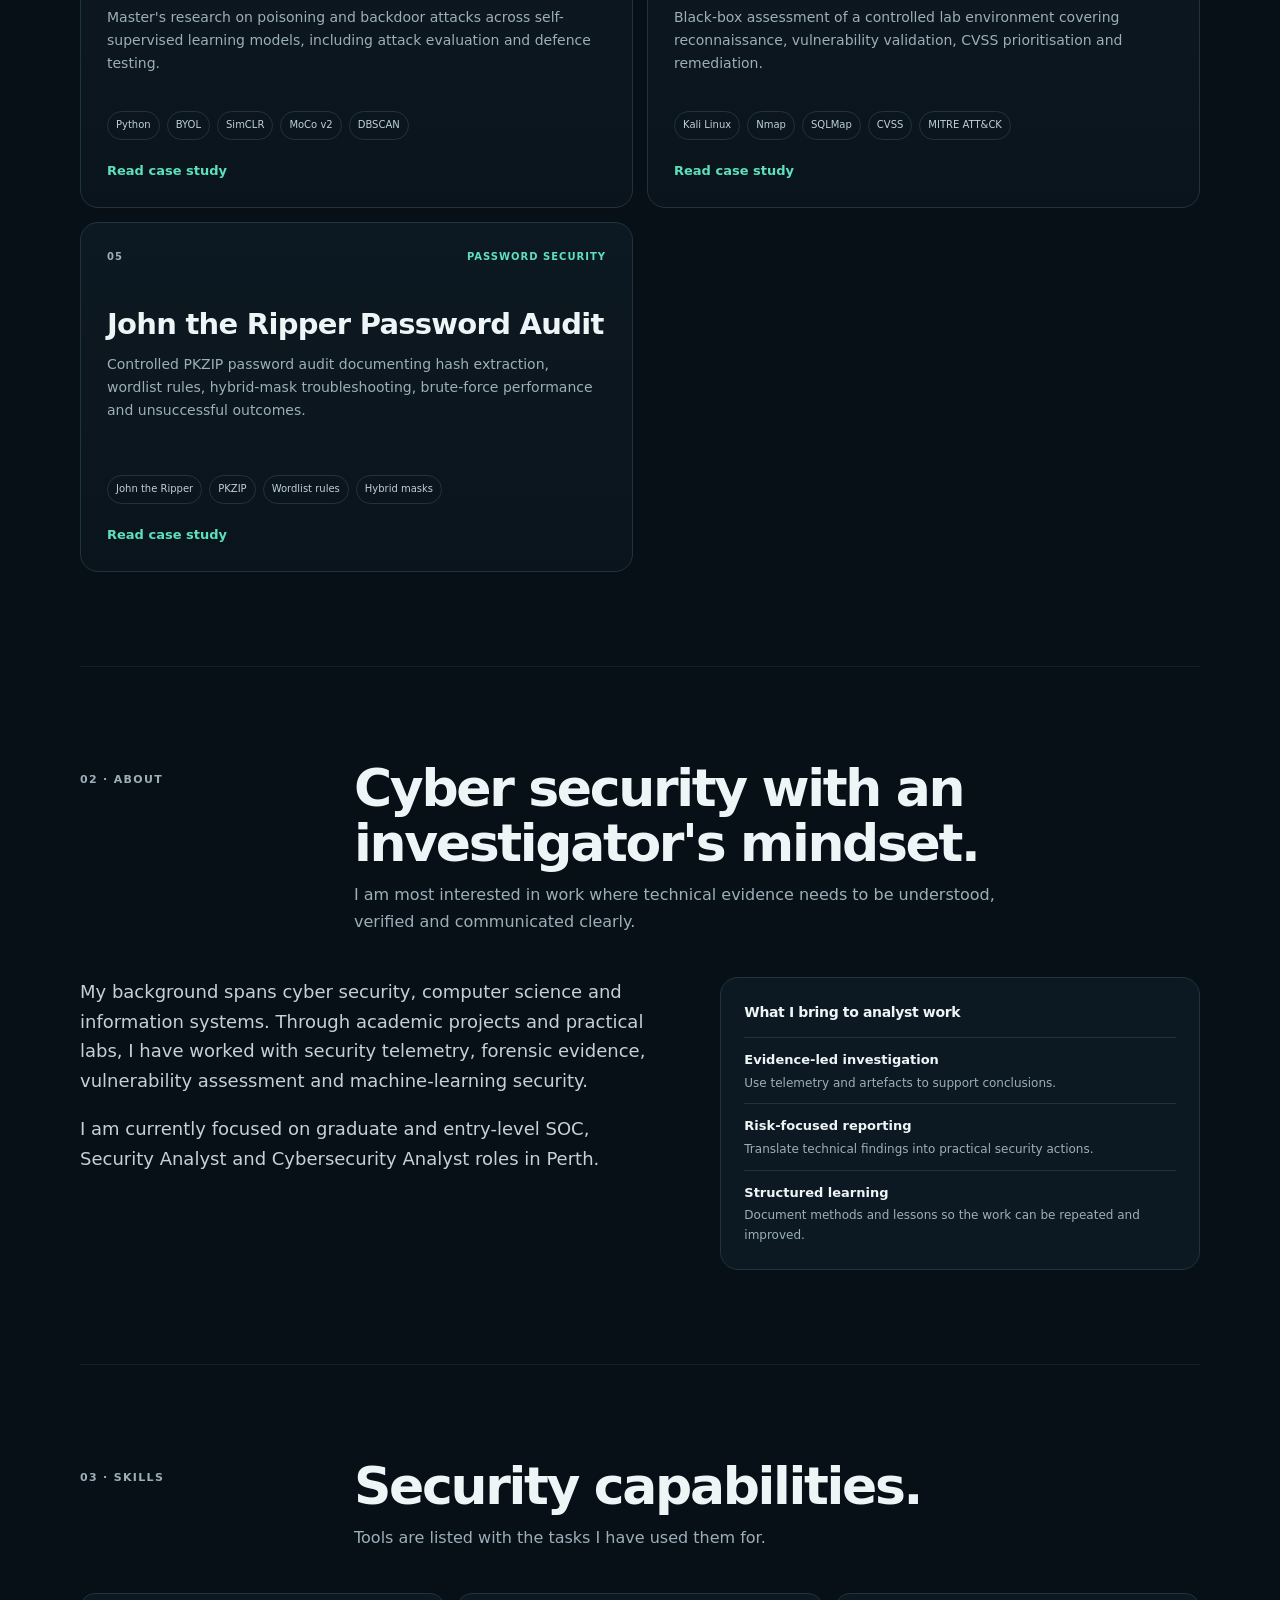
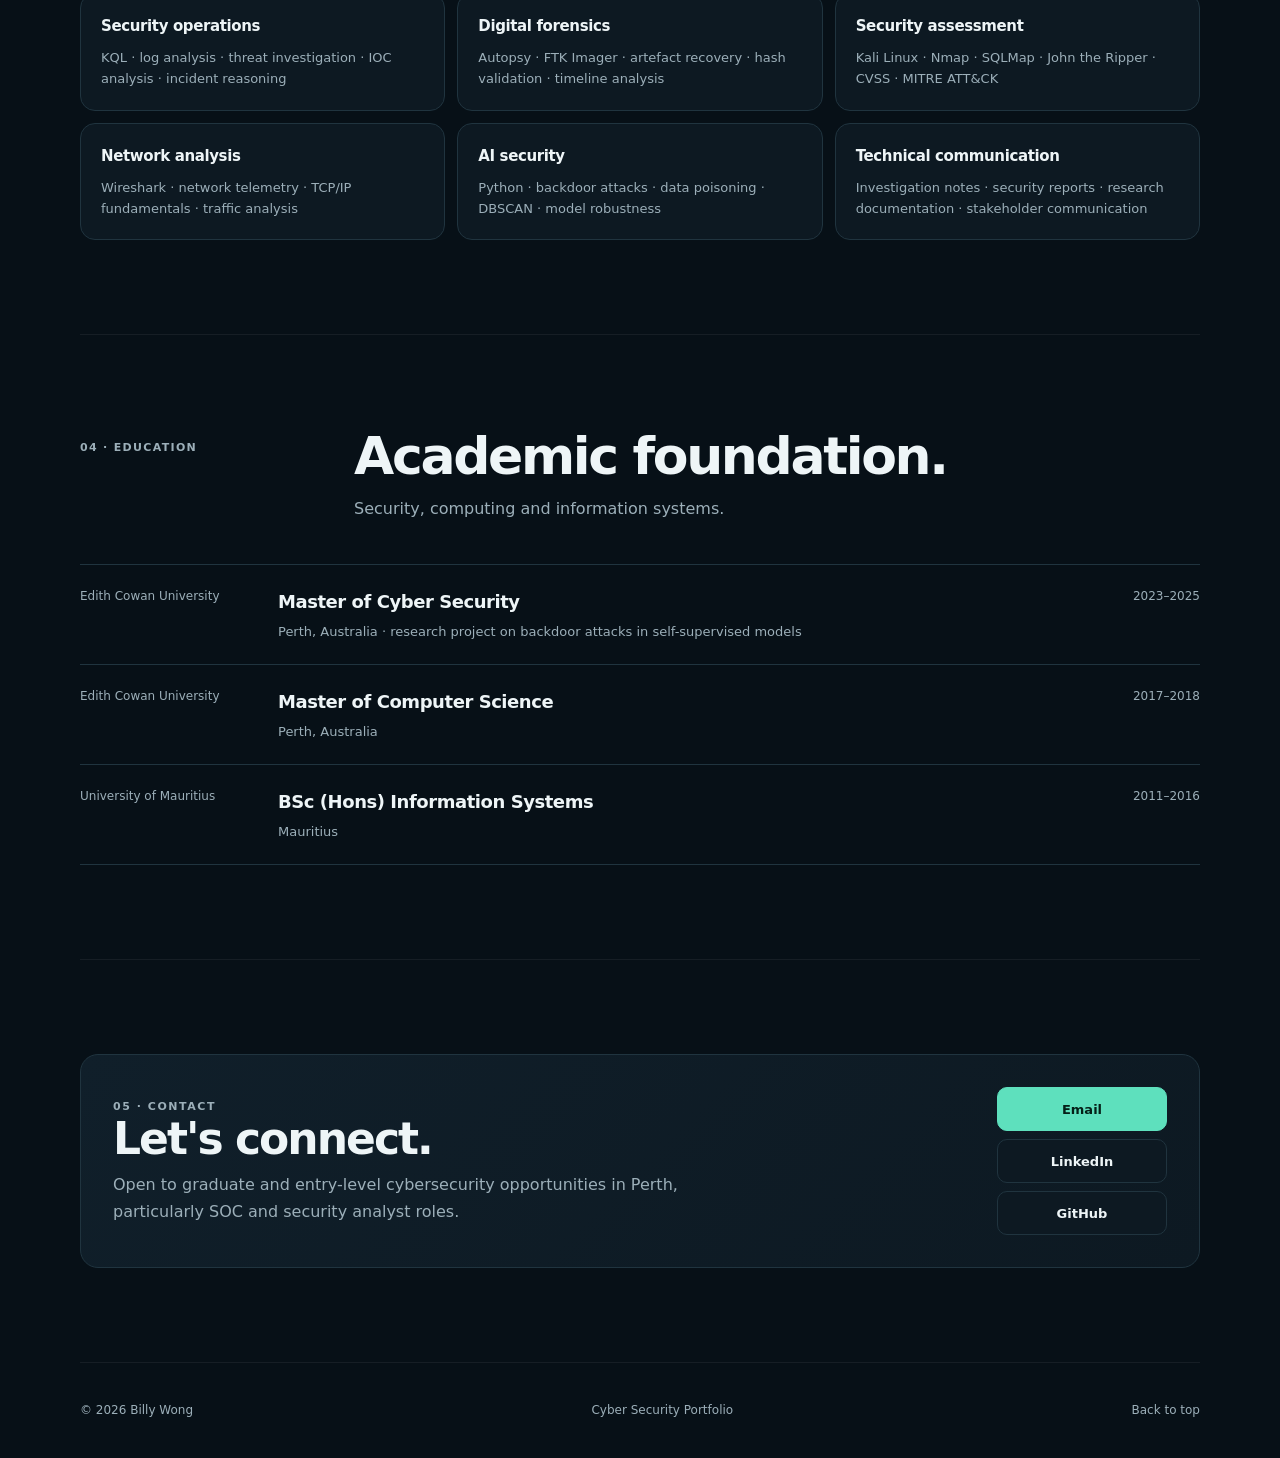
==== commit e2bfac1c: "Update KC7 project summary after investigation replay" ====
--- a/index.html
+++ b/index.html
@@ -64,10 +64,10 @@
       </div>
       <div class="project-grid">
         <article class="project-card">
-          <div class="project-number"><span>01</span><b>SOC / KQL · IN PROGRESS</b></div>
+          <div class="project-number"><span>01</span><b>SOC / KQL</b></div>
           <h3>KC7 Security Analyst I — A Rap Beef</h3>
-          <p>Investigating targeted web searches and account recovery activity through KQL, inbound web logs and evidence correlation.</p>
-          <div class="tags"><span>KQL</span><span>Web logs</span><span>Reconnaissance</span><span>Account recovery</span></div>
+          <p>Traced reconnaissance, targeted phishing, account compromise and mailbox data theft by correlating DNS, email, network and authentication logs.</p>
+          <div class="tags"><span>KQL</span><span>Log analysis</span><span>Phishing</span><span>Incident timeline</span></div>
           <a class="project-link" href="projects/kc7-a-rap-beef.html">Read investigation</a>
         </article>
         <article class="project-card">
